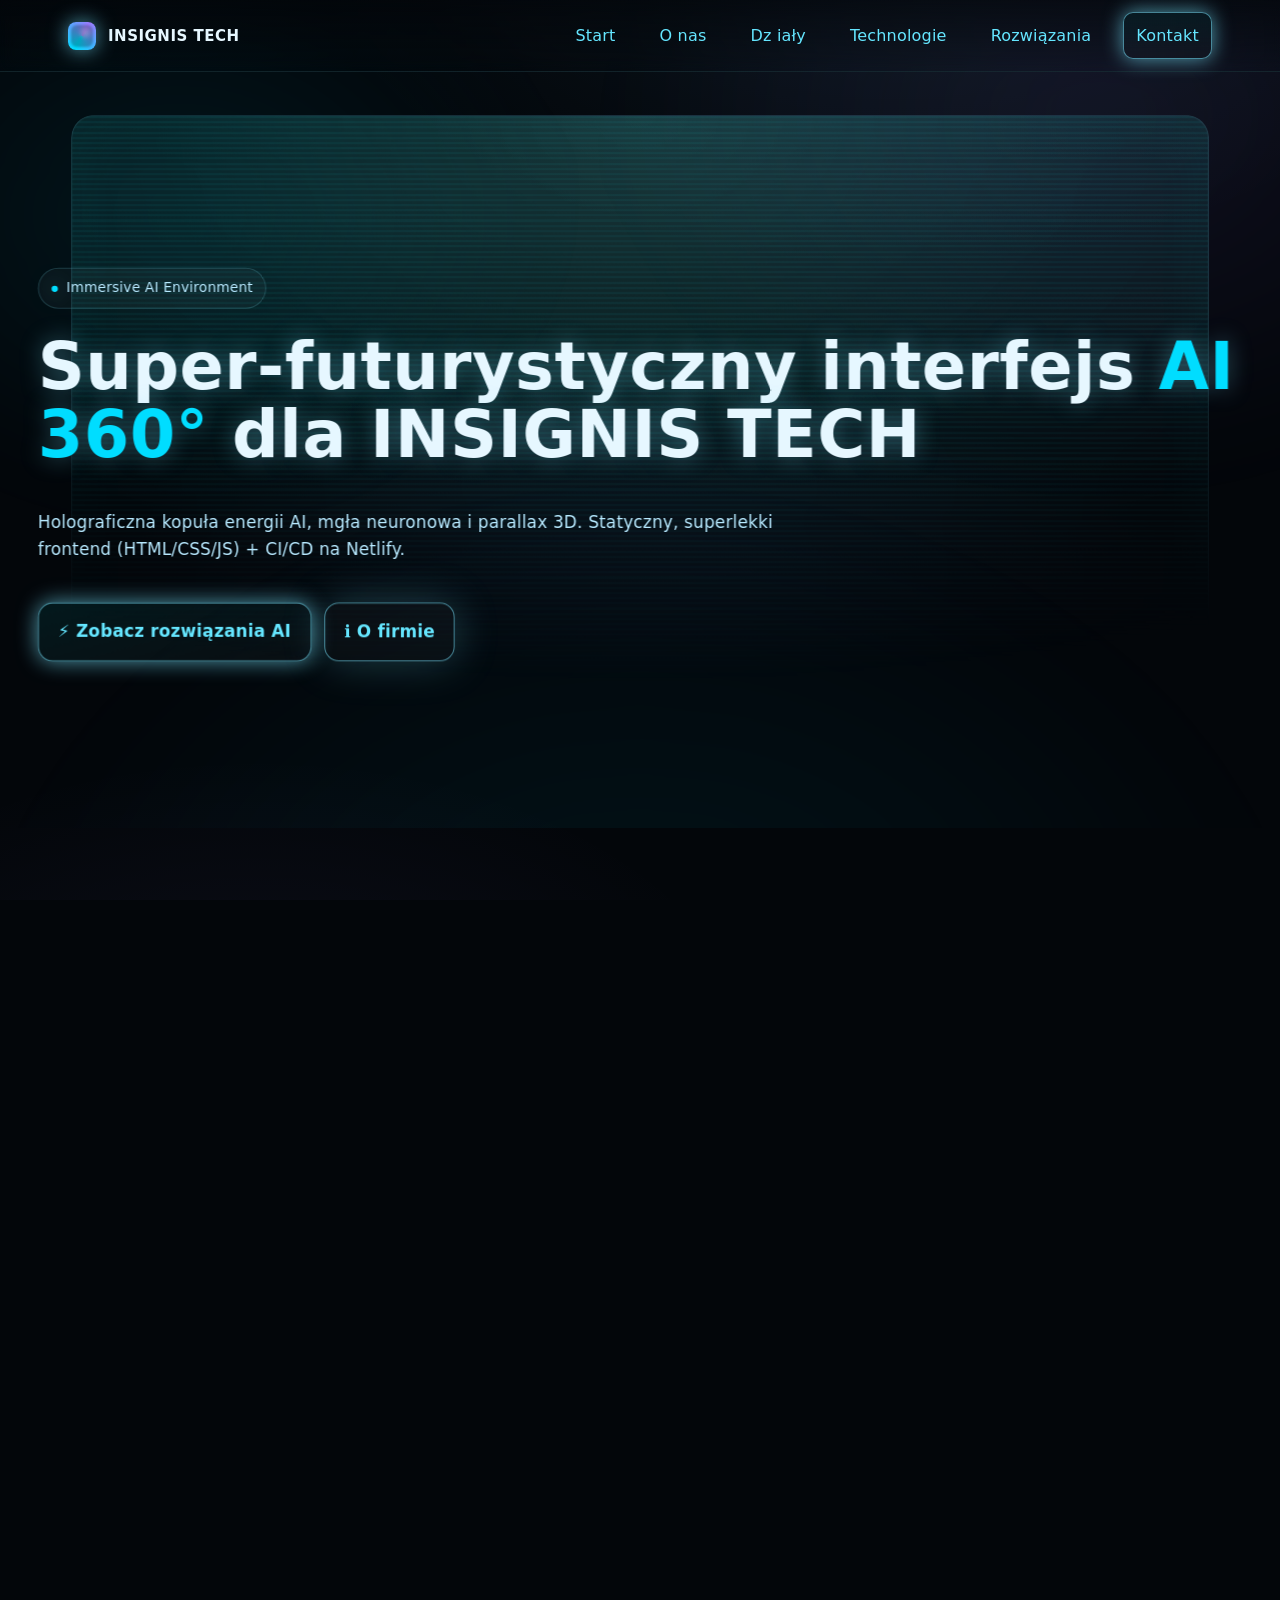
==== index.html @ 1931ecc9 "Add futuristic base layout" ====
<!DOCTYPE html>
<html lang="pl">
<head>
  <meta charset="UTF-8" />
  <meta name="viewport" content="width=device-width, initial-scale=1" />
  <meta name="theme-color" content="#0df" />
  <title>INSIGNIS TECH — Futuristic AI Experience</title>

  <!-- =======================
       FUTURISTIC BASE STYLES
       ======================= -->
  <style>
    :root{
      --bg:#03060a;
      --ink:#e6f7ff;
      --ink-dim:#b7e9ff;
      --aqua:#65e6ff;
      --cyan:#0df;
      --violet:#9a7cff;
      --glass: rgba(255,255,255,0.08);
      --glass-strong: rgba(255,255,255,0.14);
      --border: rgba(120,230,255,0.55);
      --glow: 0 0 20px rgba(120,230,255,0.65);
      --glow-soft: 0 0 40px rgba(120,230,255,0.25);
      --maxw: 1200px;
      --pad: clamp(16px, 2.2vw, 28px);
      --radius: 16px;
      --blur: 24px;
      --z-holo: 10;
      --z-fog: 8;
      --z-ui: 20;
    }

    * { box-sizing:border-box; }
    html, body {
      margin:0; padding:0; height:100%;
      background: radial-gradient(1000px 600px at 70% -10%, rgba(100,200,255,0.09), transparent 60%),
                  radial-gradient(800px 500px at 20% 120%, rgba(160,140,255,0.07), transparent 65%),
                  var(--bg);
      color: var(--ink);
      font: 500 16px/1.6 "Inter", system-ui, Segoe UI, Roboto, Helvetica, Arial, sans-serif;
      letter-spacing: .2px;
      overflow-x:hidden;
    }

    a { color: var(--aqua); text-decoration: none; }
    a:hover { text-decoration: underline; }

    /* ----------------- TOP NAV ----------------- */
    .nav {
      position: fixed; inset: 0 0 auto 0; height: 72px;
      display:flex; align-items:center; justify-content:center;
      z-index: var(--z-ui);
      backdrop-filter: blur(8px);
      background: linear-gradient(to bottom, rgba(3,6,10,0.65), rgba(3,6,10,0.2) 70%, transparent);
      border-bottom: 1px solid rgba(120,230,255,0.12);
    }
    .nav-inner {
      width: 100%; max-width: var(--maxw);
      display:flex; align-items:center; justify-content:space-between;
      padding: 0 var(--pad);
    }
    .brand {
      display:flex; align-items:center; gap:12px;
      font-weight: 700; letter-spacing: .5px;
      text-transform: uppercase;
    }
    .brand-logo {
      width: 28px; height: 28px; border-radius: 8px;
      background: conic-gradient(from 210deg, #0df, #9a7cff, #0df);
      box-shadow: var(--glow);
      position: relative;
      isolation:isolate;
    }
    .brand-logo::after{
      content:""; position: absolute; inset:3px; border-radius:6px;
      background: radial-gradient(60% 60% at 65% 35%, rgba(255,255,255,0.25), transparent 60%),
                  rgba(0,0,0,0.25);
      filter: blur(1px);
    }
    .brand-name {
      font-size: 15px; color: var(--ink);
    }
    .nav-links {
      display:flex; align-items:center; gap: 20px;
    }
    .nav-links a {
      padding: 10px 12px; border-radius: 10px;
      transition: transform .2s ease, box-shadow .2s ease, background .2s ease;
    }
    .nav-links a:hover {
      transform: translateY(-1px);
      box-shadow: var(--glow-soft);
      background: rgba(255,255,255,0.03);
    }
    .cta-small {
      padding:10px 14px;
      border:1px solid var(--border);
      border-radius: 12px;
      box-shadow: var(--glow);
      background: linear-gradient(180deg, rgba(13,255,255,0.06), rgba(255,255,255,0.02));
    }

    /* ------------- MOBILE MENU ------------- */
    .hamburger { display:none; width:34px; height:26px; position:relative; cursor:pointer; }
    .hamburger span,
    .hamburger::before,
    .hamburger::after {
      content:""; display:block; height:2px; width:100%;
      background: var(--cyan);
      box-shadow: 0 0 8px #0df;
      position:absolute; left:0; transition: transform .3s ease, top .3s ease, opacity .3s ease;
    }
    .hamburger span { top:12px; }
    .hamburger::before { top:4px; }
    .hamburger::after { top:20px; }
    .hamburger.active span { opacity:0; }
    .hamburger.active::before { top:12px; transform: rotate(45deg); }
    .hamburger.active::after { top:12px; transform: rotate(-45deg); }

    .drawer {
      position: fixed; top:72px; right:0; bottom:0; width:min(82vw, 360px);
      backdrop-filter: blur(10px);
      background: linear-gradient(180deg, rgba(8,14,20,0.85), rgba(6,10,16,0.75));
      border-left:1px solid rgba(120,230,255,0.18);
      transform: translateX(110%);
      transition: transform .35s ease;
      z-index: var(--z-ui);
      padding: 24px;
      display:flex; flex-direction:column; gap:14px;
    }
    .drawer.open { transform: translateX(0); }
    .drawer a { padding: 12px 10px; border-radius: 10px; background: rgba(255,255,255,0.03); }

    /* ----------------- HERO ----------------- */
    .hero {
      position: relative; min-height: 92vh;
      padding-top: 96px;
      overflow:hidden;
      display:flex; align-items:center; justify-content:center;
      perspective: 1200px; /* parallax stage */
    }
    /* fog */
    .fog {
      position:absolute; inset:-10% -10% -10% -10%;
      z-index: var(--z-fog);
      pointer-events:none;
      background:
        radial-gradient(550px 420px at 20% 30%, rgba(0,221,255,0.08), transparent 70%),
        radial-gradient(700px 520px at 80% 20%, rgba(154,124,255,0.09), transparent 70%),
        radial-gradient(900px 700px at 50% 110%, rgba(0,221,255,0.07), transparent 75%);
      filter: blur(40px);
      animation: fogdrift 26s ease-in-out infinite alternate;
    }
    @keyframes fogdrift {
      0%   { transform: translate3d(-2%, -2%, 0) scale(1); opacity:.85; }
      100% { transform: translate3d(2%, 3%, 0)  scale(1.02); opacity:.95; }
    }

    /* hologram 360 */
    .holo-wrap{
      position:absolute; inset:0;
      display:grid; place-items:center;
      transform-style: preserve-3d;
      z-index: var(--z-holo);
      pointer-events:none;
    }
    .holo-dome{
      width: min(1100px, 90vw); aspect-ratio: 1.9/1; border-radius: 22px;
      background:
        radial-gradient(110% 140% at 50% 0%, rgba(13,255,255,0.10), transparent 65%),
        radial-gradient(90% 100% at 50% 100%, rgba(154,124,255,0.10), transparent 60%),
        linear-gradient(180deg, rgba(255,255,255,0.03), rgba(255,255,255,0.005));
      border: 1px solid rgba(120,230,255,0.22);
      box-shadow: inset 0 0 60px rgba(13,255,255,0.06), 0 10px 80px rgba(13,255,255,0.06);
      filter: drop-shadow(0 0 16px rgba(13,255,255,0.18));
      transform: translateZ(40px) rotateX(0deg) rotateY(0deg);
      transition: transform .12s linear;
      overflow:hidden; position: relative;
      mask-image: radial-gradient(120% 95% at 50% 0%, black 54%, transparent 100%);
    }
    .holo-scan{
      position:absolute; inset:0;
      background:
        repeating-linear-gradient(to bottom, rgba(13,255,255,0.06) 0 2px, transparent 2px 5px),
        radial-gradient(60% 80% at 50% 0%, rgba(255,255,255,0.06), transparent 70%);
      mix-blend-mode: screen;
      animation: scan 3.8s linear infinite;
    }
    @keyframes scan {
      from { transform: translateY(-100%); }
      to   { transform: translateY(100%); }
    }

    /* content */
    .hero-inner {
      width:100%; max-width: var(--maxw);
      position: relative; z-index: var(--z-ui);
      display:grid; gap: 22px; padding: 0 var(--pad);
      transform: translateZ(60px);
    }
    .eyebrow {
      display:inline-flex; gap:8px; align-items:center;
      font-size: 13px; color: var(--ink-dim);
      background: rgba(255,255,255,0.03);
      padding: 8px 12px; border-radius: 999px;
      border:1px solid rgba(120,230,255,0.18);
      width: fit-content;
    }
    .eyebrow .dot { width:6px; height:6px; border-radius:999px; background: var(--cyan); box-shadow: var(--glow); }
    h1.title {
      margin:0;
      font-size: clamp(28px, 5.6vw, 62px);
      line-height: 1.05;
      letter-spacing: .5px;
      text-shadow: 0 0 22px rgba(120,230,255,0.35);
    }
    .subtitle{
      color: var(--ink-dim);
      max-width: 760px;
    }
    .cta-row{ display:flex; gap:12px; flex-wrap:wrap; }
    .btn {
      display:inline-flex; align-items:center; gap:10px;
      padding:14px 18px; border-radius: 14px; font-weight:600;
      border:1px solid var(--border);
      background: linear-gradient(165deg, rgba(13,255,255,0.08), rgba(255,255,255,0.03));
      box-shadow: var(--glow);
      transition: transform .2s ease, box-shadow .2s ease;
      will-change: transform;
    }
    .btn:hover { transform: translateY(-2px); box-shadow: 0 0 30px rgba(120,230,255,0.45); }
    .btn.secondary { background: rgba(255,255,255,0.03); box-shadow: var(--glow-soft); }

    /* ----------------- SECTIONS ----------------- */
    section { position: relative; padding: 80px var(--pad); }
    .container { max-width: var(--maxw); margin: 0 auto; }
    .section-title {
      font-size: clamp(22px, 3.2vw, 34px); margin:0 0 18px 0;
      text-shadow: 0 0 16px rgba(120,230,255,0.25);
    }
    .section-lead { color: var(--ink-dim); margin:0 0 28px 0; }

    /* cards glass */
    .grid {
      display:grid; gap: 18px;
      grid-template-columns: repeat(12, 1fr);
    }
    .card {
      grid-column: span 12;
      background: var(--glass);
      backdrop-filter: blur(var(--blur));
      border: 1px solid rgba(120,230,255,0.18);
      border-radius: var(--radius);
      padding: 18px;
      box-shadow: inset 0 0 40px rgba(255,255,255,0.03), 0 20px 80px rgba(13,255,255,0.06);
      transition: transform .2s ease, box-shadow .2s ease, border-color .2s ease;
    }
    .card:hover{
      transform: translateY(-2px);
      border-color: rgba(120,230,255,0.38);
      box-shadow: 0 10px 60px rgba(13,255,255,0.18);
    }

    /* departments icons */
    .icons-grid{
      display:grid; gap:16px;
      grid-template-columns: repeat(auto-fit, minmax(160px, 1fr));
    }
    .icon-card{
      background: var(--glass); backdrop-filter: blur(20px);
      border:1px solid rgba(120,230,255,0.18);
      border-radius: 14px; padding: 16px;
      display:grid; gap:10px; place-items:center; text-align:center;
      transition: transform .2s ease, box-shadow .2s ease;
    }
    .icon-card:hover{ transform: translateY(-3px); box-shadow: var(--glow-soft); }
    .neon-icon{
      width: 54px; height: 54px; border-radius: 14px;
      background: conic-gradient(from 210deg, var(--cyan), var(--violet), var(--cyan));
      box-shadow: var(--glow);
      position: relative; isolation:isolate;
    }
    .neon-icon::after{
      content:""; position:absolute; inset:5px; border-radius:10px;
      background: radial-gradient(60% 60% at 65% 35%, rgba(255,255,255,0.25), transparent 60%),
                  rgba(0,0,0,0.22);
      filter: blur(0.5px);
    }

    /* solutions grid */
    .solutions{
      display:grid; gap:16px;
      grid-template-columns: repeat(auto-fit, minmax(240px, 1fr));
    }

    /* contact */
    .contact-form{
      display:grid; gap:14px;
      grid-template-columns: 1fr 1fr;
    }
    .contact-form .full { grid-column: 1 / -1; }
    .input, textarea{
      width:100%; padding:12px 14px;
      border-radius: 12px; color: var(--ink);
      background: rgba(255,255,255,0.04);
      border:1px solid rgba(120,230,255,0.22);
      outline: none; box-shadow: inset 0 0 12px rgba(13,255,255,0.06);
      transition: border-color .2s ease, box-shadow .2s ease;
    }
    .input:focus, textarea:focus { border-color: var(--border); box-shadow: 0 0 16px rgba(120,230,255,0.25); }
    textarea{ min-height:120px; resize:vertical; }

    /* footer */
    footer{
      padding: 48px var(--pad);
      border-top:1px solid rgba(120,230,255,0.14);
      color: var(--ink-dim);
      background: linear-gradient(180deg, rgba(255,255,255,0.02), rgba(255,255,255,0.01));
    }
    .foot-inner{ max-width: var(--maxw); margin:0 auto; display:flex; justify-content:space-between; gap:16px; flex-wrap:wrap; }

    /* responsive */
    @media (max-width: 980px){
      .nav-links { display:none; }
      .hamburger { display:block; }
      .contact-form { grid-template-columns: 1fr; }
    }
    @media (min-width: 720px){
      .card.x4 { grid-column: span 6; }
      .card.x3 { grid-column: span 4; }
    }
  </style>
</head>

<body>
  <!-- ================= NAV ================= -->
  <nav class="nav" aria-label="Główna nawigacja">
    <div class="nav-inner">
      <div class="brand">
        <div class="brand-logo" aria-hidden="true"></div>
        <div class="brand-name">INSIGNIS TECH</div>
      </div>
      <div class="nav-links" role="menubar">
        <a role="menuitem" href="#hero">Start</a>
        <a role="menuitem" href="#about">O nas</a>
        <a role="menuitem" href="#departments">Dz iały</a>
        <a role="menuitem" href="#tech">Technologie</a>
        <a role="menuitem" href="#solutions">Rozwiązania</a>
        <a role="menuitem" href="#contact" class="cta-small">Kontakt</a>
      </div>
      <div class="hamburger" id="hamburger" aria-label="Menu mobilne" aria-controls="drawer" aria-expanded="false">
        <span></span>
      </div>
    </div>
    <aside class="drawer" id="drawer" aria-hidden="true">
      <a href="#hero">Start</a>
      <a href="#about">O nas</a>
      <a href="#departments">Działy</a>
      <a href="#tech">Technologie</a>
      <a href="#solutions">Rozwiązania</a>
      <a href="#contact">Kontakt</a>
    </aside>
  </nav>

  <!-- ================= HERO ================= -->
  <header id="hero" class="hero">
    <div class="fog" aria-hidden="true"></div>

    <div class="holo-wrap" aria-hidden="true">
      <div class="holo-dome" id="holoDome">
        <div class="holo-scan"></div>
      </div>
    </div>

    <div class="hero-inner">
      <div class="eyebrow"><span class="dot"></span> Immersive AI Environment</div>
      <h1 class="title">Super‑futurystyczny interfejs <span style="color:var(--cyan)">AI 360°</span> dla INSIGNIS TECH</h1>
      <p class="subtitle">
        Holograficzna kopuła energii AI, mgła neuronowa i parallax 3D.  
        Statyczny, superlekki frontend (HTML/CSS/JS) + CI/CD na Netlify.
      </p>
      <div class="cta-row">
        <a class="btn" href="#solutions" aria-label="Zobacz rozwiązania AI">⚡ Zobacz rozwiązania AI</a>
        <a class="btn secondary" href="#about" aria-label="Poznaj INSIGNIS TECH">ℹ️ O firmie</a>
      </div>
    </div>
  </header>

  <!-- ================= ABOUT ================= -->
  <section id="about">
    <div class="container">
      <h2 class="section-title">O INSIGNIS TECH</h2>
      <p class="section-lead">
        Budujemy **architektury Zero Trust**, **agentów AI**, integracje **Med/Insurance/Tech**, oraz
        hiper‑nowoczesne doświadczenia użytkownika. Nasz stack jest <em>lean</em> i audytowalny — idealny do CI/CD i hostingu statycznego.
      </p>
      <div class="grid">
        <article class="card x3">
          <h3>AI & Agents</h3>
          <p>Projektujemy i wdrażamy agentowe systemy AI do zadań operacyjnych, analitycznych i kreatywnych — zgodnie z RODO/NEN7510.</p>
        </article>
        <article class="card x3">
          <h3>Zero Trust</h3>
          <p>Identyfikacja poprzez Microsoft Entra, PIM, MFA i Device Compliance. Integracje SAML/OIDC, DLP i pełna obserwowalność.</p>
        </article>
        <article class="card x3">
          <h3>Med Integrations</h3>
          <p>MedLink, e‑Vestra, interoperacyjność kliniczna. Stabilne i skalowalne integracje dla środowisk medycznych.</p>
        </article>
        <article class="card x3">
          <h3>Premium UX</h3>
          <p>Glassmorphism + Neon UI + holograficzne akcenty. Performance‑first: bez frameworków, zero zależności.</p>
        </article>
      </div>
    </div>
  </section>

    <!-- ============== DEPARTMENTS ============== -->
  <section id="departments">
    <div class="container">
      <h2 class="section-title">Działy</h2>
      <p class="section-lead">Ikony neonowe z efektem glow — responsywna siatka.</p>
      <div class="icons-grid">
        <div class="icon-card">
          <div class="neon-icon" aria-hidden="true"></div>
          <strong>AI / R&D</strong>
          <small>Agenci AI, modele, orkiestracja</small>
        </div>
        <div class="icon-card">
          <div class="neon-icon" aria-hidden="true"></div>
          <strong>Medical</strong>
          <small>MedLink, EMR/HIS, integracje</small>
        </div>
        <div class="icon-card">
          <div class="neon-icon" aria-hidden="true"></div>
          <strong>Insurance</strong>
          <small>LisCO, SSO Google/Entra</small>
        </div>
        <div class="icon-card">
          <div class="neon-icon" aria-hidden="true"></div>
          <strong>Security</strong>
          <small>Zero Trust, PIM, DLP</small>
        </div>
        <div class="icon-card">
          <div class="neon-icon" aria-hidden="true"></div>
          <strong>Data</strong>
          <small>Lakehouse, ETL, governance</small>
        </div>
        <div class="icon-card">
          <div class="neon-icon" aria-hidden="true"></div>
          <strong>Ops</strong>
          <small>CI/CD, Netlify, observability</small>
        </div>
      </div>
    </div>
  </section>

  <!-- ============== TECHNOLOGIE ============== -->
  <section id="tech">
    <div class="container">
      <h2 class="section-title">Technologie</h2>
      <p class="section-lead">Tkanina neuronowa w tle, highlighty i animowane akcenty.</p>
      <div class="grid">
        <article class="card x4">
          <h3>Agent Fabric</h3>
          <p>Warstwa kompozycji zadań, routing, pamięć operacyjna, narzędzia domenowe i kontrola ryzyka (guardrails).</p>
        </article>
        <article class="card x4">
          <h3>Trust & Identity</h3>
          <p>Microsoft Entra (MFA, PIM, CA), Device Compliance (Intune), SSO do Google Workspace (SAML/OIDC).</p>
        </article>
        <article class="card x4">
          <h3>Frontend Futuristic</h3>
          <p>Glassmorphism + Neon + Hologram 360° + AI Fog. Zero frameworków → pełna kontrola nad wydajnością.</p>
        </article>
      </div>
    </div>
  </section>

  <!-- ============== SOLUTIONS ============== -->
  <section id="solutions">
    <div class="container">
      <h2 class="section-title">Rozwiązania</h2>
      <p class="section-lead">Karty glass z efektem lift-on-hover.</p>
      <div class="solutions">
        <article class="card">
          <h3>AI Agents</h3>
          <p>Automatyzacja procesów, wsparcie analityczne, koordynacja operacji.</p>
        </article>
        <article class="card">
          <h3>MedLink</h3>
          <p>Warstwa B2B (MED), integracje kliniczne, zgodność z normami branżowymi.</p>
        </article>
        <article class="card">
          <h3>LisCO</h3>
          <p>CRM Insurance — integracje SSO, polityki DLP, zgodność RODO.</p>
        </article>
        <article class="card">
          <h3>Clinical Systems</h3>
          <p>e‑Vestra, interoperacyjność, bezpieczeństwo, rejestrowalność zdarzeń.</p>
        </article>
      </div>
    </div>
  </section>

  <!-- ============== CONTACT ============== -->
  <section id="contact">
    <div class="container">
      <h2 class="section-title">Kontakt</h2>
      <p class="section-lead">Skontaktuj się z nami — minimalny, neonowy formularz.</p>
      <form class="contact-form" onsubmit="event.preventDefault(); alert('Dziękujemy! Skontaktujemy się.');">
        <input class="input" type="text" name="name" placeholder="Imię i nazwisko" required />
        <input class="input" type="email" name="email" placeholder="E‑mail" required />
        <textarea class="full" name="msg" placeholder="Wiadomość" required></textarea>
        <button class="btn full" type="submit">Wyślij</button>
      </form>
    </div>
  </section>

  <footer>
    <div class="foot-inner">
      <div>© <span id="year"></span> INSIGNIS TECH — Futuristic AI Experience</div>
      <div><a href="#hero">Do góry ↑</a></div>
    </div>
  </footer>

  <!-- =======================
       INTERACTION SCRIPTS
       ======================= -->
  <script>
    // Year in footer
    document.getElementById('year').textContent = new Date().getFullYear();

    // Mobile drawer
    const hamburger = document.getElementById('hamburger');
    const drawer = document.getElementById('drawer');
    const toggleDrawer = () => {
      const open = drawer.classList.toggle('open');
      hamburger.classList.toggle('active', open);
      hamburger.setAttribute('aria-expanded', open ? 'true' : 'false');
      drawer.setAttribute('aria-hidden', open ? 'false' : 'true');
    };
    hamburger.addEventListener('click', toggleDrawer);
    drawer.querySelectorAll('a').forEach(a => a.addEventListener('click', () => {
      if (drawer.classList.contains('open')) toggleDrawer();
    }));

    // Hologram 360°: mouse move + device orientation
    const dome = document.getElementById('holoDome');
    let rx = 0, ry = 0, targetRx = 0, targetRy = 0;

    const clamp = (v, min, max) => Math.max(min, Math.min(max, v));

    window.addEventListener('mousemove', (e) => {
      const cx = window.innerWidth/2;
      const cy = window.innerHeight/2;
      const dx = (e.clientX - cx) / cx;  // -1..1
      const dy = (e.clientY - cy) / cy;  // -1..1
      targetRy = clamp(dx * 10, -12, 12);
      targetRx = clamp(-dy * 8, -10, 10);
    });

    // motion sensors (mobile)
    window.addEventListener('deviceorientation', (e) => {
      const { beta, gamma } = e; // x,y tilt
      if (beta === null || gamma === null) return;
      // normalize roughly to -10..10
      targetRx = clamp((beta - 45) / 4, -10, 10);
      targetRy = clamp(gamma / 5, -12, 12);
    });

    // animation loop (cheap & smooth)
    const loop = () => {
      rx += (targetRx - rx) * 0.08;
      ry += (targetRy - ry) * 0.08;
      dome.style.transform = `translateZ(40px) rotateX(${rx.toFixed(2)}deg) rotateY(${ry.toFixed(2)}deg)`;
      requestAnimationFrame(loop);
    };
    loop();

    // Subtle fog parallax via scroll
    const fog = document.querySelector('.fog');
    let lastY = window.scrollY;
    window.addEventListener('scroll', () => {
      const dy = window.scrollY - lastY;
      lastY = window.scrollY;
      const m = (window.scrollY / window.innerHeight) * 3; // multiplier
      fog.style.transform = `translate3d(${m}%, ${m * 0.8}%, 0)`;
      fog.style.opacity = String(0.85 + Math.min(0.15, window.scrollY / (window.innerHeight*2)));
    }, { passive: true });

    // Smooth anchor scroll (for nicer UX)
    document.querySelectorAll('a[href^="#"]').forEach(a => {
      a.addEventListener('click', (e) => {
        const id = a.getAttribute('href').slice(1);
        const el = document.getElementById(id);
        if (!el) return;
        e.preventDefault();
        window.scrollTo({ top: el.offsetTop - 64, behavior: 'smooth' });
      });
    });
  </script>
</body>
</html>
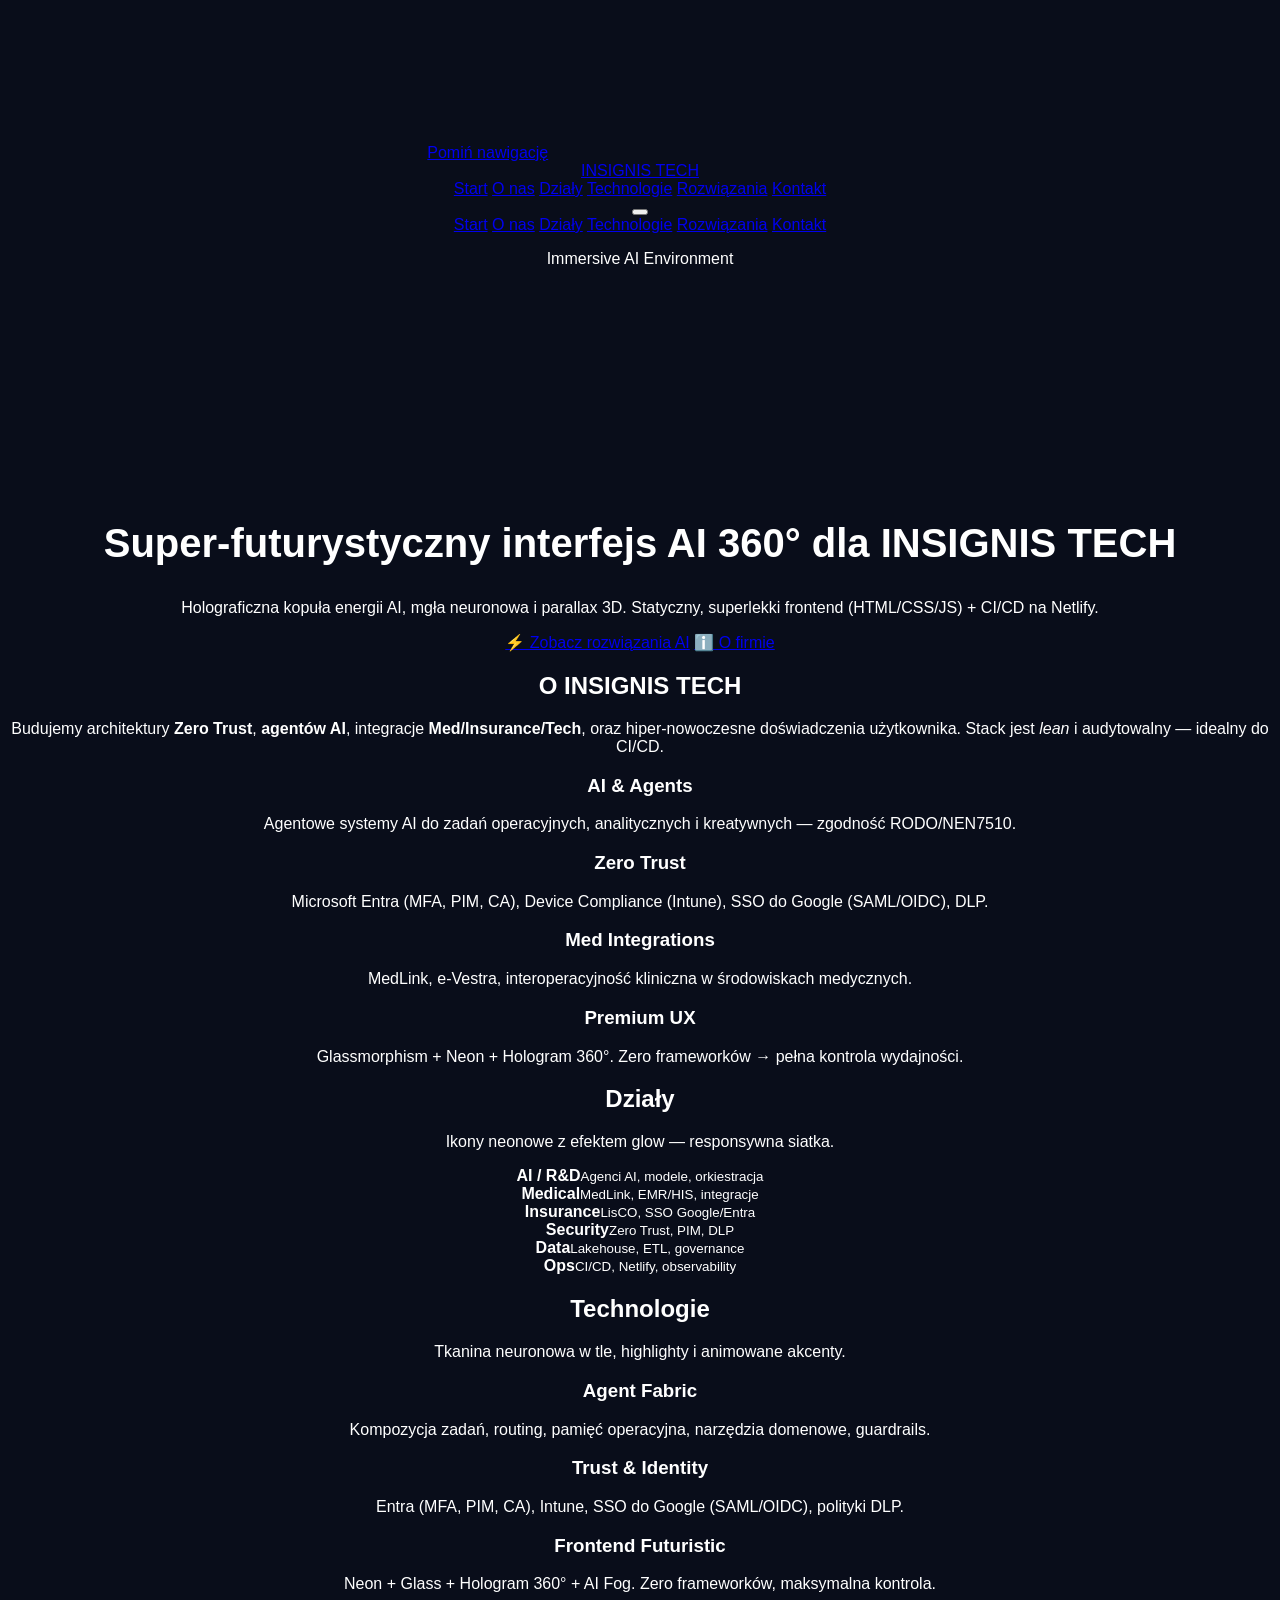
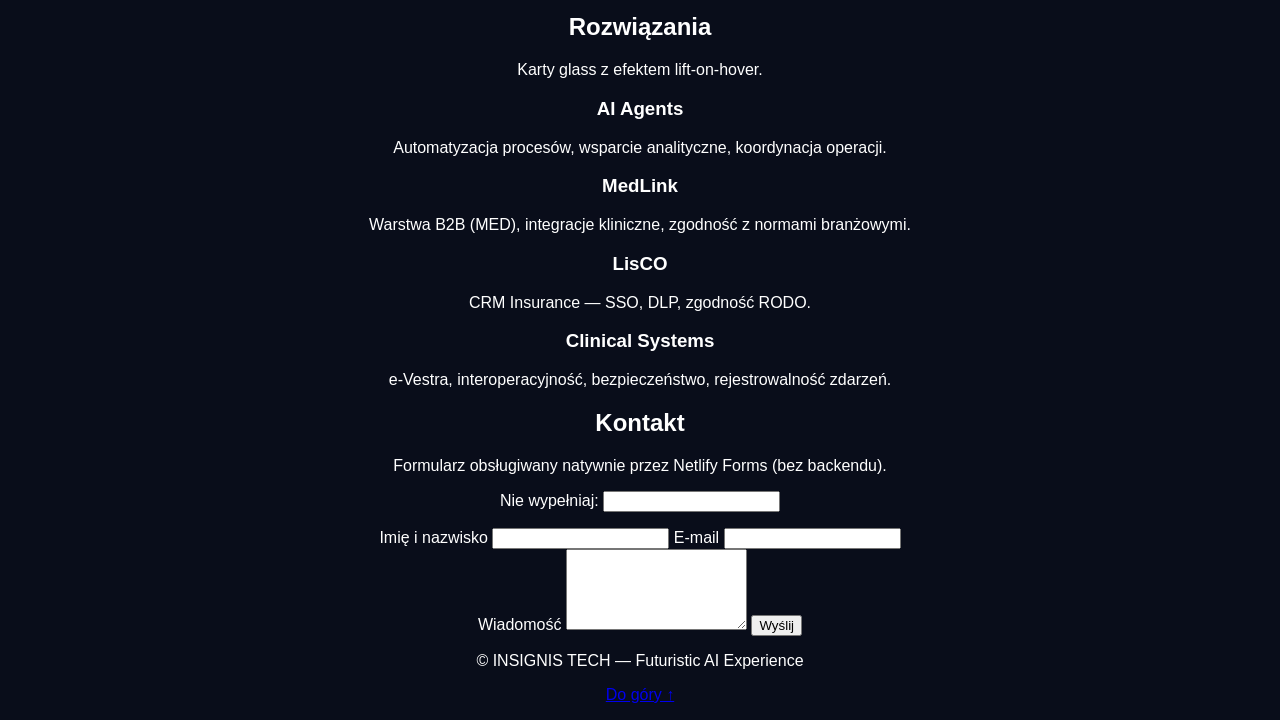
==== commit 8125bc8f: "Add futuristic base layout" ====
--- a/index.html
+++ b/index.html
@@ -1,372 +1,85 @@
 <!DOCTYPE html>
 <html lang="pl">
 <head>
-  <meta charset="UTF-8" />
+  <meta charset="utf-8" />
   <meta name="viewport" content="width=device-width, initial-scale=1" />
+  <title>INSIGNIS TECH — Futuristic AI Experience</title>
+
+  <!-- SEO -->
+  <meta name="description" content="INSIGNIS TECH — immersyjna strona AI 360°, hologramy, neon/glass UI, ultra‑lekki frontend HTML/CSS/JS. Zero Trust, Agenci AI, MedLink, LisCO." />
+  <link rel="canonical" href="https://www.insignis.tech/" />
+
+  <!-- Open Graph / Twitter -->
+  <meta property="og:type" content="website" />
+  <meta property="og:title" content="INSIGNIS TECH — Futuristic AI Experience" />
+  <meta property="og:description" content="Immersive AI 360°, hologramy, neon/glass UI, ultra‑lekki frontend." />
+  <meta property="og:url" content="https://www.insignis.tech/" />
+  <meta property="og:image" content="https://www.insignis.tech/assets/hero/og-cover.jpg" />
+  <meta name="twitter:card" content="summary_large_image" />
+
+  <!-- Theming -->
   <meta name="theme-color" content="#0df" />
-  <title>INSIGNIS TECH — Futuristic AI Experience</title>
-
-  <!-- =======================
-       FUTURISTIC BASE STYLES
-       ======================= -->
-  <style>
-    :root{
-      --bg:#03060a;
-      --ink:#e6f7ff;
-      --ink-dim:#b7e9ff;
-      --aqua:#65e6ff;
-      --cyan:#0df;
-      --violet:#9a7cff;
-      --glass: rgba(255,255,255,0.08);
-      --glass-strong: rgba(255,255,255,0.14);
-      --border: rgba(120,230,255,0.55);
-      --glow: 0 0 20px rgba(120,230,255,0.65);
-      --glow-soft: 0 0 40px rgba(120,230,255,0.25);
-      --maxw: 1200px;
-      --pad: clamp(16px, 2.2vw, 28px);
-      --radius: 16px;
-      --blur: 24px;
-      --z-holo: 10;
-      --z-fog: 8;
-      --z-ui: 20;
-    }
-
-    * { box-sizing:border-box; }
-    html, body {
-      margin:0; padding:0; height:100%;
-      background: radial-gradient(1000px 600px at 70% -10%, rgba(100,200,255,0.09), transparent 60%),
-                  radial-gradient(800px 500px at 20% 120%, rgba(160,140,255,0.07), transparent 65%),
-                  var(--bg);
-      color: var(--ink);
-      font: 500 16px/1.6 "Inter", system-ui, Segoe UI, Roboto, Helvetica, Arial, sans-serif;
-      letter-spacing: .2px;
-      overflow-x:hidden;
-    }
-
-    a { color: var(--aqua); text-decoration: none; }
-    a:hover { text-decoration: underline; }
-
-    /* ----------------- TOP NAV ----------------- */
-    .nav {
-      position: fixed; inset: 0 0 auto 0; height: 72px;
-      display:flex; align-items:center; justify-content:center;
-      z-index: var(--z-ui);
-      backdrop-filter: blur(8px);
-      background: linear-gradient(to bottom, rgba(3,6,10,0.65), rgba(3,6,10,0.2) 70%, transparent);
-      border-bottom: 1px solid rgba(120,230,255,0.12);
-    }
-    .nav-inner {
-      width: 100%; max-width: var(--maxw);
-      display:flex; align-items:center; justify-content:space-between;
-      padding: 0 var(--pad);
-    }
-    .brand {
-      display:flex; align-items:center; gap:12px;
-      font-weight: 700; letter-spacing: .5px;
-      text-transform: uppercase;
-    }
-    .brand-logo {
-      width: 28px; height: 28px; border-radius: 8px;
-      background: conic-gradient(from 210deg, #0df, #9a7cff, #0df);
-      box-shadow: var(--glow);
-      position: relative;
-      isolation:isolate;
-    }
-    .brand-logo::after{
-      content:""; position: absolute; inset:3px; border-radius:6px;
-      background: radial-gradient(60% 60% at 65% 35%, rgba(255,255,255,0.25), transparent 60%),
-                  rgba(0,0,0,0.25);
-      filter: blur(1px);
-    }
-    .brand-name {
-      font-size: 15px; color: var(--ink);
-    }
-    .nav-links {
-      display:flex; align-items:center; gap: 20px;
-    }
-    .nav-links a {
-      padding: 10px 12px; border-radius: 10px;
-      transition: transform .2s ease, box-shadow .2s ease, background .2s ease;
-    }
-    .nav-links a:hover {
-      transform: translateY(-1px);
-      box-shadow: var(--glow-soft);
-      background: rgba(255,255,255,0.03);
-    }
-    .cta-small {
-      padding:10px 14px;
-      border:1px solid var(--border);
-      border-radius: 12px;
-      box-shadow: var(--glow);
-      background: linear-gradient(180deg, rgba(13,255,255,0.06), rgba(255,255,255,0.02));
-    }
-
-    /* ------------- MOBILE MENU ------------- */
-    .hamburger { display:none; width:34px; height:26px; position:relative; cursor:pointer; }
-    .hamburger span,
-    .hamburger::before,
-    .hamburger::after {
-      content:""; display:block; height:2px; width:100%;
-      background: var(--cyan);
-      box-shadow: 0 0 8px #0df;
-      position:absolute; left:0; transition: transform .3s ease, top .3s ease, opacity .3s ease;
-    }
-    .hamburger span { top:12px; }
-    .hamburger::before { top:4px; }
-    .hamburger::after { top:20px; }
-    .hamburger.active span { opacity:0; }
-    .hamburger.active::before { top:12px; transform: rotate(45deg); }
-    .hamburger.active::after { top:12px; transform: rotate(-45deg); }
-
-    .drawer {
-      position: fixed; top:72px; right:0; bottom:0; width:min(82vw, 360px);
-      backdrop-filter: blur(10px);
-      background: linear-gradient(180deg, rgba(8,14,20,0.85), rgba(6,10,16,0.75));
-      border-left:1px solid rgba(120,230,255,0.18);
-      transform: translateX(110%);
-      transition: transform .35s ease;
-      z-index: var(--z-ui);
-      padding: 24px;
-      display:flex; flex-direction:column; gap:14px;
-    }
-    .drawer.open { transform: translateX(0); }
-    .drawer a { padding: 12px 10px; border-radius: 10px; background: rgba(255,255,255,0.03); }
-
-    /* ----------------- HERO ----------------- */
-    .hero {
-      position: relative; min-height: 92vh;
-      padding-top: 96px;
-      overflow:hidden;
-      display:flex; align-items:center; justify-content:center;
-      perspective: 1200px; /* parallax stage */
-    }
-    /* fog */
-    .fog {
-      position:absolute; inset:-10% -10% -10% -10%;
-      z-index: var(--z-fog);
-      pointer-events:none;
-      background:
-        radial-gradient(550px 420px at 20% 30%, rgba(0,221,255,0.08), transparent 70%),
-        radial-gradient(700px 520px at 80% 20%, rgba(154,124,255,0.09), transparent 70%),
-        radial-gradient(900px 700px at 50% 110%, rgba(0,221,255,0.07), transparent 75%);
-      filter: blur(40px);
-      animation: fogdrift 26s ease-in-out infinite alternate;
-    }
-    @keyframes fogdrift {
-      0%   { transform: translate3d(-2%, -2%, 0) scale(1); opacity:.85; }
-      100% { transform: translate3d(2%, 3%, 0)  scale(1.02); opacity:.95; }
-    }
-
-    /* hologram 360 */
-    .holo-wrap{
-      position:absolute; inset:0;
-      display:grid; place-items:center;
-      transform-style: preserve-3d;
-      z-index: var(--z-holo);
-      pointer-events:none;
-    }
-    .holo-dome{
-      width: min(1100px, 90vw); aspect-ratio: 1.9/1; border-radius: 22px;
-      background:
-        radial-gradient(110% 140% at 50% 0%, rgba(13,255,255,0.10), transparent 65%),
-        radial-gradient(90% 100% at 50% 100%, rgba(154,124,255,0.10), transparent 60%),
-        linear-gradient(180deg, rgba(255,255,255,0.03), rgba(255,255,255,0.005));
-      border: 1px solid rgba(120,230,255,0.22);
-      box-shadow: inset 0 0 60px rgba(13,255,255,0.06), 0 10px 80px rgba(13,255,255,0.06);
-      filter: drop-shadow(0 0 16px rgba(13,255,255,0.18));
-      transform: translateZ(40px) rotateX(0deg) rotateY(0deg);
-      transition: transform .12s linear;
-      overflow:hidden; position: relative;
-      mask-image: radial-gradient(120% 95% at 50% 0%, black 54%, transparent 100%);
-    }
-    .holo-scan{
-      position:absolute; inset:0;
-      background:
-        repeating-linear-gradient(to bottom, rgba(13,255,255,0.06) 0 2px, transparent 2px 5px),
-        radial-gradient(60% 80% at 50% 0%, rgba(255,255,255,0.06), transparent 70%);
-      mix-blend-mode: screen;
-      animation: scan 3.8s linear infinite;
-    }
-    @keyframes scan {
-      from { transform: translateY(-100%); }
-      to   { transform: translateY(100%); }
-    }
-
-    /* content */
-    .hero-inner {
-      width:100%; max-width: var(--maxw);
-      position: relative; z-index: var(--z-ui);
-      display:grid; gap: 22px; padding: 0 var(--pad);
-      transform: translateZ(60px);
-    }
-    .eyebrow {
-      display:inline-flex; gap:8px; align-items:center;
-      font-size: 13px; color: var(--ink-dim);
-      background: rgba(255,255,255,0.03);
-      padding: 8px 12px; border-radius: 999px;
-      border:1px solid rgba(120,230,255,0.18);
-      width: fit-content;
-    }
-    .eyebrow .dot { width:6px; height:6px; border-radius:999px; background: var(--cyan); box-shadow: var(--glow); }
-    h1.title {
-      margin:0;
-      font-size: clamp(28px, 5.6vw, 62px);
-      line-height: 1.05;
-      letter-spacing: .5px;
-      text-shadow: 0 0 22px rgba(120,230,255,0.35);
-    }
-    .subtitle{
-      color: var(--ink-dim);
-      max-width: 760px;
-    }
-    .cta-row{ display:flex; gap:12px; flex-wrap:wrap; }
-    .btn {
-      display:inline-flex; align-items:center; gap:10px;
-      padding:14px 18px; border-radius: 14px; font-weight:600;
-      border:1px solid var(--border);
-      background: linear-gradient(165deg, rgba(13,255,255,0.08), rgba(255,255,255,0.03));
-      box-shadow: var(--glow);
-      transition: transform .2s ease, box-shadow .2s ease;
-      will-change: transform;
-    }
-    .btn:hover { transform: translateY(-2px); box-shadow: 0 0 30px rgba(120,230,255,0.45); }
-    .btn.secondary { background: rgba(255,255,255,0.03); box-shadow: var(--glow-soft); }
-
-    /* ----------------- SECTIONS ----------------- */
-    section { position: relative; padding: 80px var(--pad); }
-    .container { max-width: var(--maxw); margin: 0 auto; }
-    .section-title {
-      font-size: clamp(22px, 3.2vw, 34px); margin:0 0 18px 0;
-      text-shadow: 0 0 16px rgba(120,230,255,0.25);
-    }
-    .section-lead { color: var(--ink-dim); margin:0 0 28px 0; }
-
-    /* cards glass */
-    .grid {
-      display:grid; gap: 18px;
-      grid-template-columns: repeat(12, 1fr);
-    }
-    .card {
-      grid-column: span 12;
-      background: var(--glass);
-      backdrop-filter: blur(var(--blur));
-      border: 1px solid rgba(120,230,255,0.18);
-      border-radius: var(--radius);
-      padding: 18px;
-      box-shadow: inset 0 0 40px rgba(255,255,255,0.03), 0 20px 80px rgba(13,255,255,0.06);
-      transition: transform .2s ease, box-shadow .2s ease, border-color .2s ease;
-    }
-    .card:hover{
-      transform: translateY(-2px);
-      border-color: rgba(120,230,255,0.38);
-      box-shadow: 0 10px 60px rgba(13,255,255,0.18);
-    }
-
-    /* departments icons */
-    .icons-grid{
-      display:grid; gap:16px;
-      grid-template-columns: repeat(auto-fit, minmax(160px, 1fr));
-    }
-    .icon-card{
-      background: var(--glass); backdrop-filter: blur(20px);
-      border:1px solid rgba(120,230,255,0.18);
-      border-radius: 14px; padding: 16px;
-      display:grid; gap:10px; place-items:center; text-align:center;
-      transition: transform .2s ease, box-shadow .2s ease;
-    }
-    .icon-card:hover{ transform: translateY(-3px); box-shadow: var(--glow-soft); }
-    .neon-icon{
-      width: 54px; height: 54px; border-radius: 14px;
-      background: conic-gradient(from 210deg, var(--cyan), var(--violet), var(--cyan));
-      box-shadow: var(--glow);
-      position: relative; isolation:isolate;
-    }
-    .neon-icon::after{
-      content:""; position:absolute; inset:5px; border-radius:10px;
-      background: radial-gradient(60% 60% at 65% 35%, rgba(255,255,255,0.25), transparent 60%),
-                  rgba(0,0,0,0.22);
-      filter: blur(0.5px);
-    }
-
-    /* solutions grid */
-    .solutions{
-      display:grid; gap:16px;
-      grid-template-columns: repeat(auto-fit, minmax(240px, 1fr));
-    }
-
-    /* contact */
-    .contact-form{
-      display:grid; gap:14px;
-      grid-template-columns: 1fr 1fr;
-    }
-    .contact-form .full { grid-column: 1 / -1; }
-    .input, textarea{
-      width:100%; padding:12px 14px;
-      border-radius: 12px; color: var(--ink);
-      background: rgba(255,255,255,0.04);
-      border:1px solid rgba(120,230,255,0.22);
-      outline: none; box-shadow: inset 0 0 12px rgba(13,255,255,0.06);
-      transition: border-color .2s ease, box-shadow .2s ease;
-    }
-    .input:focus, textarea:focus { border-color: var(--border); box-shadow: 0 0 16px rgba(120,230,255,0.25); }
-    textarea{ min-height:120px; resize:vertical; }
-
-    /* footer */
-    footer{
-      padding: 48px var(--pad);
-      border-top:1px solid rgba(120,230,255,0.14);
-      color: var(--ink-dim);
-      background: linear-gradient(180deg, rgba(255,255,255,0.02), rgba(255,255,255,0.01));
-    }
-    .foot-inner{ max-width: var(--maxw); margin:0 auto; display:flex; justify-content:space-between; gap:16px; flex-wrap:wrap; }
-
-    /* responsive */
-    @media (max-width: 980px){
-      .nav-links { display:none; }
-      .hamburger { display:block; }
-      .contact-form { grid-template-columns: 1fr; }
-    }
-    @media (min-width: 720px){
-      .card.x4 { grid-column: span 6; }
-      .card.x3 { grid-column: span 4; }
-    }
-  </style>
+
+  <!-- Styles -->
+  <link rel="stylesheet" href="style.css" />
+
+  <!-- JSON-LD strukturalne dane (Organization) -->
+  <script type="application/ld+json">
+  {
+    "@context":"https://schema.org",
+    "@type":"Organization",
+    "name":"INSIGNIS TECH",
+    "url":"https://www.insignis.tech/",
+    "logo":"https://www.insignis.tech/assets/icons/logo-512.png",
+    "sameAs": [
+      "https://www.linkedin.com/company/insignis-tech"
+    ]
+  }
+  </script>
 </head>
-
-<body>
-  <!-- ================= NAV ================= -->
-  <nav class="nav" aria-label="Główna nawigacja">
+<body data-particles="auto">
+  <a class="skip-link" href="#main">Pomiń nawigację</a>
+
+  <!-- GLOBAL PARTICLES (ULTRA) -->
+  <canvas id="particles" class="particles" aria-hidden="true"></canvas>
+
+  <!-- ============== NAV ============== -->
+  <header class="nav" role="banner">
     <div class="nav-inner">
-      <div class="brand">
-        <div class="brand-logo" aria-hidden="true"></div>
-        <div class="brand-name">INSIGNIS TECH</div>
-      </div>
-      <div class="nav-links" role="menubar">
-        <a role="menuitem" href="#hero">Start</a>
-        <a role="menuitem" href="#about">O nas</a>
-        <a role="menuitem" href="#departments">Dz iały</a>
-        <a role="menuitem" href="#tech">Technologie</a>
-        <a role="menuitem" href="#solutions">Rozwiązania</a>
-        <a role="menuitem" href="#contact" class="cta-small">Kontakt</a>
-      </div>
-      <div class="hamburger" id="hamburger" aria-label="Menu mobilne" aria-controls="drawer" aria-expanded="false">
+      <a class="brand" href="#hero">
+        <span class="brand-logo" aria-hidden="true"></span>
+        <span class="brand-name">INSIGNIS TECH</span>
+      </a>
+
+      <nav class="nav-links" aria-label="Główna nawigacja">
+        <a href="#hero">Start</a>
+        <a href="#about">O nas</a>
+        <a href="#departments">Działy</a>
+        <a href="#tech">Technologie</a>
+        <a href="#solutions">Rozwiązania</a>
+        <a class="cta-small" href="#contact">Kontakt</a>
+      </nav>
+
+      <button class="hamburger" id="hamburger" aria-label="Otwórz menu" aria-controls="drawer" aria-expanded="false">
         <span></span>
-      </div>
-    </div>
+      </button>
+    </div>
+
     <aside class="drawer" id="drawer" aria-hidden="true">
-      <a href="#hero">Start</a>
-      <a href="#about">O nas</a>
-      <a href="#departments">Działy</a>
-      <a href="#tech">Technologie</a>
-      <a href="#solutions">Rozwiązania</a>
-      <a href="#contact">Kontakt</a>
+      <nav class="drawer-nav" aria-label="Menu mobilne">
+        <a href="#hero">Start</a>
+        <a href="#about">O nas</a>
+        <a href="#departments">Działy</a>
+        <a href="#tech">Technologie</a>
+        <a href="#solutions">Rozwiązania</a>
+        <a href="#contact">Kontakt</a>
+      </nav>
     </aside>
-  </nav>
-
-  <!-- ================= HERO ================= -->
-  <header id="hero" class="hero">
+  </header>
+
+  <!-- ============== HERO ============== -->
+  <section id="hero" class="hero" aria-labelledby="hero-title">
     <div class="fog" aria-hidden="true"></div>
-
     <div class="holo-wrap" aria-hidden="true">
       <div class="holo-dome" id="holoDome">
         <div class="holo-scan"></div>
@@ -374,232 +87,179 @@
     </div>
 
     <div class="hero-inner">
-      <div class="eyebrow"><span class="dot"></span> Immersive AI Environment</div>
-      <h1 class="title">Super‑futurystyczny interfejs <span style="color:var(--cyan)">AI 360°</span> dla INSIGNIS TECH</h1>
+      <p class="eyebrow"><span class="dot" aria-hidden="true"></span> Immersive AI Environment</p>
+      <h1 id="hero-title" class="title">Super‑futurystyczny interfejs <span class="accent">AI 360°</span> dla INSIGNIS TECH</h1>
       <p class="subtitle">
-        Holograficzna kopuła energii AI, mgła neuronowa i parallax 3D.  
-        Statyczny, superlekki frontend (HTML/CSS/JS) + CI/CD na Netlify.
+        Holograficzna kopuła energii AI, mgła neuronowa i parallax 3D. Statyczny, superlekki frontend (HTML/CSS/JS) + CI/CD na Netlify.
       </p>
       <div class="cta-row">
-        <a class="btn" href="#solutions" aria-label="Zobacz rozwiązania AI">⚡ Zobacz rozwiązania AI</a>
-        <a class="btn secondary" href="#about" aria-label="Poznaj INSIGNIS TECH">ℹ️ O firmie</a>
-      </div>
-    </div>
-  </header>
-
-  <!-- ================= ABOUT ================= -->
-  <section id="about">
-    <div class="container">
-      <h2 class="section-title">O INSIGNIS TECH</h2>
-      <p class="section-lead">
-        Budujemy **architektury Zero Trust**, **agentów AI**, integracje **Med/Insurance/Tech**, oraz
-        hiper‑nowoczesne doświadczenia użytkownika. Nasz stack jest <em>lean</em> i audytowalny — idealny do CI/CD i hostingu statycznego.
-      </p>
-      <div class="grid">
-        <article class="card x3">
-          <h3>AI & Agents</h3>
-          <p>Projektujemy i wdrażamy agentowe systemy AI do zadań operacyjnych, analitycznych i kreatywnych — zgodnie z RODO/NEN7510.</p>
-        </article>
-        <article class="card x3">
-          <h3>Zero Trust</h3>
-          <p>Identyfikacja poprzez Microsoft Entra, PIM, MFA i Device Compliance. Integracje SAML/OIDC, DLP i pełna obserwowalność.</p>
-        </article>
-        <article class="card x3">
-          <h3>Med Integrations</h3>
-          <p>MedLink, e‑Vestra, interoperacyjność kliniczna. Stabilne i skalowalne integracje dla środowisk medycznych.</p>
-        </article>
-        <article class="card x3">
-          <h3>Premium UX</h3>
-          <p>Glassmorphism + Neon UI + holograficzne akcenty. Performance‑first: bez frameworków, zero zależności.</p>
-        </article>
+        <a class="btn" href="#solutions">⚡ Zobacz rozwiązania AI</a>
+        <a class="btn secondary" href="#about">ℹ️ O firmie</a>
       </div>
     </div>
   </section>
 
+  <main id="main">
+    <!-- ============== ABOUT ============== -->
+    <section id="about" class="section">
+      <div class="container">
+        <h2 class="section-title">O INSIGNIS TECH</h2>
+        <p class="section-lead">
+          Budujemy architektury <strong>Zero Trust</strong>, <strong>agentów AI</strong>, integracje <strong>Med/Insurance/Tech</strong>, oraz
+          hiper‑nowoczesne doświadczenia użytkownika. Stack jest <em>lean</em> i audytowalny — idealny do CI/CD.
+        </p>
+        <div class="grid">
+          <article class="card x3">
+            <h3>AI & Agents</h3>
+            <p>Agentowe systemy AI do zadań operacyjnych, analitycznych i kreatywnych — zgodność RODO/NEN7510.</p>
+          </article>
+          <article class="card x3">
+            <h3>Zero Trust</h3>
+            <p>Microsoft Entra (MFA, PIM, CA), Device Compliance (Intune), SSO do Google (SAML/OIDC), DLP.</p>
+          </article>
+          <article class="card x3">
+            <h3>Med Integrations</h3>
+            <p>MedLink, e‑Vestra, interoperacyjność kliniczna w środowiskach medycznych.</p>
+          </article>
+          <article class="card x3">
+            <h3>Premium UX</h3>
+            <p>Glassmorphism + Neon + Hologram 360°. Zero frameworków → pełna kontrola wydajności.</p>
+          </article>
+        </div>
+      </div>
+    </section>
+
     <!-- ============== DEPARTMENTS ============== -->
-  <section id="departments">
-    <div class="container">
-      <h2 class="section-title">Działy</h2>
-      <p class="section-lead">Ikony neonowe z efektem glow — responsywna siatka.</p>
-      <div class="icons-grid">
-        <div class="icon-card">
-          <div class="neon-icon" aria-hidden="true"></div>
-          <strong>AI / R&D</strong>
-          <small>Agenci AI, modele, orkiestracja</small>
-        </div>
-        <div class="icon-card">
-          <div class="neon-icon" aria-hidden="true"></div>
-          <strong>Medical</strong>
-          <small>MedLink, EMR/HIS, integracje</small>
-        </div>
-        <div class="icon-card">
-          <div class="neon-icon" aria-hidden="true"></div>
-          <strong>Insurance</strong>
-          <small>LisCO, SSO Google/Entra</small>
-        </div>
-        <div class="icon-card">
-          <div class="neon-icon" aria-hidden="true"></div>
-          <strong>Security</strong>
-          <small>Zero Trust, PIM, DLP</small>
-        </div>
-        <div class="icon-card">
-          <div class="neon-icon" aria-hidden="true"></div>
-          <strong>Data</strong>
-          <small>Lakehouse, ETL, governance</small>
-        </div>
-        <div class="icon-card">
-          <div class="neon-icon" aria-hidden="true"></div>
-          <strong>Ops</strong>
-          <small>CI/CD, Netlify, observability</small>
-        </div>
-      </div>
-    </div>
-  </section>
-
-  <!-- ============== TECHNOLOGIE ============== -->
-  <section id="tech">
-    <div class="container">
-      <h2 class="section-title">Technologie</h2>
-      <p class="section-lead">Tkanina neuronowa w tle, highlighty i animowane akcenty.</p>
-      <div class="grid">
-        <article class="card x4">
-          <h3>Agent Fabric</h3>
-          <p>Warstwa kompozycji zadań, routing, pamięć operacyjna, narzędzia domenowe i kontrola ryzyka (guardrails).</p>
-        </article>
-        <article class="card x4">
-          <h3>Trust & Identity</h3>
-          <p>Microsoft Entra (MFA, PIM, CA), Device Compliance (Intune), SSO do Google Workspace (SAML/OIDC).</p>
-        </article>
-        <article class="card x4">
-          <h3>Frontend Futuristic</h3>
-          <p>Glassmorphism + Neon + Hologram 360° + AI Fog. Zero frameworków → pełna kontrola nad wydajnością.</p>
-        </article>
-      </div>
-    </div>
-  </section>
-
-  <!-- ============== SOLUTIONS ============== -->
-  <section id="solutions">
-    <div class="container">
-      <h2 class="section-title">Rozwiązania</h2>
-      <p class="section-lead">Karty glass z efektem lift-on-hover.</p>
-      <div class="solutions">
-        <article class="card">
-          <h3>AI Agents</h3>
-          <p>Automatyzacja procesów, wsparcie analityczne, koordynacja operacji.</p>
-        </article>
-        <article class="card">
-          <h3>MedLink</h3>
-          <p>Warstwa B2B (MED), integracje kliniczne, zgodność z normami branżowymi.</p>
-        </article>
-        <article class="card">
-          <h3>LisCO</h3>
-          <p>CRM Insurance — integracje SSO, polityki DLP, zgodność RODO.</p>
-        </article>
-        <article class="card">
-          <h3>Clinical Systems</h3>
-          <p>e‑Vestra, interoperacyjność, bezpieczeństwo, rejestrowalność zdarzeń.</p>
-        </article>
-      </div>
-    </div>
-  </section>
-
-  <!-- ============== CONTACT ============== -->
-  <section id="contact">
-    <div class="container">
-      <h2 class="section-title">Kontakt</h2>
-      <p class="section-lead">Skontaktuj się z nami — minimalny, neonowy formularz.</p>
-      <form class="contact-form" onsubmit="event.preventDefault(); alert('Dziękujemy! Skontaktujemy się.');">
-        <input class="input" type="text" name="name" placeholder="Imię i nazwisko" required />
-        <input class="input" type="email" name="email" placeholder="E‑mail" required />
-        <textarea class="full" name="msg" placeholder="Wiadomość" required></textarea>
-        <button class="btn full" type="submit">Wyślij</button>
-      </form>
-    </div>
-  </section>
-
-  <footer>
+    <section id="departments" class="section">
+      <div class="container">
+        <h2 class="section-title">Działy</h2>
+        <p class="section-lead">Ikony neonowe z efektem glow — responsywna siatka.</p>
+        <div class="icons-grid">
+          <article class="icon-card">
+            <div class="neon-icon" role="img" aria-label="AI / R&D"></div>
+            <strong>AI / R&D</strong><small>Agenci AI, modele, orkiestracja</small>
+          </article>
+          <article class="icon-card">
+            <div class="neon-icon" role="img" aria-label="Medical"></div>
+            <strong>Medical</strong><small>MedLink, EMR/HIS, integracje</small>
+          </article>
+          <article class="icon-card">
+            <div class="neon-icon" role="img" aria-label="Insurance"></div>
+            <strong>Insurance</strong><small>LisCO, SSO Google/Entra</small>
+          </article>
+          <article class="icon-card">
+            <div class="neon-icon" role="img" aria-label="Security"></div>
+            <strong>Security</strong><small>Zero Trust, PIM, DLP</small>
+          </article>
+          <article class="icon-card">
+            <div class="neon-icon" role="img" aria-label="Data"></div>
+            <strong>Data</strong><small>Lakehouse, ETL, governance</small>
+          </article>
+          <article class="icon-card">
+            <div class="neon-icon" role="img" aria-label="Ops"></div>
+            <strong>Ops</strong><small>CI/CD, Netlify, observability</small>
+          </article>
+        </div>
+      </div>
+    </section>
+
+    <!-- ============== TECHNOLOGIE ============== -->
+    <section id="tech" class="section">
+      <div class="container">
+        <h2 class="section-title">Technologie</h2>
+        <p class="section-lead">Tkanina neuronowa w tle, highlighty i animowane akcenty.</p>
+        <div class="grid">
+          <article class="card x4">
+            <h3>Agent Fabric</h3>
+            <p>Kompozycja zadań, routing, pamięć operacyjna, narzędzia domenowe, guardrails.</p>
+          </article>
+          <article class="card x4">
+            <h3>Trust & Identity</h3>
+            <p>Entra (MFA, PIM, CA), Intune, SSO do Google (SAML/OIDC), polityki DLP.</p>
+          </article>
+          <article class="card x4">
+            <h3>Frontend Futuristic</h3>
+            <p>Neon + Glass + Hologram 360° + AI Fog. Zero frameworków, maksymalna kontrola.</p>
+          </article>
+        </div>
+      </div>
+    </section>
+
+    <!-- ============== SOLUTIONS ============== -->
+    <section id="solutions" class="section">
+      <div class="container">
+        <h2 class="section-title">Rozwiązania</h2>
+        <p class="section-lead">Karty glass z efektem lift‑on‑hover.</p>
+        <div class="solutions">
+          <article class="card">
+            <h3>AI Agents</h3>
+            <p>Automatyzacja procesów, wsparcie analityczne, koordynacja operacji.</p>
+          </article>
+          <article class="card">
+            <h3>MedLink</h3>
+            <p>Warstwa B2B (MED), integracje kliniczne, zgodność z normami branżowymi.</p>
+          </article>
+          <article class="card">
+            <h3>LisCO</h3>
+            <p>CRM Insurance — SSO, DLP, zgodność RODO.</p>
+          </article>
+          <article class="card">
+            <h3>Clinical Systems</h3>
+            <p>e‑Vestra, interoperacyjność, bezpieczeństwo, rejestrowalność zdarzeń.</p>
+          </article>
+        </div>
+      </div>
+    </section>
+
+    <!-- ============== CONTACT (Netlify Forms) ============== -->
+    <section id="contact" class="section">
+      <div class="container">
+        <h2 class="section-title">Kontakt</h2>
+        <p class="section-lead">Formularz obsługiwany natywnie przez Netlify Forms (bez backendu).</p>
+
+        <form class="contact-form"
+              name="contact"
+              method="POST"
+              data-netlify="true"
+              netlify-honeypot="bot-field">
+          <input type="hidden" name="form-name" value="contact" />
+          <p class="hidden">
+            <label>Nie wypełniaj: <input name="bot-field" /></label>
+          </p>
+
+          <div class="row">
+            <label class="field">
+              <span>Imię i nazwisko</span>
+              <input class="input" type="text" name="name" required autocomplete="name" />
+            </label>
+            <label class="field">
+              <span>E‑mail</span>
+              <input class="input" type="email" name="email" required autocomplete="email" />
+            </label>
+          </div>
+
+          <label class="field full">
+            <span>Wiadomość</span>
+            <textarea name="message" class="input" required rows="5"></textarea>
+          </label>
+
+          <!-- reCAPTCHA (opcjonalnie włącz w Netlify) -->
+          <!-- <div data-netlify-recaptcha="true"></div> -->
+
+          <button class="btn full" type="submit">Wyślij</button>
+        </form>
+      </div>
+    </section>
+  </main>
+
+  <!-- ============== FOOTER ============== -->
+  <footer class="footer" role="contentinfo">
     <div class="foot-inner">
-      <div>© <span id="year"></span> INSIGNIS TECH — Futuristic AI Experience</div>
-      <div><a href="#hero">Do góry ↑</a></div>
+      <p>© <span id="year"></span> INSIGNIS TECH — Futuristic AI Experience</p>
+      <p><a href="#hero">Do góry ↑</a></p>
     </div>
   </footer>
 
-  <!-- =======================
-       INTERACTION SCRIPTS
-       ======================= -->
-  <script>
-    // Year in footer
-    document.getElementById('year').textContent = new Date().getFullYear();
-
-    // Mobile drawer
-    const hamburger = document.getElementById('hamburger');
-    const drawer = document.getElementById('drawer');
-    const toggleDrawer = () => {
-      const open = drawer.classList.toggle('open');
-      hamburger.classList.toggle('active', open);
-      hamburger.setAttribute('aria-expanded', open ? 'true' : 'false');
-      drawer.setAttribute('aria-hidden', open ? 'false' : 'true');
-    };
-    hamburger.addEventListener('click', toggleDrawer);
-    drawer.querySelectorAll('a').forEach(a => a.addEventListener('click', () => {
-      if (drawer.classList.contains('open')) toggleDrawer();
-    }));
-
-    // Hologram 360°: mouse move + device orientation
-    const dome = document.getElementById('holoDome');
-    let rx = 0, ry = 0, targetRx = 0, targetRy = 0;
-
-    const clamp = (v, min, max) => Math.max(min, Math.min(max, v));
-
-    window.addEventListener('mousemove', (e) => {
-      const cx = window.innerWidth/2;
-      const cy = window.innerHeight/2;
-      const dx = (e.clientX - cx) / cx;  // -1..1
-      const dy = (e.clientY - cy) / cy;  // -1..1
-      targetRy = clamp(dx * 10, -12, 12);
-      targetRx = clamp(-dy * 8, -10, 10);
-    });
-
-    // motion sensors (mobile)
-    window.addEventListener('deviceorientation', (e) => {
-      const { beta, gamma } = e; // x,y tilt
-      if (beta === null || gamma === null) return;
-      // normalize roughly to -10..10
-      targetRx = clamp((beta - 45) / 4, -10, 10);
-      targetRy = clamp(gamma / 5, -12, 12);
-    });
-
-    // animation loop (cheap & smooth)
-    const loop = () => {
-      rx += (targetRx - rx) * 0.08;
-      ry += (targetRy - ry) * 0.08;
-      dome.style.transform = `translateZ(40px) rotateX(${rx.toFixed(2)}deg) rotateY(${ry.toFixed(2)}deg)`;
-      requestAnimationFrame(loop);
-    };
-    loop();
-
-    // Subtle fog parallax via scroll
-    const fog = document.querySelector('.fog');
-    let lastY = window.scrollY;
-    window.addEventListener('scroll', () => {
-      const dy = window.scrollY - lastY;
-      lastY = window.scrollY;
-      const m = (window.scrollY / window.innerHeight) * 3; // multiplier
-      fog.style.transform = `translate3d(${m}%, ${m * 0.8}%, 0)`;
-      fog.style.opacity = String(0.85 + Math.min(0.15, window.scrollY / (window.innerHeight*2)));
-    }, { passive: true });
-
-    // Smooth anchor scroll (for nicer UX)
-    document.querySelectorAll('a[href^="#"]').forEach(a => {
-      a.addEventListener('click', (e) => {
-        const id = a.getAttribute('href').slice(1);
-        const el = document.getElementById(id);
-        if (!el) return;
-        e.preventDefault();
-        window.scrollTo({ top: el.offsetTop - 64, behavior: 'smooth' });
-      });
-    });
-  </script>
+  <script src="script.js" defer></script>
 </body>
 </html>
--- a/style.css
+++ b/style.css
@@ -0,0 +1,2 @@
+body { background:#090d1a; color:white; font-family:Arial; text-align:center; }
+h1 { margin-top:20%; font-size:40px; }
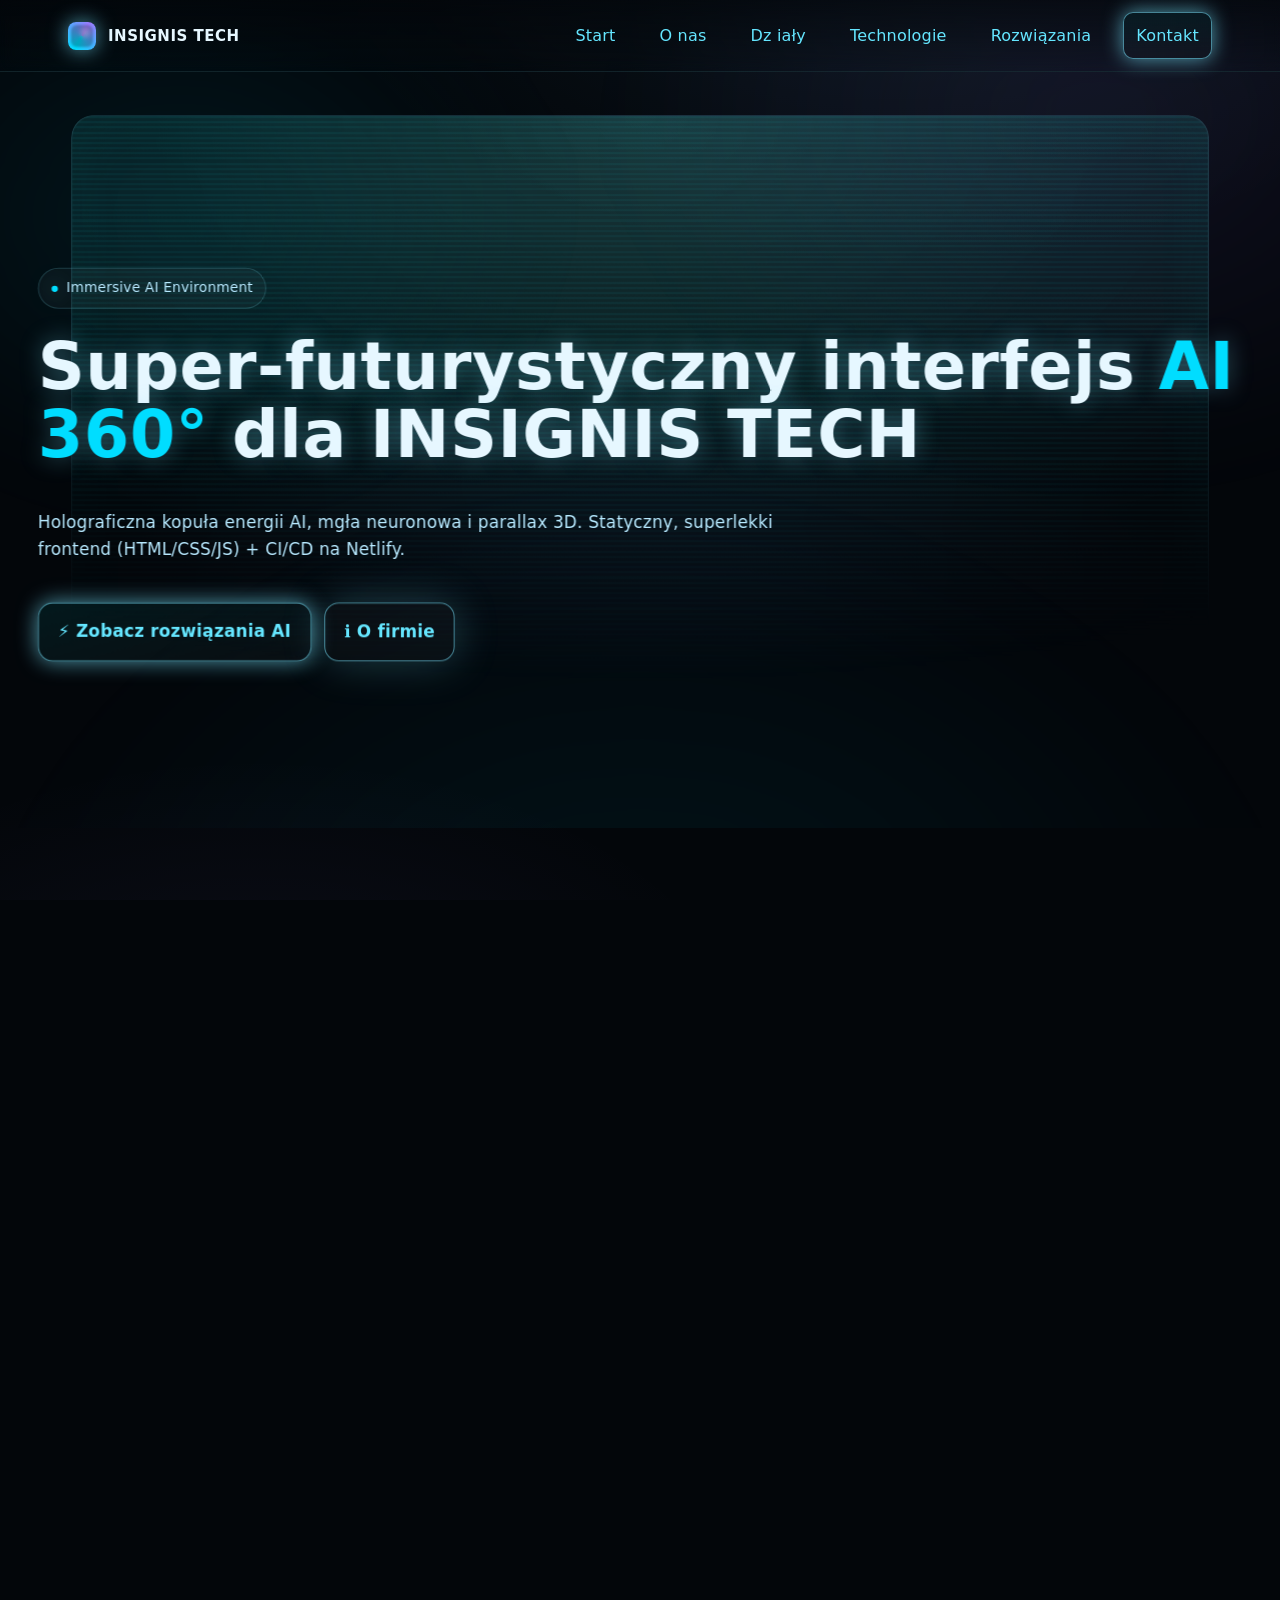
==== commit cfaff7b4: "Add futuristic base layout" ====
--- a/index.html
+++ b/index.html
@@ -1,85 +1,372 @@
 <!DOCTYPE html>
 <html lang="pl">
 <head>
-  <meta charset="utf-8" />
+  <meta charset="UTF-8" />
   <meta name="viewport" content="width=device-width, initial-scale=1" />
+  <meta name="theme-color" content="#0df" />
   <title>INSIGNIS TECH — Futuristic AI Experience</title>
 
-  <!-- SEO -->
-  <meta name="description" content="INSIGNIS TECH — immersyjna strona AI 360°, hologramy, neon/glass UI, ultra‑lekki frontend HTML/CSS/JS. Zero Trust, Agenci AI, MedLink, LisCO." />
-  <link rel="canonical" href="https://www.insignis.tech/" />
-
-  <!-- Open Graph / Twitter -->
-  <meta property="og:type" content="website" />
-  <meta property="og:title" content="INSIGNIS TECH — Futuristic AI Experience" />
-  <meta property="og:description" content="Immersive AI 360°, hologramy, neon/glass UI, ultra‑lekki frontend." />
-  <meta property="og:url" content="https://www.insignis.tech/" />
-  <meta property="og:image" content="https://www.insignis.tech/assets/hero/og-cover.jpg" />
-  <meta name="twitter:card" content="summary_large_image" />
-
-  <!-- Theming -->
-  <meta name="theme-color" content="#0df" />
-
-  <!-- Styles -->
-  <link rel="stylesheet" href="style.css" />
-
-  <!-- JSON-LD strukturalne dane (Organization) -->
-  <script type="application/ld+json">
-  {
-    "@context":"https://schema.org",
-    "@type":"Organization",
-    "name":"INSIGNIS TECH",
-    "url":"https://www.insignis.tech/",
-    "logo":"https://www.insignis.tech/assets/icons/logo-512.png",
-    "sameAs": [
-      "https://www.linkedin.com/company/insignis-tech"
-    ]
-  }
-  </script>
+  <!-- =======================
+       FUTURISTIC BASE STYLES
+       ======================= -->
+  <style>
+    :root{
+      --bg:#03060a;
+      --ink:#e6f7ff;
+      --ink-dim:#b7e9ff;
+      --aqua:#65e6ff;
+      --cyan:#0df;
+      --violet:#9a7cff;
+      --glass: rgba(255,255,255,0.08);
+      --glass-strong: rgba(255,255,255,0.14);
+      --border: rgba(120,230,255,0.55);
+      --glow: 0 0 20px rgba(120,230,255,0.65);
+      --glow-soft: 0 0 40px rgba(120,230,255,0.25);
+      --maxw: 1200px;
+      --pad: clamp(16px, 2.2vw, 28px);
+      --radius: 16px;
+      --blur: 24px;
+      --z-holo: 10;
+      --z-fog: 8;
+      --z-ui: 20;
+    }
+
+    * { box-sizing:border-box; }
+    html, body {
+      margin:0; padding:0; height:100%;
+      background: radial-gradient(1000px 600px at 70% -10%, rgba(100,200,255,0.09), transparent 60%),
+                  radial-gradient(800px 500px at 20% 120%, rgba(160,140,255,0.07), transparent 65%),
+                  var(--bg);
+      color: var(--ink);
+      font: 500 16px/1.6 "Inter", system-ui, Segoe UI, Roboto, Helvetica, Arial, sans-serif;
+      letter-spacing: .2px;
+      overflow-x:hidden;
+    }
+
+    a { color: var(--aqua); text-decoration: none; }
+    a:hover { text-decoration: underline; }
+
+    /* ----------------- TOP NAV ----------------- */
+    .nav {
+      position: fixed; inset: 0 0 auto 0; height: 72px;
+      display:flex; align-items:center; justify-content:center;
+      z-index: var(--z-ui);
+      backdrop-filter: blur(8px);
+      background: linear-gradient(to bottom, rgba(3,6,10,0.65), rgba(3,6,10,0.2) 70%, transparent);
+      border-bottom: 1px solid rgba(120,230,255,0.12);
+    }
+    .nav-inner {
+      width: 100%; max-width: var(--maxw);
+      display:flex; align-items:center; justify-content:space-between;
+      padding: 0 var(--pad);
+    }
+    .brand {
+      display:flex; align-items:center; gap:12px;
+      font-weight: 700; letter-spacing: .5px;
+      text-transform: uppercase;
+    }
+    .brand-logo {
+      width: 28px; height: 28px; border-radius: 8px;
+      background: conic-gradient(from 210deg, #0df, #9a7cff, #0df);
+      box-shadow: var(--glow);
+      position: relative;
+      isolation:isolate;
+    }
+    .brand-logo::after{
+      content:""; position: absolute; inset:3px; border-radius:6px;
+      background: radial-gradient(60% 60% at 65% 35%, rgba(255,255,255,0.25), transparent 60%),
+                  rgba(0,0,0,0.25);
+      filter: blur(1px);
+    }
+    .brand-name {
+      font-size: 15px; color: var(--ink);
+    }
+    .nav-links {
+      display:flex; align-items:center; gap: 20px;
+    }
+    .nav-links a {
+      padding: 10px 12px; border-radius: 10px;
+      transition: transform .2s ease, box-shadow .2s ease, background .2s ease;
+    }
+    .nav-links a:hover {
+      transform: translateY(-1px);
+      box-shadow: var(--glow-soft);
+      background: rgba(255,255,255,0.03);
+    }
+    .cta-small {
+      padding:10px 14px;
+      border:1px solid var(--border);
+      border-radius: 12px;
+      box-shadow: var(--glow);
+      background: linear-gradient(180deg, rgba(13,255,255,0.06), rgba(255,255,255,0.02));
+    }
+
+    /* ------------- MOBILE MENU ------------- */
+    .hamburger { display:none; width:34px; height:26px; position:relative; cursor:pointer; }
+    .hamburger span,
+    .hamburger::before,
+    .hamburger::after {
+      content:""; display:block; height:2px; width:100%;
+      background: var(--cyan);
+      box-shadow: 0 0 8px #0df;
+      position:absolute; left:0; transition: transform .3s ease, top .3s ease, opacity .3s ease;
+    }
+    .hamburger span { top:12px; }
+    .hamburger::before { top:4px; }
+    .hamburger::after { top:20px; }
+    .hamburger.active span { opacity:0; }
+    .hamburger.active::before { top:12px; transform: rotate(45deg); }
+    .hamburger.active::after { top:12px; transform: rotate(-45deg); }
+
+    .drawer {
+      position: fixed; top:72px; right:0; bottom:0; width:min(82vw, 360px);
+      backdrop-filter: blur(10px);
+      background: linear-gradient(180deg, rgba(8,14,20,0.85), rgba(6,10,16,0.75));
+      border-left:1px solid rgba(120,230,255,0.18);
+      transform: translateX(110%);
+      transition: transform .35s ease;
+      z-index: var(--z-ui);
+      padding: 24px;
+      display:flex; flex-direction:column; gap:14px;
+    }
+    .drawer.open { transform: translateX(0); }
+    .drawer a { padding: 12px 10px; border-radius: 10px; background: rgba(255,255,255,0.03); }
+
+    /* ----------------- HERO ----------------- */
+    .hero {
+      position: relative; min-height: 92vh;
+      padding-top: 96px;
+      overflow:hidden;
+      display:flex; align-items:center; justify-content:center;
+      perspective: 1200px; /* parallax stage */
+    }
+    /* fog */
+    .fog {
+      position:absolute; inset:-10% -10% -10% -10%;
+      z-index: var(--z-fog);
+      pointer-events:none;
+      background:
+        radial-gradient(550px 420px at 20% 30%, rgba(0,221,255,0.08), transparent 70%),
+        radial-gradient(700px 520px at 80% 20%, rgba(154,124,255,0.09), transparent 70%),
+        radial-gradient(900px 700px at 50% 110%, rgba(0,221,255,0.07), transparent 75%);
+      filter: blur(40px);
+      animation: fogdrift 26s ease-in-out infinite alternate;
+    }
+    @keyframes fogdrift {
+      0%   { transform: translate3d(-2%, -2%, 0) scale(1); opacity:.85; }
+      100% { transform: translate3d(2%, 3%, 0)  scale(1.02); opacity:.95; }
+    }
+
+    /* hologram 360 */
+    .holo-wrap{
+      position:absolute; inset:0;
+      display:grid; place-items:center;
+      transform-style: preserve-3d;
+      z-index: var(--z-holo);
+      pointer-events:none;
+    }
+    .holo-dome{
+      width: min(1100px, 90vw); aspect-ratio: 1.9/1; border-radius: 22px;
+      background:
+        radial-gradient(110% 140% at 50% 0%, rgba(13,255,255,0.10), transparent 65%),
+        radial-gradient(90% 100% at 50% 100%, rgba(154,124,255,0.10), transparent 60%),
+        linear-gradient(180deg, rgba(255,255,255,0.03), rgba(255,255,255,0.005));
+      border: 1px solid rgba(120,230,255,0.22);
+      box-shadow: inset 0 0 60px rgba(13,255,255,0.06), 0 10px 80px rgba(13,255,255,0.06);
+      filter: drop-shadow(0 0 16px rgba(13,255,255,0.18));
+      transform: translateZ(40px) rotateX(0deg) rotateY(0deg);
+      transition: transform .12s linear;
+      overflow:hidden; position: relative;
+      mask-image: radial-gradient(120% 95% at 50% 0%, black 54%, transparent 100%);
+    }
+    .holo-scan{
+      position:absolute; inset:0;
+      background:
+        repeating-linear-gradient(to bottom, rgba(13,255,255,0.06) 0 2px, transparent 2px 5px),
+        radial-gradient(60% 80% at 50% 0%, rgba(255,255,255,0.06), transparent 70%);
+      mix-blend-mode: screen;
+      animation: scan 3.8s linear infinite;
+    }
+    @keyframes scan {
+      from { transform: translateY(-100%); }
+      to   { transform: translateY(100%); }
+    }
+
+    /* content */
+    .hero-inner {
+      width:100%; max-width: var(--maxw);
+      position: relative; z-index: var(--z-ui);
+      display:grid; gap: 22px; padding: 0 var(--pad);
+      transform: translateZ(60px);
+    }
+    .eyebrow {
+      display:inline-flex; gap:8px; align-items:center;
+      font-size: 13px; color: var(--ink-dim);
+      background: rgba(255,255,255,0.03);
+      padding: 8px 12px; border-radius: 999px;
+      border:1px solid rgba(120,230,255,0.18);
+      width: fit-content;
+    }
+    .eyebrow .dot { width:6px; height:6px; border-radius:999px; background: var(--cyan); box-shadow: var(--glow); }
+    h1.title {
+      margin:0;
+      font-size: clamp(28px, 5.6vw, 62px);
+      line-height: 1.05;
+      letter-spacing: .5px;
+      text-shadow: 0 0 22px rgba(120,230,255,0.35);
+    }
+    .subtitle{
+      color: var(--ink-dim);
+      max-width: 760px;
+    }
+    .cta-row{ display:flex; gap:12px; flex-wrap:wrap; }
+    .btn {
+      display:inline-flex; align-items:center; gap:10px;
+      padding:14px 18px; border-radius: 14px; font-weight:600;
+      border:1px solid var(--border);
+      background: linear-gradient(165deg, rgba(13,255,255,0.08), rgba(255,255,255,0.03));
+      box-shadow: var(--glow);
+      transition: transform .2s ease, box-shadow .2s ease;
+      will-change: transform;
+    }
+    .btn:hover { transform: translateY(-2px); box-shadow: 0 0 30px rgba(120,230,255,0.45); }
+    .btn.secondary { background: rgba(255,255,255,0.03); box-shadow: var(--glow-soft); }
+
+    /* ----------------- SECTIONS ----------------- */
+    section { position: relative; padding: 80px var(--pad); }
+    .container { max-width: var(--maxw); margin: 0 auto; }
+    .section-title {
+      font-size: clamp(22px, 3.2vw, 34px); margin:0 0 18px 0;
+      text-shadow: 0 0 16px rgba(120,230,255,0.25);
+    }
+    .section-lead { color: var(--ink-dim); margin:0 0 28px 0; }
+
+    /* cards glass */
+    .grid {
+      display:grid; gap: 18px;
+      grid-template-columns: repeat(12, 1fr);
+    }
+    .card {
+      grid-column: span 12;
+      background: var(--glass);
+      backdrop-filter: blur(var(--blur));
+      border: 1px solid rgba(120,230,255,0.18);
+      border-radius: var(--radius);
+      padding: 18px;
+      box-shadow: inset 0 0 40px rgba(255,255,255,0.03), 0 20px 80px rgba(13,255,255,0.06);
+      transition: transform .2s ease, box-shadow .2s ease, border-color .2s ease;
+    }
+    .card:hover{
+      transform: translateY(-2px);
+      border-color: rgba(120,230,255,0.38);
+      box-shadow: 0 10px 60px rgba(13,255,255,0.18);
+    }
+
+    /* departments icons */
+    .icons-grid{
+      display:grid; gap:16px;
+      grid-template-columns: repeat(auto-fit, minmax(160px, 1fr));
+    }
+    .icon-card{
+      background: var(--glass); backdrop-filter: blur(20px);
+      border:1px solid rgba(120,230,255,0.18);
+      border-radius: 14px; padding: 16px;
+      display:grid; gap:10px; place-items:center; text-align:center;
+      transition: transform .2s ease, box-shadow .2s ease;
+    }
+    .icon-card:hover{ transform: translateY(-3px); box-shadow: var(--glow-soft); }
+    .neon-icon{
+      width: 54px; height: 54px; border-radius: 14px;
+      background: conic-gradient(from 210deg, var(--cyan), var(--violet), var(--cyan));
+      box-shadow: var(--glow);
+      position: relative; isolation:isolate;
+    }
+    .neon-icon::after{
+      content:""; position:absolute; inset:5px; border-radius:10px;
+      background: radial-gradient(60% 60% at 65% 35%, rgba(255,255,255,0.25), transparent 60%),
+                  rgba(0,0,0,0.22);
+      filter: blur(0.5px);
+    }
+
+    /* solutions grid */
+    .solutions{
+      display:grid; gap:16px;
+      grid-template-columns: repeat(auto-fit, minmax(240px, 1fr));
+    }
+
+    /* contact */
+    .contact-form{
+      display:grid; gap:14px;
+      grid-template-columns: 1fr 1fr;
+    }
+    .contact-form .full { grid-column: 1 / -1; }
+    .input, textarea{
+      width:100%; padding:12px 14px;
+      border-radius: 12px; color: var(--ink);
+      background: rgba(255,255,255,0.04);
+      border:1px solid rgba(120,230,255,0.22);
+      outline: none; box-shadow: inset 0 0 12px rgba(13,255,255,0.06);
+      transition: border-color .2s ease, box-shadow .2s ease;
+    }
+    .input:focus, textarea:focus { border-color: var(--border); box-shadow: 0 0 16px rgba(120,230,255,0.25); }
+    textarea{ min-height:120px; resize:vertical; }
+
+    /* footer */
+    footer{
+      padding: 48px var(--pad);
+      border-top:1px solid rgba(120,230,255,0.14);
+      color: var(--ink-dim);
+      background: linear-gradient(180deg, rgba(255,255,255,0.02), rgba(255,255,255,0.01));
+    }
+    .foot-inner{ max-width: var(--maxw); margin:0 auto; display:flex; justify-content:space-between; gap:16px; flex-wrap:wrap; }
+
+    /* responsive */
+    @media (max-width: 980px){
+      .nav-links { display:none; }
+      .hamburger { display:block; }
+      .contact-form { grid-template-columns: 1fr; }
+    }
+    @media (min-width: 720px){
+      .card.x4 { grid-column: span 6; }
+      .card.x3 { grid-column: span 4; }
+    }
+  </style>
 </head>
-<body data-particles="auto">
-  <a class="skip-link" href="#main">Pomiń nawigację</a>
-
-  <!-- GLOBAL PARTICLES (ULTRA) -->
-  <canvas id="particles" class="particles" aria-hidden="true"></canvas>
-
-  <!-- ============== NAV ============== -->
-  <header class="nav" role="banner">
+
+<body>
+  <!-- ================= NAV ================= -->
+  <nav class="nav" aria-label="Główna nawigacja">
     <div class="nav-inner">
-      <a class="brand" href="#hero">
-        <span class="brand-logo" aria-hidden="true"></span>
-        <span class="brand-name">INSIGNIS TECH</span>
-      </a>
-
-      <nav class="nav-links" aria-label="Główna nawigacja">
-        <a href="#hero">Start</a>
-        <a href="#about">O nas</a>
-        <a href="#departments">Działy</a>
-        <a href="#tech">Technologie</a>
-        <a href="#solutions">Rozwiązania</a>
-        <a class="cta-small" href="#contact">Kontakt</a>
-      </nav>
-
-      <button class="hamburger" id="hamburger" aria-label="Otwórz menu" aria-controls="drawer" aria-expanded="false">
+      <div class="brand">
+        <div class="brand-logo" aria-hidden="true"></div>
+        <div class="brand-name">INSIGNIS TECH</div>
+      </div>
+      <div class="nav-links" role="menubar">
+        <a role="menuitem" href="#hero">Start</a>
+        <a role="menuitem" href="#about">O nas</a>
+        <a role="menuitem" href="#departments">Dz iały</a>
+        <a role="menuitem" href="#tech">Technologie</a>
+        <a role="menuitem" href="#solutions">Rozwiązania</a>
+        <a role="menuitem" href="#contact" class="cta-small">Kontakt</a>
+      </div>
+      <div class="hamburger" id="hamburger" aria-label="Menu mobilne" aria-controls="drawer" aria-expanded="false">
         <span></span>
-      </button>
-    </div>
-
+      </div>
+    </div>
     <aside class="drawer" id="drawer" aria-hidden="true">
-      <nav class="drawer-nav" aria-label="Menu mobilne">
-        <a href="#hero">Start</a>
-        <a href="#about">O nas</a>
-        <a href="#departments">Działy</a>
-        <a href="#tech">Technologie</a>
-        <a href="#solutions">Rozwiązania</a>
-        <a href="#contact">Kontakt</a>
-      </nav>
+      <a href="#hero">Start</a>
+      <a href="#about">O nas</a>
+      <a href="#departments">Działy</a>
+      <a href="#tech">Technologie</a>
+      <a href="#solutions">Rozwiązania</a>
+      <a href="#contact">Kontakt</a>
     </aside>
-  </header>
-
-  <!-- ============== HERO ============== -->
-  <section id="hero" class="hero" aria-labelledby="hero-title">
+  </nav>
+
+  <!-- ================= HERO ================= -->
+  <header id="hero" class="hero">
     <div class="fog" aria-hidden="true"></div>
+
     <div class="holo-wrap" aria-hidden="true">
       <div class="holo-dome" id="holoDome">
         <div class="holo-scan"></div>
@@ -87,179 +374,232 @@
     </div>
 
     <div class="hero-inner">
-      <p class="eyebrow"><span class="dot" aria-hidden="true"></span> Immersive AI Environment</p>
-      <h1 id="hero-title" class="title">Super‑futurystyczny interfejs <span class="accent">AI 360°</span> dla INSIGNIS TECH</h1>
+      <div class="eyebrow"><span class="dot"></span> Immersive AI Environment</div>
+      <h1 class="title">Super‑futurystyczny interfejs <span style="color:var(--cyan)">AI 360°</span> dla INSIGNIS TECH</h1>
       <p class="subtitle">
-        Holograficzna kopuła energii AI, mgła neuronowa i parallax 3D. Statyczny, superlekki frontend (HTML/CSS/JS) + CI/CD na Netlify.
+        Holograficzna kopuła energii AI, mgła neuronowa i parallax 3D.  
+        Statyczny, superlekki frontend (HTML/CSS/JS) + CI/CD na Netlify.
       </p>
       <div class="cta-row">
-        <a class="btn" href="#solutions">⚡ Zobacz rozwiązania AI</a>
-        <a class="btn secondary" href="#about">ℹ️ O firmie</a>
+        <a class="btn" href="#solutions" aria-label="Zobacz rozwiązania AI">⚡ Zobacz rozwiązania AI</a>
+        <a class="btn secondary" href="#about" aria-label="Poznaj INSIGNIS TECH">ℹ️ O firmie</a>
+      </div>
+    </div>
+  </header>
+
+  <!-- ================= ABOUT ================= -->
+  <section id="about">
+    <div class="container">
+      <h2 class="section-title">O INSIGNIS TECH</h2>
+      <p class="section-lead">
+        Budujemy **architektury Zero Trust**, **agentów AI**, integracje **Med/Insurance/Tech**, oraz
+        hiper‑nowoczesne doświadczenia użytkownika. Nasz stack jest <em>lean</em> i audytowalny — idealny do CI/CD i hostingu statycznego.
+      </p>
+      <div class="grid">
+        <article class="card x3">
+          <h3>AI & Agents</h3>
+          <p>Projektujemy i wdrażamy agentowe systemy AI do zadań operacyjnych, analitycznych i kreatywnych — zgodnie z RODO/NEN7510.</p>
+        </article>
+        <article class="card x3">
+          <h3>Zero Trust</h3>
+          <p>Identyfikacja poprzez Microsoft Entra, PIM, MFA i Device Compliance. Integracje SAML/OIDC, DLP i pełna obserwowalność.</p>
+        </article>
+        <article class="card x3">
+          <h3>Med Integrations</h3>
+          <p>MedLink, e‑Vestra, interoperacyjność kliniczna. Stabilne i skalowalne integracje dla środowisk medycznych.</p>
+        </article>
+        <article class="card x3">
+          <h3>Premium UX</h3>
+          <p>Glassmorphism + Neon UI + holograficzne akcenty. Performance‑first: bez frameworków, zero zależności.</p>
+        </article>
       </div>
     </div>
   </section>
 
-  <main id="main">
-    <!-- ============== ABOUT ============== -->
-    <section id="about" class="section">
-      <div class="container">
-        <h2 class="section-title">O INSIGNIS TECH</h2>
-        <p class="section-lead">
-          Budujemy architektury <strong>Zero Trust</strong>, <strong>agentów AI</strong>, integracje <strong>Med/Insurance/Tech</strong>, oraz
-          hiper‑nowoczesne doświadczenia użytkownika. Stack jest <em>lean</em> i audytowalny — idealny do CI/CD.
-        </p>
-        <div class="grid">
-          <article class="card x3">
-            <h3>AI & Agents</h3>
-            <p>Agentowe systemy AI do zadań operacyjnych, analitycznych i kreatywnych — zgodność RODO/NEN7510.</p>
-          </article>
-          <article class="card x3">
-            <h3>Zero Trust</h3>
-            <p>Microsoft Entra (MFA, PIM, CA), Device Compliance (Intune), SSO do Google (SAML/OIDC), DLP.</p>
-          </article>
-          <article class="card x3">
-            <h3>Med Integrations</h3>
-            <p>MedLink, e‑Vestra, interoperacyjność kliniczna w środowiskach medycznych.</p>
-          </article>
-          <article class="card x3">
-            <h3>Premium UX</h3>
-            <p>Glassmorphism + Neon + Hologram 360°. Zero frameworków → pełna kontrola wydajności.</p>
-          </article>
+    <!-- ============== DEPARTMENTS ============== -->
+  <section id="departments">
+    <div class="container">
+      <h2 class="section-title">Działy</h2>
+      <p class="section-lead">Ikony neonowe z efektem glow — responsywna siatka.</p>
+      <div class="icons-grid">
+        <div class="icon-card">
+          <div class="neon-icon" aria-hidden="true"></div>
+          <strong>AI / R&D</strong>
+          <small>Agenci AI, modele, orkiestracja</small>
         </div>
-      </div>
-    </section>
-
-    <!-- ============== DEPARTMENTS ============== -->
-    <section id="departments" class="section">
-      <div class="container">
-        <h2 class="section-title">Działy</h2>
-        <p class="section-lead">Ikony neonowe z efektem glow — responsywna siatka.</p>
-        <div class="icons-grid">
-          <article class="icon-card">
-            <div class="neon-icon" role="img" aria-label="AI / R&D"></div>
-            <strong>AI / R&D</strong><small>Agenci AI, modele, orkiestracja</small>
-          </article>
-          <article class="icon-card">
-            <div class="neon-icon" role="img" aria-label="Medical"></div>
-            <strong>Medical</strong><small>MedLink, EMR/HIS, integracje</small>
-          </article>
-          <article class="icon-card">
-            <div class="neon-icon" role="img" aria-label="Insurance"></div>
-            <strong>Insurance</strong><small>LisCO, SSO Google/Entra</small>
-          </article>
-          <article class="icon-card">
-            <div class="neon-icon" role="img" aria-label="Security"></div>
-            <strong>Security</strong><small>Zero Trust, PIM, DLP</small>
-          </article>
-          <article class="icon-card">
-            <div class="neon-icon" role="img" aria-label="Data"></div>
-            <strong>Data</strong><small>Lakehouse, ETL, governance</small>
-          </article>
-          <article class="icon-card">
-            <div class="neon-icon" role="img" aria-label="Ops"></div>
-            <strong>Ops</strong><small>CI/CD, Netlify, observability</small>
-          </article>
+        <div class="icon-card">
+          <div class="neon-icon" aria-hidden="true"></div>
+          <strong>Medical</strong>
+          <small>MedLink, EMR/HIS, integracje</small>
         </div>
-      </div>
-    </section>
-
-    <!-- ============== TECHNOLOGIE ============== -->
-    <section id="tech" class="section">
-      <div class="container">
-        <h2 class="section-title">Technologie</h2>
-        <p class="section-lead">Tkanina neuronowa w tle, highlighty i animowane akcenty.</p>
-        <div class="grid">
-          <article class="card x4">
-            <h3>Agent Fabric</h3>
-            <p>Kompozycja zadań, routing, pamięć operacyjna, narzędzia domenowe, guardrails.</p>
-          </article>
-          <article class="card x4">
-            <h3>Trust & Identity</h3>
-            <p>Entra (MFA, PIM, CA), Intune, SSO do Google (SAML/OIDC), polityki DLP.</p>
-          </article>
-          <article class="card x4">
-            <h3>Frontend Futuristic</h3>
-            <p>Neon + Glass + Hologram 360° + AI Fog. Zero frameworków, maksymalna kontrola.</p>
-          </article>
+        <div class="icon-card">
+          <div class="neon-icon" aria-hidden="true"></div>
+          <strong>Insurance</strong>
+          <small>LisCO, SSO Google/Entra</small>
         </div>
-      </div>
-    </section>
-
-    <!-- ============== SOLUTIONS ============== -->
-    <section id="solutions" class="section">
-      <div class="container">
-        <h2 class="section-title">Rozwiązania</h2>
-        <p class="section-lead">Karty glass z efektem lift‑on‑hover.</p>
-        <div class="solutions">
-          <article class="card">
-            <h3>AI Agents</h3>
-            <p>Automatyzacja procesów, wsparcie analityczne, koordynacja operacji.</p>
-          </article>
-          <article class="card">
-            <h3>MedLink</h3>
-            <p>Warstwa B2B (MED), integracje kliniczne, zgodność z normami branżowymi.</p>
-          </article>
-          <article class="card">
-            <h3>LisCO</h3>
-            <p>CRM Insurance — SSO, DLP, zgodność RODO.</p>
-          </article>
-          <article class="card">
-            <h3>Clinical Systems</h3>
-            <p>e‑Vestra, interoperacyjność, bezpieczeństwo, rejestrowalność zdarzeń.</p>
-          </article>
+        <div class="icon-card">
+          <div class="neon-icon" aria-hidden="true"></div>
+          <strong>Security</strong>
+          <small>Zero Trust, PIM, DLP</small>
         </div>
-      </div>
-    </section>
-
-    <!-- ============== CONTACT (Netlify Forms) ============== -->
-    <section id="contact" class="section">
-      <div class="container">
-        <h2 class="section-title">Kontakt</h2>
-        <p class="section-lead">Formularz obsługiwany natywnie przez Netlify Forms (bez backendu).</p>
-
-        <form class="contact-form"
-              name="contact"
-              method="POST"
-              data-netlify="true"
-              netlify-honeypot="bot-field">
-          <input type="hidden" name="form-name" value="contact" />
-          <p class="hidden">
-            <label>Nie wypełniaj: <input name="bot-field" /></label>
-          </p>
-
-          <div class="row">
-            <label class="field">
-              <span>Imię i nazwisko</span>
-              <input class="input" type="text" name="name" required autocomplete="name" />
-            </label>
-            <label class="field">
-              <span>E‑mail</span>
-              <input class="input" type="email" name="email" required autocomplete="email" />
-            </label>
-          </div>
-
-          <label class="field full">
-            <span>Wiadomość</span>
-            <textarea name="message" class="input" required rows="5"></textarea>
-          </label>
-
-          <!-- reCAPTCHA (opcjonalnie włącz w Netlify) -->
-          <!-- <div data-netlify-recaptcha="true"></div> -->
-
-          <button class="btn full" type="submit">Wyślij</button>
-        </form>
-      </div>
-    </section>
-  </main>
-
-  <!-- ============== FOOTER ============== -->
-  <footer class="footer" role="contentinfo">
+        <div class="icon-card">
+          <div class="neon-icon" aria-hidden="true"></div>
+          <strong>Data</strong>
+          <small>Lakehouse, ETL, governance</small>
+        </div>
+        <div class="icon-card">
+          <div class="neon-icon" aria-hidden="true"></div>
+          <strong>Ops</strong>
+          <small>CI/CD, Netlify, observability</small>
+        </div>
+      </div>
+    </div>
+  </section>
+
+  <!-- ============== TECHNOLOGIE ============== -->
+  <section id="tech">
+    <div class="container">
+      <h2 class="section-title">Technologie</h2>
+      <p class="section-lead">Tkanina neuronowa w tle, highlighty i animowane akcenty.</p>
+      <div class="grid">
+        <article class="card x4">
+          <h3>Agent Fabric</h3>
+          <p>Warstwa kompozycji zadań, routing, pamięć operacyjna, narzędzia domenowe i kontrola ryzyka (guardrails).</p>
+        </article>
+        <article class="card x4">
+          <h3>Trust & Identity</h3>
+          <p>Microsoft Entra (MFA, PIM, CA), Device Compliance (Intune), SSO do Google Workspace (SAML/OIDC).</p>
+        </article>
+        <article class="card x4">
+          <h3>Frontend Futuristic</h3>
+          <p>Glassmorphism + Neon + Hologram 360° + AI Fog. Zero frameworków → pełna kontrola nad wydajnością.</p>
+        </article>
+      </div>
+    </div>
+  </section>
+
+  <!-- ============== SOLUTIONS ============== -->
+  <section id="solutions">
+    <div class="container">
+      <h2 class="section-title">Rozwiązania</h2>
+      <p class="section-lead">Karty glass z efektem lift-on-hover.</p>
+      <div class="solutions">
+        <article class="card">
+          <h3>AI Agents</h3>
+          <p>Automatyzacja procesów, wsparcie analityczne, koordynacja operacji.</p>
+        </article>
+        <article class="card">
+          <h3>MedLink</h3>
+          <p>Warstwa B2B (MED), integracje kliniczne, zgodność z normami branżowymi.</p>
+        </article>
+        <article class="card">
+          <h3>LisCO</h3>
+          <p>CRM Insurance — integracje SSO, polityki DLP, zgodność RODO.</p>
+        </article>
+        <article class="card">
+          <h3>Clinical Systems</h3>
+          <p>e‑Vestra, interoperacyjność, bezpieczeństwo, rejestrowalność zdarzeń.</p>
+        </article>
+      </div>
+    </div>
+  </section>
+
+  <!-- ============== CONTACT ============== -->
+  <section id="contact">
+    <div class="container">
+      <h2 class="section-title">Kontakt</h2>
+      <p class="section-lead">Skontaktuj się z nami — minimalny, neonowy formularz.</p>
+      <form class="contact-form" onsubmit="event.preventDefault(); alert('Dziękujemy! Skontaktujemy się.');">
+        <input class="input" type="text" name="name" placeholder="Imię i nazwisko" required />
+        <input class="input" type="email" name="email" placeholder="E‑mail" required />
+        <textarea class="full" name="msg" placeholder="Wiadomość" required></textarea>
+        <button class="btn full" type="submit">Wyślij</button>
+      </form>
+    </div>
+  </section>
+
+  <footer>
     <div class="foot-inner">
-      <p>© <span id="year"></span> INSIGNIS TECH — Futuristic AI Experience</p>
-      <p><a href="#hero">Do góry ↑</a></p>
+      <div>© <span id="year"></span> INSIGNIS TECH — Futuristic AI Experience</div>
+      <div><a href="#hero">Do góry ↑</a></div>
     </div>
   </footer>
 
-  <script src="script.js" defer></script>
+  <!-- =======================
+       INTERACTION SCRIPTS
+       ======================= -->
+  <script>
+    // Year in footer
+    document.getElementById('year').textContent = new Date().getFullYear();
+
+    // Mobile drawer
+    const hamburger = document.getElementById('hamburger');
+    const drawer = document.getElementById('drawer');
+    const toggleDrawer = () => {
+      const open = drawer.classList.toggle('open');
+      hamburger.classList.toggle('active', open);
+      hamburger.setAttribute('aria-expanded', open ? 'true' : 'false');
+      drawer.setAttribute('aria-hidden', open ? 'false' : 'true');
+    };
+    hamburger.addEventListener('click', toggleDrawer);
+    drawer.querySelectorAll('a').forEach(a => a.addEventListener('click', () => {
+      if (drawer.classList.contains('open')) toggleDrawer();
+    }));
+
+    // Hologram 360°: mouse move + device orientation
+    const dome = document.getElementById('holoDome');
+    let rx = 0, ry = 0, targetRx = 0, targetRy = 0;
+
+    const clamp = (v, min, max) => Math.max(min, Math.min(max, v));
+
+    window.addEventListener('mousemove', (e) => {
+      const cx = window.innerWidth/2;
+      const cy = window.innerHeight/2;
+      const dx = (e.clientX - cx) / cx;  // -1..1
+      const dy = (e.clientY - cy) / cy;  // -1..1
+      targetRy = clamp(dx * 10, -12, 12);
+      targetRx = clamp(-dy * 8, -10, 10);
+    });
+
+    // motion sensors (mobile)
+    window.addEventListener('deviceorientation', (e) => {
+      const { beta, gamma } = e; // x,y tilt
+      if (beta === null || gamma === null) return;
+      // normalize roughly to -10..10
+      targetRx = clamp((beta - 45) / 4, -10, 10);
+      targetRy = clamp(gamma / 5, -12, 12);
+    });
+
+    // animation loop (cheap & smooth)
+    const loop = () => {
+      rx += (targetRx - rx) * 0.08;
+      ry += (targetRy - ry) * 0.08;
+      dome.style.transform = `translateZ(40px) rotateX(${rx.toFixed(2)}deg) rotateY(${ry.toFixed(2)}deg)`;
+      requestAnimationFrame(loop);
+    };
+    loop();
+
+    // Subtle fog parallax via scroll
+    const fog = document.querySelector('.fog');
+    let lastY = window.scrollY;
+    window.addEventListener('scroll', () => {
+      const dy = window.scrollY - lastY;
+      lastY = window.scrollY;
+      const m = (window.scrollY / window.innerHeight) * 3; // multiplier
+      fog.style.transform = `translate3d(${m}%, ${m * 0.8}%, 0)`;
+      fog.style.opacity = String(0.85 + Math.min(0.15, window.scrollY / (window.innerHeight*2)));
+    }, { passive: true });
+
+    // Smooth anchor scroll (for nicer UX)
+    document.querySelectorAll('a[href^="#"]').forEach(a => {
+      a.addEventListener('click', (e) => {
+        const id = a.getAttribute('href').slice(1);
+        const el = document.getElementById(id);
+        if (!el) return;
+        e.preventDefault();
+        window.scrollTo({ top: el.offsetTop - 64, behavior: 'smooth' });
+      });
+    });
+  </script>
 </body>
 </html>
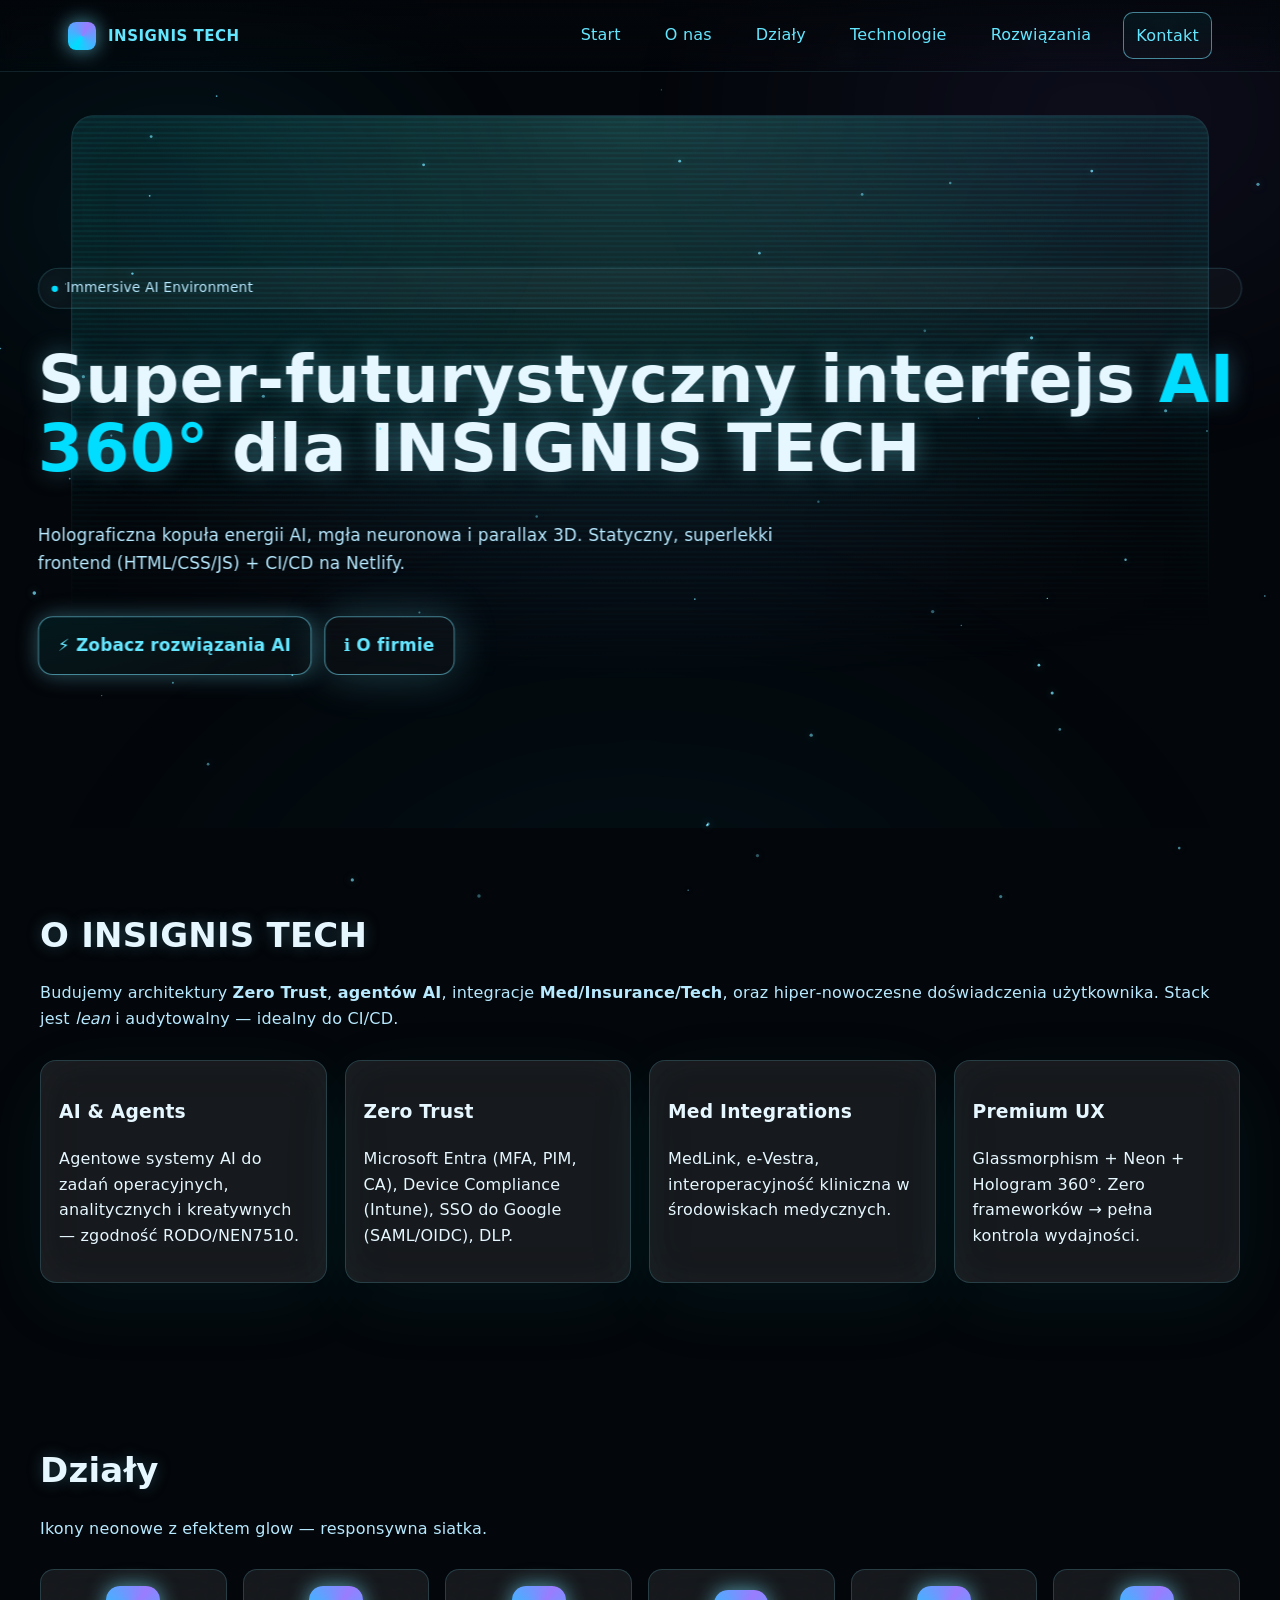
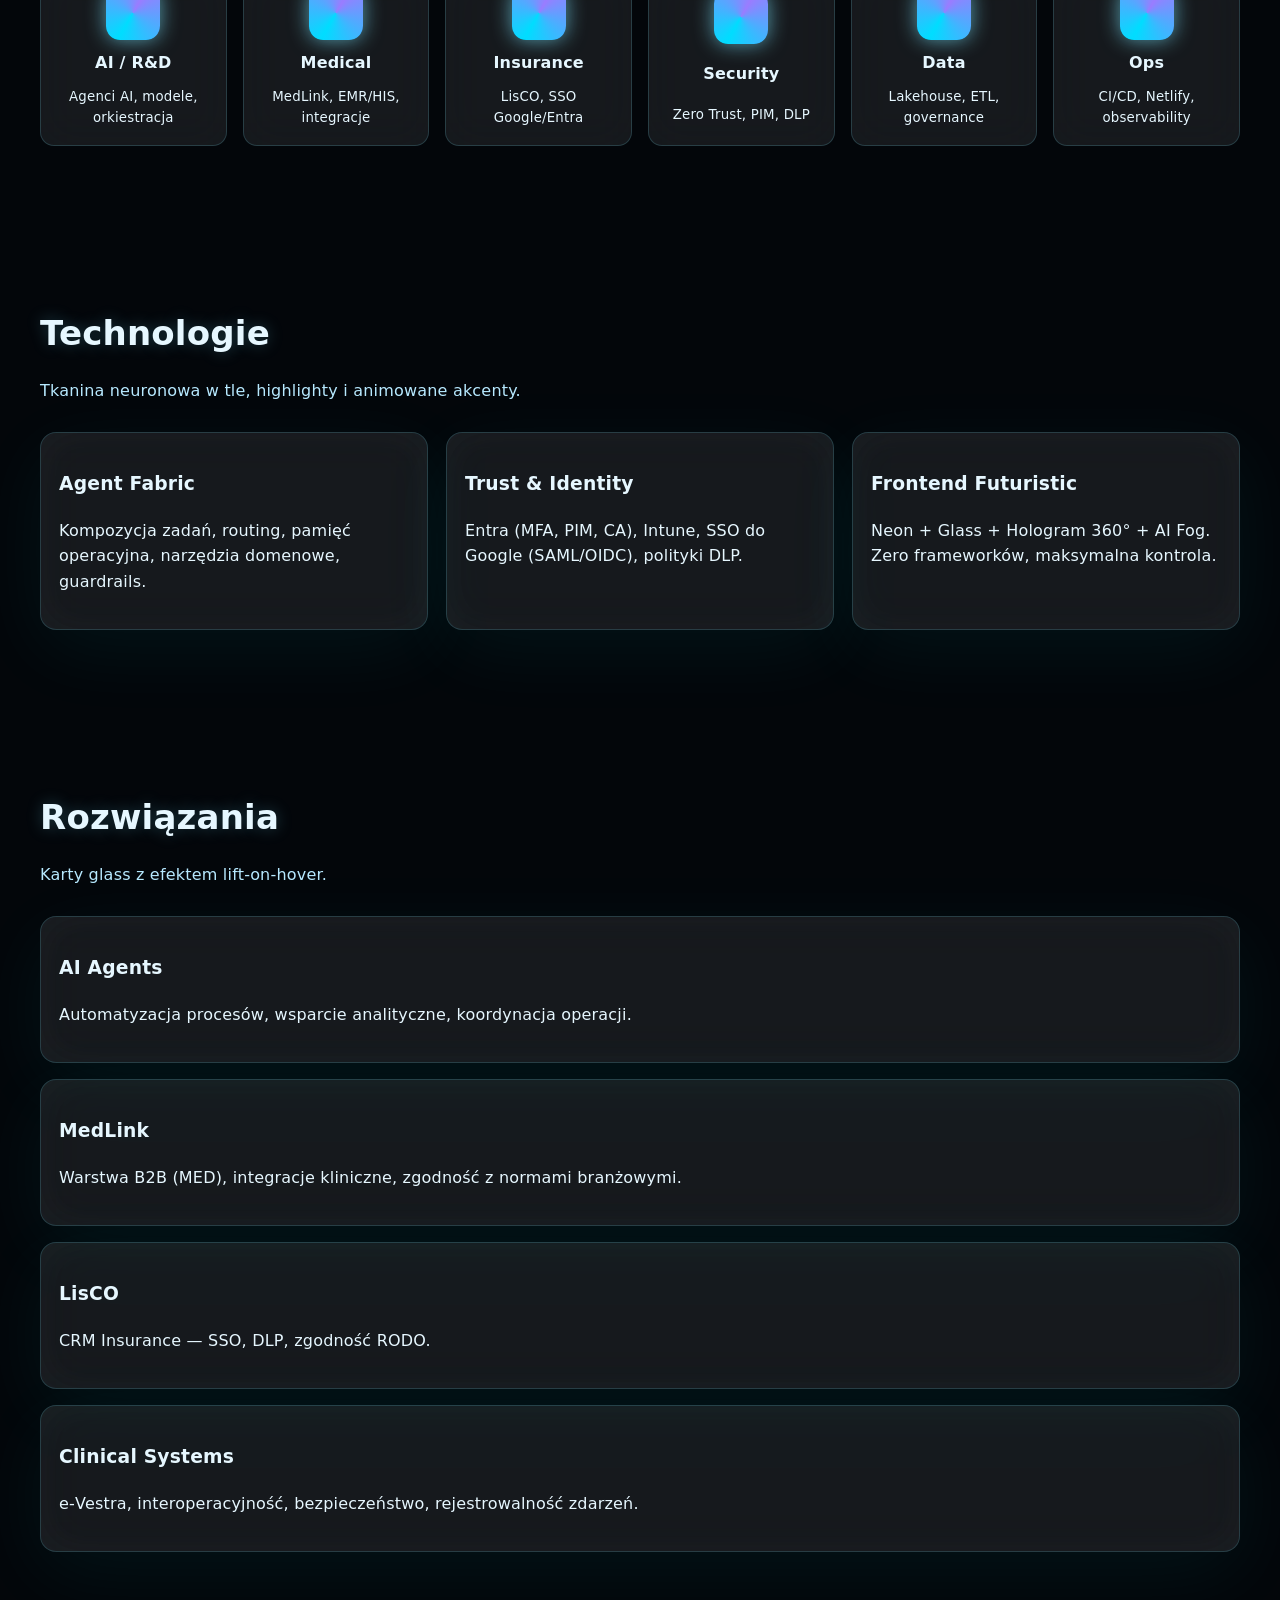
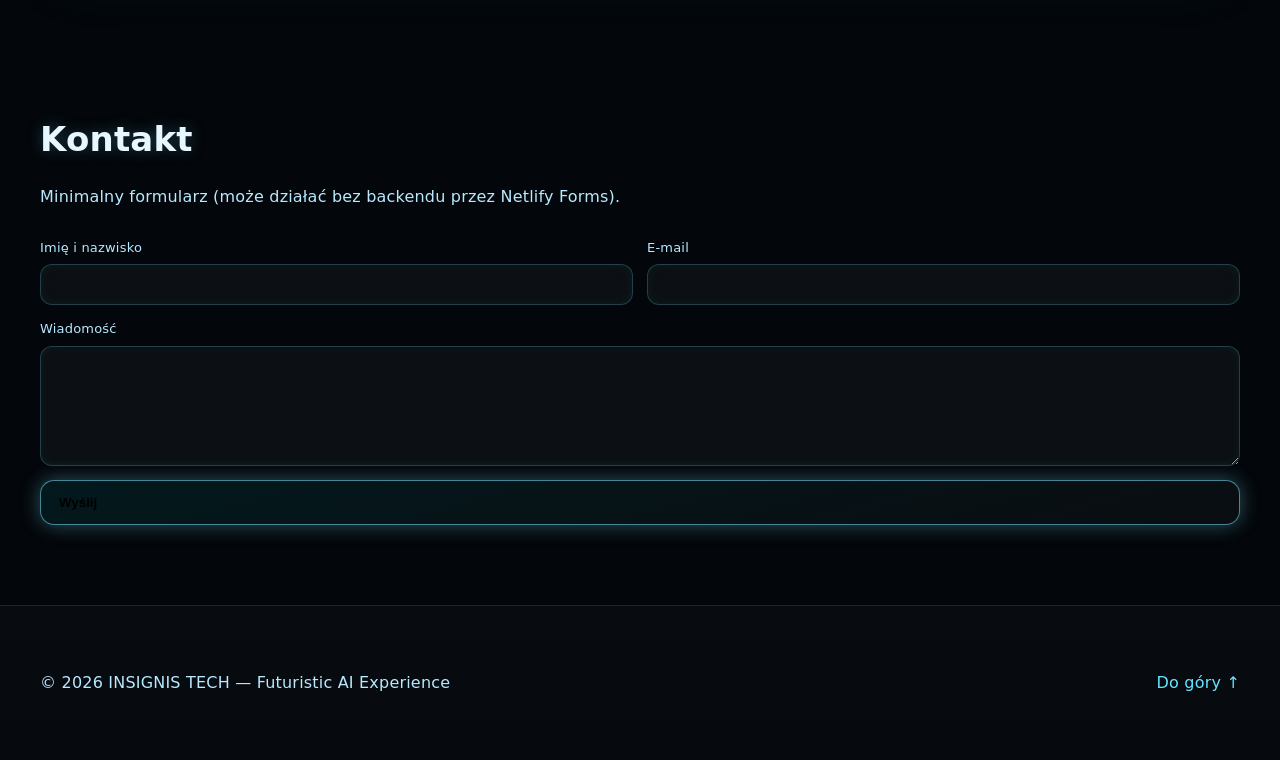
==== commit 647c57a9: "Add futuristic base layout" ====
--- a/index.html
+++ b/index.html
@@ -1,372 +1,258 @@
 <!DOCTYPE html>
 <html lang="pl">
 <head>
-  <meta charset="UTF-8" />
+  <meta charset="utf-8" />
   <meta name="viewport" content="width=device-width, initial-scale=1" />
+  <title>INSIGNIS TECH — Futuristic AI Experience</title>
+  <meta name="description" content="INSIGNIS TECH — immersyjna strona AI 360°, hologramy, neon/glass UI, ultra‑lekki frontend HTML/CSS/JS. Zero Trust, Agenci AI, MedLink, LisCO." />
   <meta name="theme-color" content="#0df" />
-  <title>INSIGNIS TECH — Futuristic AI Experience</title>
-
-  <!-- =======================
-       FUTURISTIC BASE STYLES
-       ======================= -->
+
   <style>
-    :root{
-      --bg:#03060a;
-      --ink:#e6f7ff;
-      --ink-dim:#b7e9ff;
-      --aqua:#65e6ff;
-      --cyan:#0df;
-      --violet:#9a7cff;
-      --glass: rgba(255,255,255,0.08);
-      --glass-strong: rgba(255,255,255,0.14);
-      --border: rgba(120,230,255,0.55);
-      --glow: 0 0 20px rgba(120,230,255,0.65);
-      --glow-soft: 0 0 40px rgba(120,230,255,0.25);
-      --maxw: 1200px;
-      --pad: clamp(16px, 2.2vw, 28px);
-      --radius: 16px;
-      --blur: 24px;
-      --z-holo: 10;
-      --z-fog: 8;
-      --z-ui: 20;
-    }
-
-    * { box-sizing:border-box; }
-    html, body {
-      margin:0; padding:0; height:100%;
-      background: radial-gradient(1000px 600px at 70% -10%, rgba(100,200,255,0.09), transparent 60%),
-                  radial-gradient(800px 500px at 20% 120%, rgba(160,140,255,0.07), transparent 65%),
-                  var(--bg);
-      color: var(--ink);
-      font: 500 16px/1.6 "Inter", system-ui, Segoe UI, Roboto, Helvetica, Arial, sans-serif;
-      letter-spacing: .2px;
+    :root {
+      --bg:#03060a; --ink:#e6f7ff; --ink-dim:#b7e9ff;
+      --aqua:#65e6ff; --cyan:#0df; --violet:#9a7cff;
+      --glass:rgba(255,255,255,0.08);
+      --border:rgba(120,230,255,0.55);
+      --maxw:1200px; --pad:clamp(16px,2.2vw,28px);
+      --radius:16px; --blur:24px;
+      --z-particles:7; --z-fog:8; --z-holo:10; --z-ui:20;
+    }
+
+    *{box-sizing:border-box}
+    html,body{
+      margin:0; padding:0;
+      background:
+        radial-gradient(1000px 600px at 70% -10%, rgba(100,200,255,0.09), transparent 60%),
+        radial-gradient(800px 500px at 20% 120%, rgba(160,140,255,0.07), transparent 65%),
+        var(--bg);
+      color:var(--ink);
+      font:500 16px/1.6 "Inter", system-ui, Segoe UI, Roboto, Helvetica, Arial, sans-serif;
+      letter-spacing:.2px;
       overflow-x:hidden;
-    }
-
-    a { color: var(--aqua); text-decoration: none; }
-    a:hover { text-decoration: underline; }
-
-    /* ----------------- TOP NAV ----------------- */
-    .nav {
-      position: fixed; inset: 0 0 auto 0; height: 72px;
-      display:flex; align-items:center; justify-content:center;
-      z-index: var(--z-ui);
+      scroll-behavior:smooth;
+    }
+    a{color:var(--aqua); text-decoration:none}
+    a:hover{text-decoration:underline}
+
+    .skip-link{
+      position:absolute; left:-9999px; top:auto; width:1px; height:1px; overflow:hidden;
+    }
+    .skip-link:focus{
+      left:16px; top:16px; width:auto; height:auto; padding:8px 12px; z-index:9999;
+      background:#000; color:#fff; border:1px solid var(--aqua); border-radius:8px;
+    }
+
+    /* ULTRA particles canvas */
+    .particles{
+      position:fixed; inset:0; z-index:var(--z-particles);
+      pointer-events:none; display:block;
+    }
+
+    /* NAV */
+    .nav{position:fixed; inset:0 0 auto 0; height:72px; z-index:var(--z-ui);
       backdrop-filter: blur(8px);
-      background: linear-gradient(to bottom, rgba(3,6,10,0.65), rgba(3,6,10,0.2) 70%, transparent);
-      border-bottom: 1px solid rgba(120,230,255,0.12);
-    }
-    .nav-inner {
-      width: 100%; max-width: var(--maxw);
-      display:flex; align-items:center; justify-content:space-between;
-      padding: 0 var(--pad);
-    }
-    .brand {
-      display:flex; align-items:center; gap:12px;
-      font-weight: 700; letter-spacing: .5px;
-      text-transform: uppercase;
-    }
-    .brand-logo {
-      width: 28px; height: 28px; border-radius: 8px;
-      background: conic-gradient(from 210deg, #0df, #9a7cff, #0df);
-      box-shadow: var(--glow);
-      position: relative;
-      isolation:isolate;
-    }
-    .brand-logo::after{
-      content:""; position: absolute; inset:3px; border-radius:6px;
-      background: radial-gradient(60% 60% at 65% 35%, rgba(255,255,255,0.25), transparent 60%),
-                  rgba(0,0,0,0.25);
-      filter: blur(1px);
-    }
-    .brand-name {
-      font-size: 15px; color: var(--ink);
-    }
-    .nav-links {
-      display:flex; align-items:center; gap: 20px;
-    }
-    .nav-links a {
-      padding: 10px 12px; border-radius: 10px;
-      transition: transform .2s ease, box-shadow .2s ease, background .2s ease;
-    }
-    .nav-links a:hover {
-      transform: translateY(-1px);
-      box-shadow: var(--glow-soft);
-      background: rgba(255,255,255,0.03);
-    }
-    .cta-small {
-      padding:10px 14px;
-      border:1px solid var(--border);
-      border-radius: 12px;
-      box-shadow: var(--glow);
-      background: linear-gradient(180deg, rgba(13,255,255,0.06), rgba(255,255,255,0.02));
-    }
-
-    /* ------------- MOBILE MENU ------------- */
-    .hamburger { display:none; width:34px; height:26px; position:relative; cursor:pointer; }
-    .hamburger span,
-    .hamburger::before,
-    .hamburger::after {
-      content:""; display:block; height:2px; width:100%;
-      background: var(--cyan);
-      box-shadow: 0 0 8px #0df;
-      position:absolute; left:0; transition: transform .3s ease, top .3s ease, opacity .3s ease;
-    }
-    .hamburger span { top:12px; }
-    .hamburger::before { top:4px; }
-    .hamburger::after { top:20px; }
-    .hamburger.active span { opacity:0; }
-    .hamburger.active::before { top:12px; transform: rotate(45deg); }
-    .hamburger.active::after { top:12px; transform: rotate(-45deg); }
-
-    .drawer {
-      position: fixed; top:72px; right:0; bottom:0; width:min(82vw, 360px);
+      background:linear-gradient(to bottom, rgba(3,6,10,0.65), rgba(3,6,10,0.2) 70%, transparent);
+      border-bottom:1px solid rgba(120,230,255,0.12);
+    }
+    .nav-inner{max-width:var(--maxw); margin:0 auto; padding:0 var(--pad);
+      height:100%; display:flex; align-items:center; justify-content:space-between}
+    .brand{display:flex; gap:12px; align-items:center; text-transform:uppercase; letter-spacing:.5px; font-weight:700}
+    .brand-logo{width:28px; height:28px; border-radius:8px;
+      background:conic-gradient(from 210deg, var(--cyan), var(--violet), var(--cyan));
+      box-shadow:0 0 20px rgba(120,230,255,0.65)
+    }
+    .brand-name{font-size:15px}
+    .nav-links{display:flex; gap:20px}
+    .nav-links a{padding:10px 12px; border-radius:10px; transition:transform .2s ease, box-shadow .2s ease, background .2s ease}
+    .nav-links a:hover{transform:translateY(-1px); box-shadow:0 0 40px rgba(120,230,255,0.25); background:rgba(255,255,255,0.03)}
+    .cta-small{padding:10px 14px; border:1px solid var(--border); border-radius:12px; background:linear-gradient(180deg, rgba(13,255,255,0.06), rgba(255,255,255,0.02))}
+
+    .hamburger{display:none; width:34px; height:26px; position:relative; cursor:pointer; background:none; border:none}
+    .hamburger span, .hamburger::before, .hamburger::after{
+      content:""; display:block; height:2px; width:100%; background:var(--cyan); box-shadow:0 0 8px #0df;
+      position:absolute; left:0; transition:transform .3s ease, top .3s ease, opacity .3s ease
+    }
+    .hamburger span{top:12px}
+    .hamburger::before{top:4px}
+    .hamburger::after{top:20px}
+    .hamburger.active span{opacity:0}
+    .hamburger.active::before{top:12px; transform:rotate(45deg)}
+    .hamburger.active::after{top:12px; transform:rotate(-45deg)}
+
+    .drawer{
+      position:fixed; top:72px; right:0; bottom:0; width:min(82vw,360px);
       backdrop-filter: blur(10px);
-      background: linear-gradient(180deg, rgba(8,14,20,0.85), rgba(6,10,16,0.75));
+      background:linear-gradient(180deg, rgba(8,14,20,0.85), rgba(6,10,16,0.75));
       border-left:1px solid rgba(120,230,255,0.18);
-      transform: translateX(110%);
-      transition: transform .35s ease;
-      z-index: var(--z-ui);
-      padding: 24px;
-      display:flex; flex-direction:column; gap:14px;
-    }
-    .drawer.open { transform: translateX(0); }
-    .drawer a { padding: 12px 10px; border-radius: 10px; background: rgba(255,255,255,0.03); }
-
-    /* ----------------- HERO ----------------- */
-    .hero {
-      position: relative; min-height: 92vh;
-      padding-top: 96px;
-      overflow:hidden;
-      display:flex; align-items:center; justify-content:center;
-      perspective: 1200px; /* parallax stage */
-    }
-    /* fog */
-    .fog {
-      position:absolute; inset:-10% -10% -10% -10%;
-      z-index: var(--z-fog);
-      pointer-events:none;
+      transform:translateX(110%); transition:transform .35s ease; z-index:var(--z-ui);
+      padding:24px; display:flex
+    }
+    .drawer.open{transform:translateX(0)}
+    .drawer-nav{display:flex; flex-direction:column; gap:14px; width:100%}
+    .drawer-nav a{padding:12px 10px; border-radius:10px; background:rgba(255,255,255,0.03)}
+
+    /* HERO */
+    .hero{position:relative; min-height:92vh; padding-top:96px; overflow:hidden; display:flex; align-items:center; justify-content:center; perspective:1200px}
+    .fog{position:absolute; inset:-10%; pointer-events:none; z-index:var(--z-fog);
       background:
         radial-gradient(550px 420px at 20% 30%, rgba(0,221,255,0.08), transparent 70%),
         radial-gradient(700px 520px at 80% 20%, rgba(154,124,255,0.09), transparent 70%),
         radial-gradient(900px 700px at 50% 110%, rgba(0,221,255,0.07), transparent 75%);
-      filter: blur(40px);
-      animation: fogdrift 26s ease-in-out infinite alternate;
-    }
-    @keyframes fogdrift {
-      0%   { transform: translate3d(-2%, -2%, 0) scale(1); opacity:.85; }
-      100% { transform: translate3d(2%, 3%, 0)  scale(1.02); opacity:.95; }
-    }
-
-    /* hologram 360 */
-    .holo-wrap{
-      position:absolute; inset:0;
-      display:grid; place-items:center;
-      transform-style: preserve-3d;
-      z-index: var(--z-holo);
-      pointer-events:none;
-    }
+      filter: blur(40px); animation:fogdrift 26s ease-in-out infinite alternate
+    }
+    @keyframes fogdrift{
+      0%{transform:translate3d(-2%,-2%,0) scale(1); opacity:.85}
+      100%{transform:translate3d(2%,3%,0) scale(1.02); opacity:.95}
+    }
+    .holo-wrap{position:absolute; inset:0; display:grid; place-items:center; transform-style:preserve-3d; z-index:var(--z-holo); pointer-events:none}
     .holo-dome{
-      width: min(1100px, 90vw); aspect-ratio: 1.9/1; border-radius: 22px;
+      width:min(1100px,90vw); aspect-ratio:1.9/1; border-radius:22px;
       background:
         radial-gradient(110% 140% at 50% 0%, rgba(13,255,255,0.10), transparent 65%),
         radial-gradient(90% 100% at 50% 100%, rgba(154,124,255,0.10), transparent 60%),
         linear-gradient(180deg, rgba(255,255,255,0.03), rgba(255,255,255,0.005));
-      border: 1px solid rgba(120,230,255,0.22);
-      box-shadow: inset 0 0 60px rgba(13,255,255,0.06), 0 10px 80px rgba(13,255,255,0.06);
+      border:1px solid rgba(120,230,255,0.22);
+      box-shadow:inset 0 0 60px rgba(13,255,255,0.06), 0 10px 80px rgba(13,255,255,0.06);
       filter: drop-shadow(0 0 16px rgba(13,255,255,0.18));
-      transform: translateZ(40px) rotateX(0deg) rotateY(0deg);
-      transition: transform .12s linear;
-      overflow:hidden; position: relative;
+      transform:translateZ(40px) rotateX(0) rotateY(0); transition:transform .12s linear;
+      overflow:hidden; position:relative;
       mask-image: radial-gradient(120% 95% at 50% 0%, black 54%, transparent 100%);
     }
-    .holo-scan{
-      position:absolute; inset:0;
+    .holo-scan{position:absolute; inset:0;
       background:
         repeating-linear-gradient(to bottom, rgba(13,255,255,0.06) 0 2px, transparent 2px 5px),
         radial-gradient(60% 80% at 50% 0%, rgba(255,255,255,0.06), transparent 70%);
-      mix-blend-mode: screen;
-      animation: scan 3.8s linear infinite;
-    }
-    @keyframes scan {
-      from { transform: translateY(-100%); }
-      to   { transform: translateY(100%); }
-    }
-
-    /* content */
-    .hero-inner {
-      width:100%; max-width: var(--maxw);
-      position: relative; z-index: var(--z-ui);
-      display:grid; gap: 22px; padding: 0 var(--pad);
-      transform: translateZ(60px);
-    }
-    .eyebrow {
-      display:inline-flex; gap:8px; align-items:center;
-      font-size: 13px; color: var(--ink-dim);
-      background: rgba(255,255,255,0.03);
-      padding: 8px 12px; border-radius: 999px;
-      border:1px solid rgba(120,230,255,0.18);
-      width: fit-content;
-    }
-    .eyebrow .dot { width:6px; height:6px; border-radius:999px; background: var(--cyan); box-shadow: var(--glow); }
-    h1.title {
-      margin:0;
-      font-size: clamp(28px, 5.6vw, 62px);
-      line-height: 1.05;
-      letter-spacing: .5px;
-      text-shadow: 0 0 22px rgba(120,230,255,0.35);
-    }
-    .subtitle{
-      color: var(--ink-dim);
-      max-width: 760px;
-    }
-    .cta-row{ display:flex; gap:12px; flex-wrap:wrap; }
-    .btn {
-      display:inline-flex; align-items:center; gap:10px;
-      padding:14px 18px; border-radius: 14px; font-weight:600;
-      border:1px solid var(--border);
-      background: linear-gradient(165deg, rgba(13,255,255,0.08), rgba(255,255,255,0.03));
-      box-shadow: var(--glow);
-      transition: transform .2s ease, box-shadow .2s ease;
-      will-change: transform;
-    }
-    .btn:hover { transform: translateY(-2px); box-shadow: 0 0 30px rgba(120,230,255,0.45); }
-    .btn.secondary { background: rgba(255,255,255,0.03); box-shadow: var(--glow-soft); }
-
-    /* ----------------- SECTIONS ----------------- */
-    section { position: relative; padding: 80px var(--pad); }
-    .container { max-width: var(--maxw); margin: 0 auto; }
-    .section-title {
-      font-size: clamp(22px, 3.2vw, 34px); margin:0 0 18px 0;
-      text-shadow: 0 0 16px rgba(120,230,255,0.25);
-    }
-    .section-lead { color: var(--ink-dim); margin:0 0 28px 0; }
-
-    /* cards glass */
-    .grid {
-      display:grid; gap: 18px;
-      grid-template-columns: repeat(12, 1fr);
-    }
-    .card {
+      mix-blend-mode:screen; animation:scan 3.8s linear infinite
+    }
+    @keyframes scan{from{transform:translateY(-100%)} to{transform:translateY(100%)}}
+
+    .hero-inner{max-width:var(--maxw); position:relative; z-index:var(--z-ui); display:grid; gap:22px; padding:0 var(--pad); transform:translateZ(60px)}
+    .eyebrow{display:inline-flex; gap:8px; align-items:center; font-size:13px; color:var(--ink-dim);
+      background:rgba(255,255,255,0.03); padding:8px 12px; border-radius:999px; border:1px solid rgba(120,230,255,0.18)}
+    .eyebrow .dot{width:6px; height:6px; border-radius:999px; background:var(--cyan); box-shadow:0 0 20px rgba(120,230,255,0.65)}
+    .title{margin:0; font-size:clamp(28px,5.6vw,62px); line-height:1.05; letter-spacing:.5px; text-shadow:0 0 22px rgba(120,230,255,0.35)}
+    .title .accent{color:var(--cyan)}
+    .subtitle{color:var(--ink-dim); max-width:760px}
+    .cta-row{display:flex; gap:12px; flex-wrap:wrap}
+    .btn{display:inline-flex; align-items:center; gap:10px; padding:14px 18px; border-radius:14px; font-weight:600;
+      border:1px solid var(--border); background:linear-gradient(165deg, rgba(13,255,255,0.08), rgba(255,255,255,0.03));
+      box-shadow:0 0 20px rgba(120,230,255,0.35); transition:transform .2s ease, box-shadow .2s ease}
+    .btn:hover{transform:translateY(-2px); box-shadow:0 0 30px rgba(120,230,255,0.45)}
+    .btn.secondary{background:rgba(255,255,255,0.03); box-shadow:0 0 40px rgba(120,230,255,0.25)}
+
+    /* SECTIONS */
+    .section{position:relative; padding:80px var(--pad)}
+    .container{max-width:var(--maxw); margin:0 auto}
+    .section-title{font-size:clamp(22px,3.2vw,34px); margin:0 0 18px; text-shadow:0 0 16px rgba(120,230,255,0.25)}
+    .section-lead{color:var(--ink-dim); margin:0 0 28px}
+
+    /* cards & grids */
+    .grid{display:grid; gap:18px; grid-template-columns:repeat(12,1fr)}
+    .card{
       grid-column: span 12;
-      background: var(--glass);
-      backdrop-filter: blur(var(--blur));
-      border: 1px solid rgba(120,230,255,0.18);
-      border-radius: var(--radius);
-      padding: 18px;
+      background:var(--glass); backdrop-filter: blur(var(--blur));
+      border:1px solid rgba(120,230,255,0.18); border-radius:var(--radius); padding:18px;
       box-shadow: inset 0 0 40px rgba(255,255,255,0.03), 0 20px 80px rgba(13,255,255,0.06);
       transition: transform .2s ease, box-shadow .2s ease, border-color .2s ease;
     }
-    .card:hover{
-      transform: translateY(-2px);
-      border-color: rgba(120,230,255,0.38);
-      box-shadow: 0 10px 60px rgba(13,255,255,0.18);
-    }
-
-    /* departments icons */
-    .icons-grid{
-      display:grid; gap:16px;
-      grid-template-columns: repeat(auto-fit, minmax(160px, 1fr));
-    }
+    .card:hover{transform:translateY(-2px); border-color:rgba(120,230,255,0.38); box-shadow:0 10px 60px rgba(13,255,255,0.18)}
+
+    .icons-grid{display:grid; gap:16px; grid-template-columns: repeat(auto-fit, minmax(160px, 1fr))}
     .icon-card{
-      background: var(--glass); backdrop-filter: blur(20px);
-      border:1px solid rgba(120,230,255,0.18);
-      border-radius: 14px; padding: 16px;
-      display:grid; gap:10px; place-items:center; text-align:center;
+      background:var(--glass); backdrop-filter: blur(20px); border:1px solid rgba(120,230,255,0.18);
+      border-radius:14px; padding:16px; display:grid; gap:10px; place-items:center; text-align:center;
       transition: transform .2s ease, box-shadow .2s ease;
     }
-    .icon-card:hover{ transform: translateY(-3px); box-shadow: var(--glow-soft); }
-    .neon-icon{
-      width: 54px; height: 54px; border-radius: 14px;
-      background: conic-gradient(from 210deg, var(--cyan), var(--violet), var(--cyan));
-      box-shadow: var(--glow);
-      position: relative; isolation:isolate;
-    }
-    .neon-icon::after{
-      content:""; position:absolute; inset:5px; border-radius:10px;
-      background: radial-gradient(60% 60% at 65% 35%, rgba(255,255,255,0.25), transparent 60%),
-                  rgba(0,0,0,0.22);
-      filter: blur(0.5px);
-    }
-
-    /* solutions grid */
-    .solutions{
-      display:grid; gap:16px;
-      grid-template-columns: repeat(auto-fit, minmax(240px, 1fr));
-    }
-
-    /* contact */
-    .contact-form{
-      display:grid; gap:14px;
-      grid-template-columns: 1fr 1fr;
-    }
-    .contact-form .full { grid-column: 1 / -1; }
+    .icon-card:hover{transform:translateY(-3px); box-shadow:0 0 40px rgba(120,230,255,0.25)}
+    .neon-icon{width:54px; height:54px; border-radius:14px; background:conic-gradient(from 210deg, var(--cyan), var(--violet), var(--cyan)); box-shadow:0 0 20px rgba(120,230,255,0.65)}
+
+    .solutions{display:grid; gap:16px; grid-template-columns: repeat(auto-fit, minmax(240px, 1fr))}
+
+    /* contact form */
+    .contact-form{display:grid; gap:14px}
+    .row{display:grid; grid-template-columns: 1fr 1fr; gap:14px}
+    .field{display:grid; gap:6px}
+    .field span{font-size:13px; color:var(--ink-dim)}
     .input, textarea{
-      width:100%; padding:12px 14px;
-      border-radius: 12px; color: var(--ink);
-      background: rgba(255,255,255,0.04);
-      border:1px solid rgba(120,230,255,0.22);
-      outline: none; box-shadow: inset 0 0 12px rgba(13,255,255,0.06);
+      width:100%; padding:12px 14px; border-radius:12px; color:var(--ink);
+      background:rgba(255,255,255,0.04); border:1px solid rgba(120,230,255,0.22);
+      outline:none; box-shadow: inset 0 0 12px rgba(13,255,255,0.06);
       transition: border-color .2s ease, box-shadow .2s ease;
     }
-    .input:focus, textarea:focus { border-color: var(--border); box-shadow: 0 0 16px rgba(120,230,255,0.25); }
-    textarea{ min-height:120px; resize:vertical; }
-
-    /* footer */
-    footer{
-      padding: 48px var(--pad);
-      border-top:1px solid rgba(120,230,255,0.14);
-      color: var(--ink-dim);
-      background: linear-gradient(180deg, rgba(255,255,255,0.02), rgba(255,255,255,0.01));
-    }
-    .foot-inner{ max-width: var(--maxw); margin:0 auto; display:flex; justify-content:space-between; gap:16px; flex-wrap:wrap; }
-
-    /* responsive */
+    .input:focus, textarea:focus{border-color:var(--border); box-shadow:0 0 16px rgba(120,230,255,0.25)}
+    textarea{min-height:120px; resize:vertical}
+    .field.full{grid-column:1 / -1}
+    .hidden{position:absolute; left:-9999px}
+
+    /* FOOTER */
+    .footer{padding:48px var(--pad); border-top:1px solid rgba(120,230,255,0.14); color:var(--ink-dim); background:linear-gradient(180deg, rgba(255,255,255,0.02), rgba(255,255,255,0.01))}
+    .foot-inner{max-width:var(--maxw); margin:0 auto; display:flex; justify-content:space-between; gap:16px; flex-wrap:wrap}
+
+    /* Responsive */
     @media (max-width: 980px){
-      .nav-links { display:none; }
-      .hamburger { display:block; }
-      .contact-form { grid-template-columns: 1fr; }
+      .nav-links{display:none}
+      .hamburger{display:block}
+      .row{grid-template-columns:1fr}
     }
     @media (min-width: 720px){
-      .card.x4 { grid-column: span 6; }
-      .card.x3 { grid-column: span 4; }
+      .card.x4{grid-column: span 4}
+      .card.x3{grid-column: span 3}
+    }
+
+    /* Prefer reduced motion */
+    @media (prefers-reduced-motion: reduce){
+      *, *::before, *::after {
+        animation-duration: 0.001ms !important;
+        animation-iteration-count: 1 !important;
+        transition-duration: 0.001ms !important;
+        scroll-behavior: auto !important;
+      }
     }
   </style>
 </head>
-
-<body>
-  <!-- ================= NAV ================= -->
-  <nav class="nav" aria-label="Główna nawigacja">
+<body data-particles="auto">
+  <a class="skip-link" href="#main">Pomiń nawigację</a>
+
+  <!-- GLOBAL PARTICLES (ULTRA) -->
+  <canvas id="particles" class="particles" aria-hidden="true"></canvas>
+
+  <!-- NAV -->
+  <header class="nav" role="banner">
     <div class="nav-inner">
-      <div class="brand">
-        <div class="brand-logo" aria-hidden="true"></div>
-        <div class="brand-name">INSIGNIS TECH</div>
-      </div>
-      <div class="nav-links" role="menubar">
-        <a role="menuitem" href="#hero">Start</a>
-        <a role="menuitem" href="#about">O nas</a>
-        <a role="menuitem" href="#departments">Dz iały</a>
-        <a role="menuitem" href="#tech">Technologie</a>
-        <a role="menuitem" href="#solutions">Rozwiązania</a>
-        <a role="menuitem" href="#contact" class="cta-small">Kontakt</a>
-      </div>
-      <div class="hamburger" id="hamburger" aria-label="Menu mobilne" aria-controls="drawer" aria-expanded="false">
+      <a href="#hero" class="brand" aria-label="Strona główna">
+        <span class="brand-logo" aria-hidden="true"></span>
+        <span class="brand-name">INSIGNIS TECH</span>
+      </a>
+
+      <nav class="nav-links" aria-label="Główna nawigacja">
+        <a href="#hero">Start</a>
+        <a href="#about">O nas</a>
+        <a href="#departments">Działy</a>
+        <a href="#tech">Technologie</a>
+        <a href="#solutions">Rozwiązania</a>
+        <a class="cta-small" href="#contact">Kontakt</a>
+      </nav>
+
+      <button class="hamburger" id="hamburger" aria-label="Otwórz menu" aria-controls="drawer" aria-expanded="false">
         <span></span>
-      </div>
+      </button>
     </div>
+
     <aside class="drawer" id="drawer" aria-hidden="true">
-      <a href="#hero">Start</a>
-      <a href="#about">O nas</a>
-      <a href="#departments">Działy</a>
-      <a href="#tech">Technologie</a>
-      <a href="#solutions">Rozwiązania</a>
-      <a href="#contact">Kontakt</a>
+      <nav class="drawer-nav" aria-label="Menu mobilne">
+        <a href="#hero">Start</a>
+        <a href="#about">O nas</a>
+        <a href="#departments">Działy</a>
+        <a href="#tech">Technologie</a>
+        <a href="#solutions">Rozwiązania</a>
+        <a href="#contact">Kontakt</a>
+      </nav>
     </aside>
-  </nav>
-
-  <!-- ================= HERO ================= -->
-  <header id="hero" class="hero">
+  </header>
+
+  <!-- HERO -->
+  <section id="hero" class="hero" aria-labelledby="hero-title">
     <div class="fog" aria-hidden="true"></div>
-
     <div class="holo-wrap" aria-hidden="true">
       <div class="holo-dome" id="holoDome">
         <div class="holo-scan"></div>
@@ -374,232 +260,367 @@
     </div>
 
     <div class="hero-inner">
-      <div class="eyebrow"><span class="dot"></span> Immersive AI Environment</div>
-      <h1 class="title">Super‑futurystyczny interfejs <span style="color:var(--cyan)">AI 360°</span> dla INSIGNIS TECH</h1>
+      <p class="eyebrow"><span class="dot" aria-hidden="true"></span> Immersive AI Environment</p>
+      <h1 id="hero-title" class="title">Super‑futurystyczny interfejs <span class="accent">AI 360°</span> dla INSIGNIS TECH</h1>
       <p class="subtitle">
-        Holograficzna kopuła energii AI, mgła neuronowa i parallax 3D.  
-        Statyczny, superlekki frontend (HTML/CSS/JS) + CI/CD na Netlify.
+        Holograficzna kopuła energii AI, mgła neuronowa i parallax 3D. Statyczny, superlekki frontend (HTML/CSS/JS) + CI/CD na Netlify.
       </p>
       <div class="cta-row">
-        <a class="btn" href="#solutions" aria-label="Zobacz rozwiązania AI">⚡ Zobacz rozwiązania AI</a>
-        <a class="btn secondary" href="#about" aria-label="Poznaj INSIGNIS TECH">ℹ️ O firmie</a>
-      </div>
-    </div>
-  </header>
-
-  <!-- ================= ABOUT ================= -->
-  <section id="about">
-    <div class="container">
-      <h2 class="section-title">O INSIGNIS TECH</h2>
-      <p class="section-lead">
-        Budujemy **architektury Zero Trust**, **agentów AI**, integracje **Med/Insurance/Tech**, oraz
-        hiper‑nowoczesne doświadczenia użytkownika. Nasz stack jest <em>lean</em> i audytowalny — idealny do CI/CD i hostingu statycznego.
-      </p>
-      <div class="grid">
-        <article class="card x3">
-          <h3>AI & Agents</h3>
-          <p>Projektujemy i wdrażamy agentowe systemy AI do zadań operacyjnych, analitycznych i kreatywnych — zgodnie z RODO/NEN7510.</p>
-        </article>
-        <article class="card x3">
-          <h3>Zero Trust</h3>
-          <p>Identyfikacja poprzez Microsoft Entra, PIM, MFA i Device Compliance. Integracje SAML/OIDC, DLP i pełna obserwowalność.</p>
-        </article>
-        <article class="card x3">
-          <h3>Med Integrations</h3>
-          <p>MedLink, e‑Vestra, interoperacyjność kliniczna. Stabilne i skalowalne integracje dla środowisk medycznych.</p>
-        </article>
-        <article class="card x3">
-          <h3>Premium UX</h3>
-          <p>Glassmorphism + Neon UI + holograficzne akcenty. Performance‑first: bez frameworków, zero zależności.</p>
-        </article>
+        <a href="#solutions" class="btn">⚡ Zobacz rozwiązania AI</a>
+        <a href="#about" class="btn secondary">ℹ️ O firmie</a>
       </div>
     </div>
   </section>
 
-    <!-- ============== DEPARTMENTS ============== -->
-  <section id="departments">
-    <div class="container">
-      <h2 class="section-title">Działy</h2>
-      <p class="section-lead">Ikony neonowe z efektem glow — responsywna siatka.</p>
-      <div class="icons-grid">
-        <div class="icon-card">
-          <div class="neon-icon" aria-hidden="true"></div>
-          <strong>AI / R&D</strong>
-          <small>Agenci AI, modele, orkiestracja</small>
-        </div>
-        <div class="icon-card">
-          <div class="neon-icon" aria-hidden="true"></div>
-          <strong>Medical</strong>
-          <small>MedLink, EMR/HIS, integracje</small>
-        </div>
-        <div class="icon-card">
-          <div class="neon-icon" aria-hidden="true"></div>
-          <strong>Insurance</strong>
-          <small>LisCO, SSO Google/Entra</small>
-        </div>
-        <div class="icon-card">
-          <div class="neon-icon" aria-hidden="true"></div>
-          <strong>Security</strong>
-          <small>Zero Trust, PIM, DLP</small>
-        </div>
-        <div class="icon-card">
-          <div class="neon-icon" aria-hidden="true"></div>
-          <strong>Data</strong>
-          <small>Lakehouse, ETL, governance</small>
-        </div>
-        <div class="icon-card">
-          <div class="neon-icon" aria-hidden="true"></div>
-          <strong>Ops</strong>
-          <small>CI/CD, Netlify, observability</small>
+  <main id="main">
+    <!-- ABOUT -->
+    <section id="about" class="section">
+      <div class="container">
+        <h2 class="section-title">O INSIGNIS TECH</h2>
+        <p class="section-lead">
+          Budujemy architektury <strong>Zero Trust</strong>, <strong>agentów AI</strong>, integracje <strong>Med/Insurance/Tech</strong>, oraz
+          hiper‑nowoczesne doświadczenia użytkownika. Stack jest <em>lean</em> i audytowalny — idealny do CI/CD.
+        </p>
+        <div class="grid">
+          <article class="card x3">
+            <h3>AI & Agents</h3>
+            <p>Agentowe systemy AI do zadań operacyjnych, analitycznych i kreatywnych — zgodność RODO/NEN7510.</p>
+          </article>
+          <article class="card x3">
+            <h3>Zero Trust</h3>
+            <p>Microsoft Entra (MFA, PIM, CA), Device Compliance (Intune), SSO do Google (SAML/OIDC), DLP.</p>
+          </article>
+          <article class="card x3">
+            <h3>Med Integrations</h3>
+            <p>MedLink, e‑Vestra, interoperacyjność kliniczna w środowiskach medycznych.</p>
+          </article>
+          <article class="card x3">
+            <h3>Premium UX</h3>
+            <p>Glassmorphism + Neon + Hologram 360°. Zero frameworków → pełna kontrola wydajności.</p>
+          </article>
         </div>
       </div>
-    </div>
-  </section>
-
-  <!-- ============== TECHNOLOGIE ============== -->
-  <section id="tech">
-    <div class="container">
-      <h2 class="section-title">Technologie</h2>
-      <p class="section-lead">Tkanina neuronowa w tle, highlighty i animowane akcenty.</p>
-      <div class="grid">
-        <article class="card x4">
-          <h3>Agent Fabric</h3>
-          <p>Warstwa kompozycji zadań, routing, pamięć operacyjna, narzędzia domenowe i kontrola ryzyka (guardrails).</p>
-        </article>
-        <article class="card x4">
-          <h3>Trust & Identity</h3>
-          <p>Microsoft Entra (MFA, PIM, CA), Device Compliance (Intune), SSO do Google Workspace (SAML/OIDC).</p>
-        </article>
-        <article class="card x4">
-          <h3>Frontend Futuristic</h3>
-          <p>Glassmorphism + Neon + Hologram 360° + AI Fog. Zero frameworków → pełna kontrola nad wydajnością.</p>
-        </article>
+    </section>
+
+    <!-- DEPARTMENTS -->
+    <section id="departments" class="section">
+      <div class="container">
+        <h2 class="section-title">Działy</h2>
+        <p class="section-lead">Ikony neonowe z efektem glow — responsywna siatka.</p>
+        <div class="icons-grid">
+          <article class="icon-card">
+            <div class="neon-icon" role="img" aria-label="AI / R&D"></div>
+            <strong>AI / R&D</strong><small>Agenci AI, modele, orkiestracja</small>
+          </article>
+          <article class="icon-card">
+            <div class="neon-icon" role="img" aria-label="Medical"></div>
+            <strong>Medical</strong><small>MedLink, EMR/HIS, integracje</small>
+          </article>
+          <article class="icon-card">
+            <div class="neon-icon" role="img" aria-label="Insurance"></div>
+            <strong>Insurance</strong><small>LisCO, SSO Google/Entra</small>
+          </article>
+          <article class="icon-card">
+            <div class="neon-icon" role="img" aria-label="Security"></div>
+            <strong>Security</strong><small>Zero Trust, PIM, DLP</small>
+          </article>
+          <article class="icon-card">
+            <div class="neon-icon" role="img" aria-label="Data"></div>
+            <strong>Data</strong><small>Lakehouse, ETL, governance</small>
+          </article>
+          <article class="icon-card">
+            <div class="neon-icon" role="img" aria-label="Ops"></div>
+            <strong>Ops</strong><small>CI/CD, Netlify, observability</small>
+          </article>
+        </div>
       </div>
-    </div>
-  </section>
-
-  <!-- ============== SOLUTIONS ============== -->
-  <section id="solutions">
-    <div class="container">
-      <h2 class="section-title">Rozwiązania</h2>
-      <p class="section-lead">Karty glass z efektem lift-on-hover.</p>
-      <div class="solutions">
-        <article class="card">
-          <h3>AI Agents</h3>
-          <p>Automatyzacja procesów, wsparcie analityczne, koordynacja operacji.</p>
-        </article>
-        <article class="card">
-          <h3>MedLink</h3>
-          <p>Warstwa B2B (MED), integracje kliniczne, zgodność z normami branżowymi.</p>
-        </article>
-        <article class="card">
-          <h3>LisCO</h3>
-          <p>CRM Insurance — integracje SSO, polityki DLP, zgodność RODO.</p>
-        </article>
-        <article class="card">
-          <h3>Clinical Systems</h3>
-          <p>e‑Vestra, interoperacyjność, bezpieczeństwo, rejestrowalność zdarzeń.</p>
-        </article>
+    </section>
+
+    <!-- TECHNOLOGIE -->
+    <section id="tech" class="section">
+      <div class="container">
+        <h2 class="section-title">Technologie</h2>
+        <p class="section-lead">Tkanina neuronowa w tle, highlighty i animowane akcenty.</p>
+        <div class="grid">
+          <article class="card x4">
+            <h3>Agent Fabric</h3>
+            <p>Kompozycja zadań, routing, pamięć operacyjna, narzędzia domenowe, guardrails.</p>
+          </article>
+          <article class="card x4">
+            <h3>Trust & Identity</h3>
+            <p>Entra (MFA, PIM, CA), Intune, SSO do Google (SAML/OIDC), polityki DLP.</p>
+          </article>
+          <article class="card x4">
+            <h3>Frontend Futuristic</h3>
+            <p>Neon + Glass + Hologram 360° + AI Fog. Zero frameworków, maksymalna kontrola.</p>
+          </article>
+        </div>
       </div>
-    </div>
-  </section>
-
-  <!-- ============== CONTACT ============== -->
-  <section id="contact">
-    <div class="container">
-      <h2 class="section-title">Kontakt</h2>
-      <p class="section-lead">Skontaktuj się z nami — minimalny, neonowy formularz.</p>
-      <form class="contact-form" onsubmit="event.preventDefault(); alert('Dziękujemy! Skontaktujemy się.');">
-        <input class="input" type="text" name="name" placeholder="Imię i nazwisko" required />
-        <input class="input" type="email" name="email" placeholder="E‑mail" required />
-        <textarea class="full" name="msg" placeholder="Wiadomość" required></textarea>
-        <button class="btn full" type="submit">Wyślij</button>
-      </form>
-    </div>
-  </section>
-
-  <footer>
+    </section>
+
+    <!-- SOLUTIONS -->
+    <section id="solutions" class="section">
+      <div class="container">
+        <h2 class="section-title">Rozwiązania</h2>
+        <p class="section-lead">Karty glass z efektem lift‑on‑hover.</p>
+        <div class="solutions">
+          <article class="card">
+            <h3>AI Agents</h3>
+            <p>Automatyzacja procesów, wsparcie analityczne, koordynacja operacji.</p>
+          </article>
+          <article class="card">
+            <h3>MedLink</h3>
+            <p>Warstwa B2B (MED), integracje kliniczne, zgodność z normami branżowymi.</p>
+          </article>
+          <article class="card">
+            <h3>LisCO</h3>
+            <p>CRM Insurance — SSO, DLP, zgodność RODO.</p>
+          </article>
+          <article class="card">
+            <h3>Clinical Systems</h3>
+            <p>e‑Vestra, interoperacyjność, bezpieczeństwo, rejestrowalność zdarzeń.</p>
+          </article>
+        </div>
+      </div>
+    </section>
+
+    <!-- CONTACT (działa także z Netlify Forms) -->
+    <section id="contact" class="section">
+      <div class="container">
+        <h2 class="section-title">Kontakt</h2>
+        <p class="section-lead">Minimalny formularz (może działać bez backendu przez Netlify Forms).</p>
+
+        <form class="contact-form"
+              name="contact"
+              method="POST"
+              data-netlify="true"
+              netlify-honeypot="bot-field">
+          <input type="hidden" name="form-name" value="contact" />
+          <p class="hidden">
+            <label>Nie wypełniaj: <input name="bot-field" /></label>
+          </p>
+
+          <div class="row">
+            <label class="field">
+              <span>Imię i nazwisko</span>
+              <input class="input" type="text" name="name" required autocomplete="name" />
+            </label>
+            <label class="field">
+              <span>E‑mail</span>
+              <input class="input" type="email" name="email" required autocomplete="email" />
+            </label>
+          </div>
+
+          <label class="field full">
+            <span>Wiadomość</span>
+            <textarea name="message" class="input" required rows="5"></textarea>
+          </label>
+
+          <button class="btn full" type="submit">Wyślij</button>
+        </form>
+      </div>
+    </section>
+  </main>
+
+  <!-- FOOTER -->
+  <footer class="footer" role="contentinfo">
     <div class="foot-inner">
-      <div>© <span id="year"></span> INSIGNIS TECH — Futuristic AI Experience</div>
-      <div><a href="#hero">Do góry ↑</a></div>
+      <p>© <span id="year"></span> INSIGNIS TECH — Futuristic AI Experience</p>
+      <p><a href="#hero">Do góry ↑</a></p>
     </div>
   </footer>
 
-  <!-- =======================
-       INTERACTION SCRIPTS
-       ======================= -->
   <script>
-    // Year in footer
-    document.getElementById('year').textContent = new Date().getFullYear();
+    // ===== Utils =====
+    const $ = (sel, ctx=document) => ctx.querySelector(sel);
+    const $$ = (sel, ctx=document) => Array.from(ctx.querySelectorAll(sel));
+    const clamp = (v, min, max) => Math.max(min, Math.min(max, v));
+
+    // Year
+    document.addEventListener('DOMContentLoaded', () => {
+      const year = $('#year'); if (year) year.textContent = new Date().getFullYear();
+    });
 
     // Mobile drawer
-    const hamburger = document.getElementById('hamburger');
-    const drawer = document.getElementById('drawer');
-    const toggleDrawer = () => {
+    const hamburger = $('#hamburger');
+    const drawer = $('#drawer');
+    function toggleDrawer() {
       const open = drawer.classList.toggle('open');
       hamburger.classList.toggle('active', open);
       hamburger.setAttribute('aria-expanded', open ? 'true' : 'false');
       drawer.setAttribute('aria-hidden', open ? 'false' : 'true');
-    };
-    hamburger.addEventListener('click', toggleDrawer);
-    drawer.querySelectorAll('a').forEach(a => a.addEventListener('click', () => {
-      if (drawer.classList.contains('open')) toggleDrawer();
-    }));
-
-    // Hologram 360°: mouse move + device orientation
-    const dome = document.getElementById('holoDome');
-    let rx = 0, ry = 0, targetRx = 0, targetRy = 0;
-
-    const clamp = (v, min, max) => Math.max(min, Math.min(max, v));
-
-    window.addEventListener('mousemove', (e) => {
-      const cx = window.innerWidth/2;
-      const cy = window.innerHeight/2;
-      const dx = (e.clientX - cx) / cx;  // -1..1
-      const dy = (e.clientY - cy) / cy;  // -1..1
-      targetRy = clamp(dx * 10, -12, 12);
-      targetRx = clamp(-dy * 8, -10, 10);
-    });
-
-    // motion sensors (mobile)
-    window.addEventListener('deviceorientation', (e) => {
-      const { beta, gamma } = e; // x,y tilt
-      if (beta === null || gamma === null) return;
-      // normalize roughly to -10..10
-      targetRx = clamp((beta - 45) / 4, -10, 10);
-      targetRy = clamp(gamma / 5, -12, 12);
-    });
-
-    // animation loop (cheap & smooth)
-    const loop = () => {
-      rx += (targetRx - rx) * 0.08;
-      ry += (targetRy - ry) * 0.08;
-      dome.style.transform = `translateZ(40px) rotateX(${rx.toFixed(2)}deg) rotateY(${ry.toFixed(2)}deg)`;
-      requestAnimationFrame(loop);
-    };
-    loop();
-
-    // Subtle fog parallax via scroll
-    const fog = document.querySelector('.fog');
-    let lastY = window.scrollY;
-    window.addEventListener('scroll', () => {
-      const dy = window.scrollY - lastY;
-      lastY = window.scrollY;
-      const m = (window.scrollY / window.innerHeight) * 3; // multiplier
-      fog.style.transform = `translate3d(${m}%, ${m * 0.8}%, 0)`;
-      fog.style.opacity = String(0.85 + Math.min(0.15, window.scrollY / (window.innerHeight*2)));
-    }, { passive: true });
-
-    // Smooth anchor scroll (for nicer UX)
-    document.querySelectorAll('a[href^="#"]').forEach(a => {
+    }
+    if (hamburger && drawer) {
+      hamburger.addEventListener('click', toggleDrawer);
+      $$('.drawer-nav a').forEach(a => a.addEventListener('click', () => {
+        if (drawer.classList.contains('open')) toggleDrawer();
+      }));
+    }
+
+    // Smooth anchor scroll (offset nav)
+    $$('a[href^="#"]').forEach(a => {
       a.addEventListener('click', (e) => {
         const id = a.getAttribute('href').slice(1);
         const el = document.getElementById(id);
         if (!el) return;
         e.preventDefault();
-        window.scrollTo({ top: el.offsetTop - 64, behavior: 'smooth' });
+        const offset = 64;
+        const y = el.getBoundingClientRect().top + window.scrollY - offset;
+        window.scrollTo({ top: y, behavior: 'smooth' });
       });
     });
+
+    // Hologram 360° (mouse + device orientation)
+    const dome = $('#holoDome');
+    let rx=0, ry=0, targetRx=0, targetRy=0;
+    if (dome) {
+      window.addEventListener('mousemove', (e) => {
+        const cx = window.innerWidth/2, cy = window.innerHeight/2;
+        const dx = (e.clientX - cx) / cx;     // -1..1
+        const dy = (e.clientY - cy) / cy;     // -1..1
+        targetRy = clamp(dx * 10, -12, 12);
+        targetRx = clamp(-dy * 8, -10, 10);
+      }, { passive: true });
+
+      window.addEventListener('deviceorientation', (e) => {
+        const { beta, gamma } = e; if (beta == null || gamma == null) return;
+        targetRx = clamp((beta - 45) / 4, -10, 10);
+        targetRy = clamp(gamma / 5, -12, 12);
+      });
+
+      const loop = () => {
+        rx += (targetRx - rx) * 0.08;
+        ry += (targetRy - ry) * 0.08;
+        dome.style.transform = `translateZ(40px) rotateX(${rx.toFixed(2)}deg) rotateY(${ry.toFixed(2)}deg)`;
+        requestAnimationFrame(loop);
+      };
+      loop();
+    }
+
+    // Fog subtle parallax
+    const fog = $('.fog');
+    if (fog) {
+      window.addEventListener('scroll', () => {
+        const m = (window.scrollY / window.innerHeight) * 3;
+        fog.style.transform = `translate3d(${m}%, ${m * 0.8}%, 0)`;
+        fog.style.opacity = String(0.85 + Math.min(0.15, window.scrollY / (window.innerHeight * 2)));
+      }, { passive: true });
+    }
+
+    // ===== ULTRA: Particles Engine (Canvas) =====
+    (() => {
+      const mediaReduce = window.matchMedia('(prefers-reduced-motion: reduce)');
+      const body = document.body;
+      const modeAttr = (body.getAttribute('data-particles') || 'auto').toLowerCase();
+      const enabled = modeAttr !== 'off' && !mediaReduce.matches;
+      const canvas = $('#particles');
+      if (!canvas || !enabled) return;
+
+      const ctx = canvas.getContext('2d', { alpha: true });
+      if (!ctx) return;
+
+      const DPR = Math.min(window.devicePixelRatio || 1, 2);
+      const mem = navigator.deviceMemory || 4; // heuristic
+
+      // intensity selection
+      const selectByMode = (m) => {
+        switch (m) {
+          case 'low': return 26000;
+          case 'medium': return 18000;
+          case 'high': return 12000;
+          case 'auto':
+          default:
+            if (DPR > 1.5 && mem >= 6) return 15000;
+            if (mem <= 4) return 20000;
+            return 18000;
+        }
+      };
+      let density = selectByMode(modeAttr);
+
+      let W=0, H=0, count=0, particles=[];
+      let running = true, last=0;
+      const targetFPS = 30, frameMS = 1000/targetFPS;
+
+      function resize() {
+        const { innerWidth:w, innerHeight:h } = window;
+        W = Math.max(1, w); H = Math.max(1, h);
+        canvas.width = Math.floor(W * DPR);
+        canvas.height = Math.floor(H * DPR);
+        canvas.style.width = W + 'px';
+        canvas.style.height = H + 'px';
+        ctx.setTransform(DPR, 0, 0, DPR, 0, 0);
+        count = Math.max(16, Math.floor((W * H) / density)); // 1 cząsteczka na 'density' px
+        initParticles();
+      }
+
+      function rnd(min, max){ return Math.random() * (max - min) + min; }
+
+      function initParticles(){
+        particles = [];
+        for (let i=0; i<count; i++){
+          const speedBase = rnd(0.02, 0.12);
+          particles.push({
+            x: rnd(0, W),
+            y: rnd(0, H),
+            r: rnd(0.6, 1.8),
+            vx: rnd(-1, 1) * speedBase,
+            vy: rnd(-1, 1) * speedBase,
+            a: rnd(0.35, 0.85)
+          });
+        }
+      }
+
+      function step(dt){
+        ctx.clearRect(0, 0, W, H);
+        ctx.globalCompositeOperation = 'lighter';
+
+        for (let i=0; i<particles.length; i++){
+          const p = particles[i];
+          p.x += p.vx * (dt / (1000/60));
+          p.y += p.vy * (dt / (1000/60));
+
+          if (p.x < -2) p.x = W + 2;
+          if (p.x > W + 2) p.x = -2;
+          if (p.y < -2) p.y = H + 2;
+          if (p.y > H + 2) p.y = -2;
+
+          ctx.beginPath();
+          ctx.fillStyle = `rgba(120,230,255,${p.a})`;
+          ctx.shadowColor = 'rgba(120,230,255,0.6)';
+          ctx.shadowBlur = 8;
+          ctx.arc(p.x, p.y, p.r, 0, Math.PI * 2);
+          ctx.fill();
+        }
+
+        ctx.globalCompositeOperation = 'source-over';
+      }
+
+      function loop(ts){
+        if (!running) return;
+        if (!last) last = ts;
+        const dt = ts - last;
+        if (dt >= frameMS){
+          step(dt);
+          last = ts;
+        }
+        requestAnimationFrame(loop);
+      }
+
+      document.addEventListener('visibilitychange', () => {
+        running = document.visibilityState === 'visible';
+        if (running) requestAnimationFrame(loop);
+      });
+
+      mediaReduce.addEventListener?.('change', (e) => {
+        if (e.matches) { running = false; ctx.clearRect(0,0,W,H); }
+        else { running = true; requestAnimationFrame(loop); }
+      });
+
+      window.addEventListener('resize', resize, { passive:true });
+
+      resize();
+      requestAnimationFrame(loop);
+    })();
   </script>
 </body>
 </html>
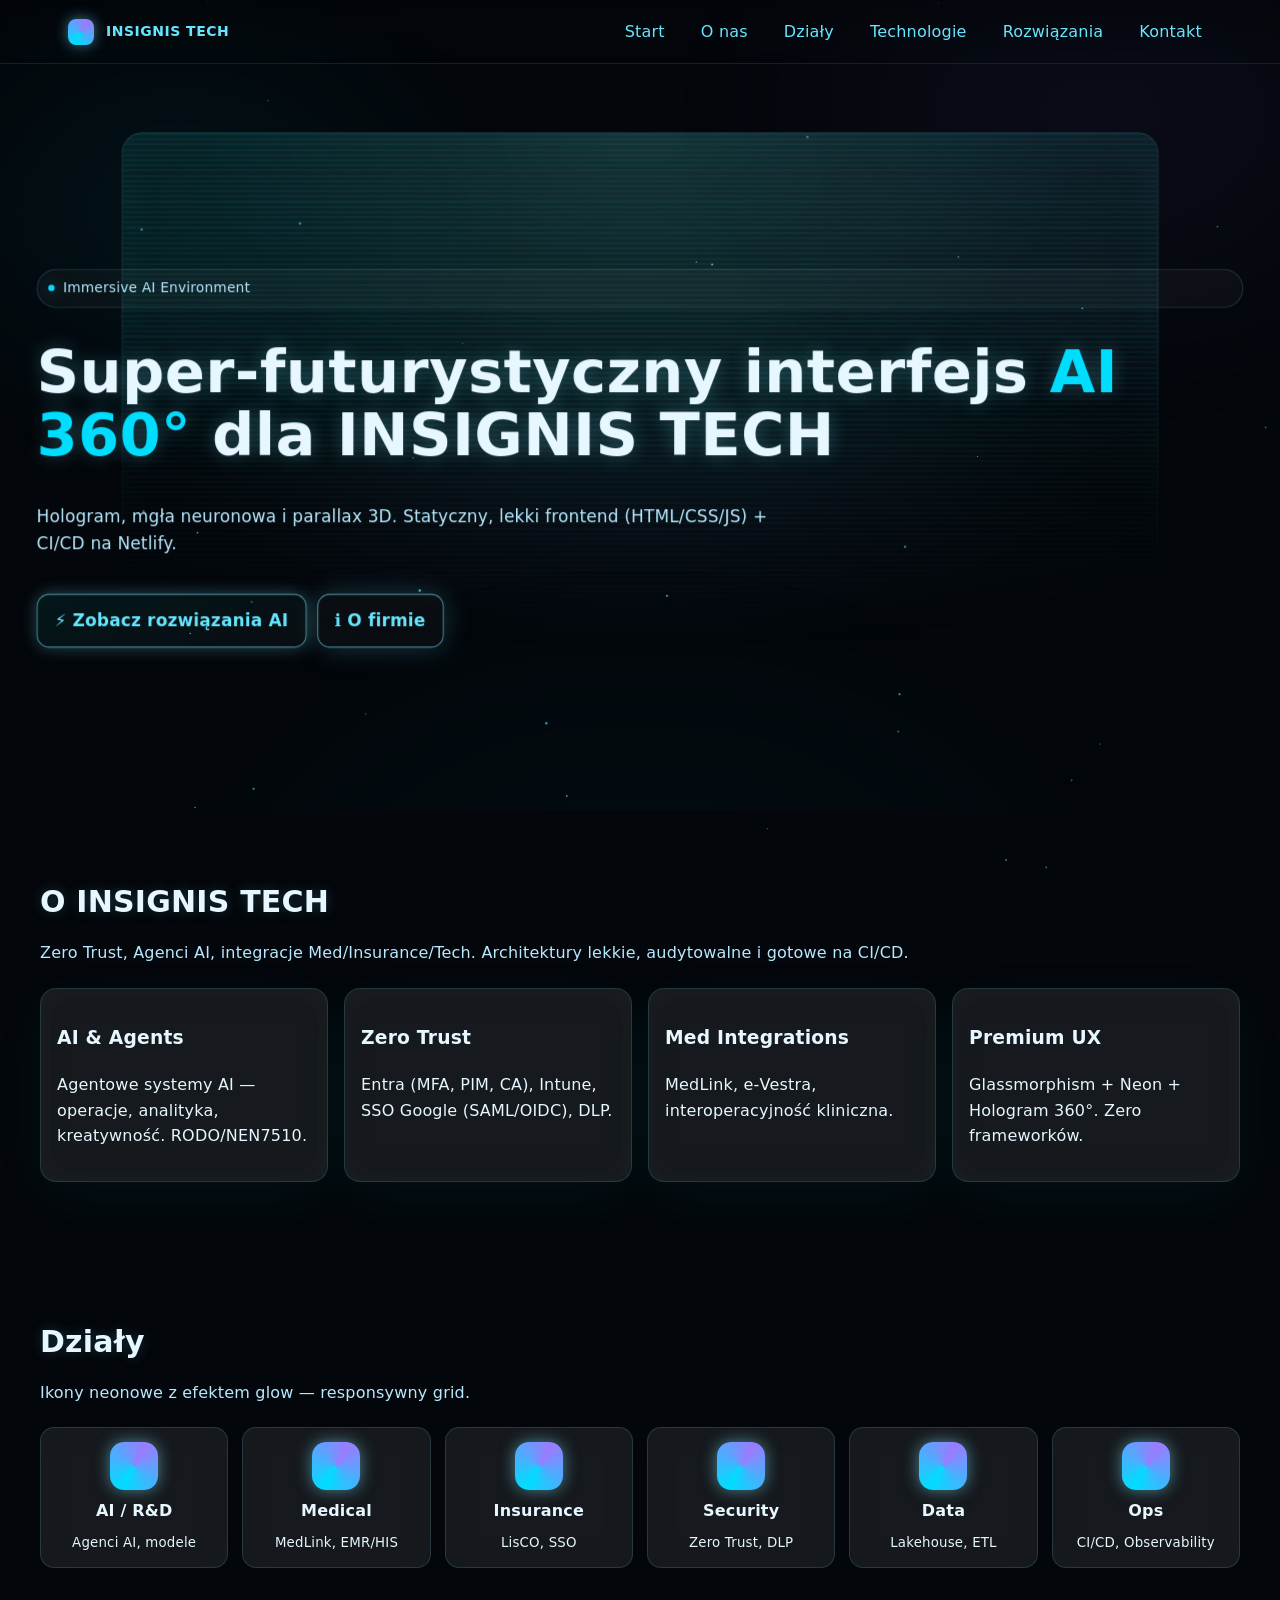
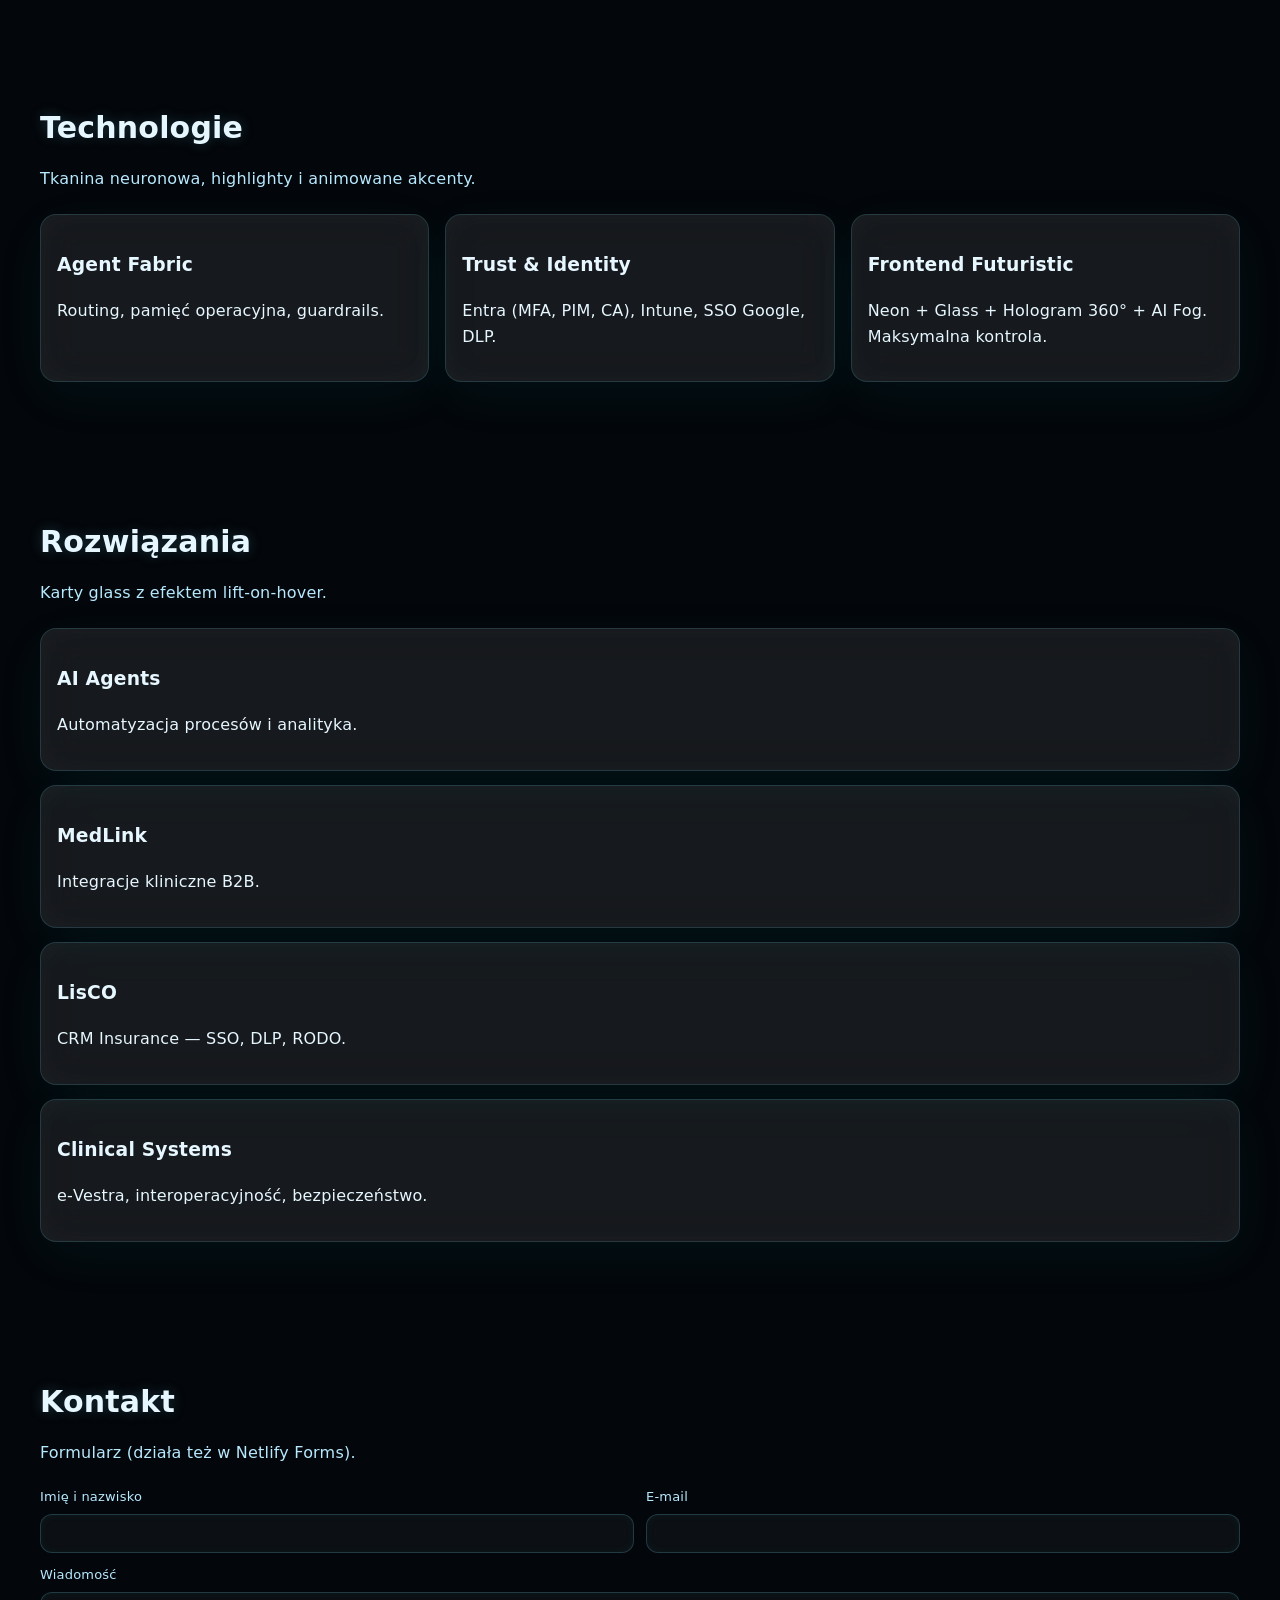
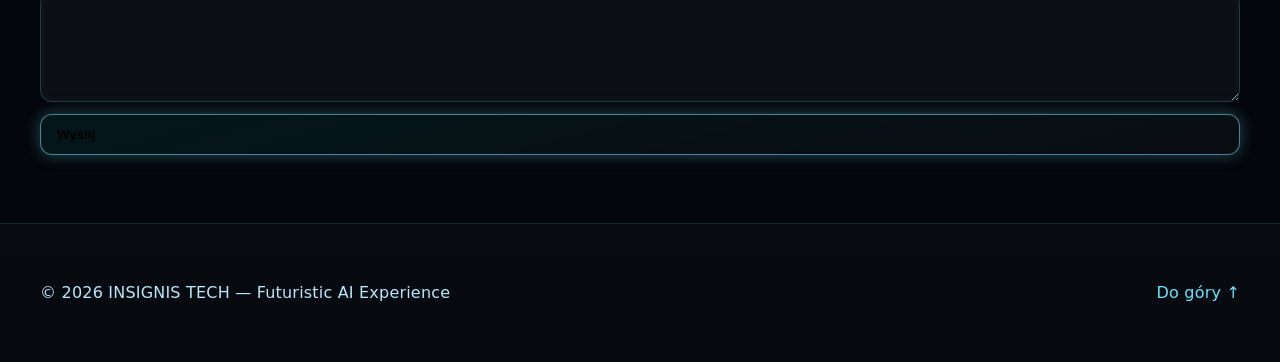
==== commit e60199b2: "Add futuristic base layout" ====
--- a/index.html
+++ b/index.html
@@ -3,10 +3,9 @@
 <head>
   <meta charset="utf-8" />
   <meta name="viewport" content="width=device-width, initial-scale=1" />
-  <title>INSIGNIS TECH — Futuristic AI Experience</title>
-  <meta name="description" content="INSIGNIS TECH — immersyjna strona AI 360°, hologramy, neon/glass UI, ultra‑lekki frontend HTML/CSS/JS. Zero Trust, Agenci AI, MedLink, LisCO." />
+  <title>INSIGNIS TECH — Futuristic AI Experience (SAFE)</title>
+  <meta name="description" content="INSIGNIS TECH — immersyjna strona AI 360°, hologramy, neon/glass UI, lekki frontend HTML/CSS/JS. Wersja SAFE z auto-throttle i optymalizacją." />
   <meta name="theme-color" content="#0df" />
-
   <style>
     :root {
       --bg:#03060a; --ink:#e6f7ff; --ink-dim:#b7e9ff;
@@ -14,181 +13,158 @@
       --glass:rgba(255,255,255,0.08);
       --border:rgba(120,230,255,0.55);
       --maxw:1200px; --pad:clamp(16px,2.2vw,28px);
-      --radius:16px; --blur:24px;
+      --radius:16px; --blur:20px; /* mniejszy blur */
       --z-particles:7; --z-fog:8; --z-holo:10; --z-ui:20;
     }
-
     *{box-sizing:border-box}
     html,body{
-      margin:0; padding:0;
+      margin:0; padding:0; overflow-x:hidden;
       background:
-        radial-gradient(1000px 600px at 70% -10%, rgba(100,200,255,0.09), transparent 60%),
-        radial-gradient(800px 500px at 20% 120%, rgba(160,140,255,0.07), transparent 65%),
+        radial-gradient(900px 540px at 70% -10%, rgba(100,200,255,0.08), transparent 60%),
+        radial-gradient(720px 450px at 20% 120%, rgba(160,140,255,0.06), transparent 65%),
         var(--bg);
       color:var(--ink);
-      font:500 16px/1.6 "Inter", system-ui, Segoe UI, Roboto, Helvetica, Arial, sans-serif;
+      font:500 16px/1.6 system-ui, Segoe UI, Roboto, Helvetica, Arial, sans-serif;
       letter-spacing:.2px;
-      overflow-x:hidden;
       scroll-behavior:smooth;
     }
     a{color:var(--aqua); text-decoration:none}
     a:hover{text-decoration:underline}
 
-    .skip-link{
-      position:absolute; left:-9999px; top:auto; width:1px; height:1px; overflow:hidden;
-    }
-    .skip-link:focus{
-      left:16px; top:16px; width:auto; height:auto; padding:8px 12px; z-index:9999;
-      background:#000; color:#fff; border:1px solid var(--aqua); border-radius:8px;
-    }
-
-    /* ULTRA particles canvas */
-    .particles{
-      position:fixed; inset:0; z-index:var(--z-particles);
-      pointer-events:none; display:block;
-    }
-
     /* NAV */
-    .nav{position:fixed; inset:0 0 auto 0; height:72px; z-index:var(--z-ui);
-      backdrop-filter: blur(8px);
+    .nav{position:fixed; inset:0 0 auto 0; height:64px; z-index:var(--z-ui);
+      backdrop-filter:blur(8px);
       background:linear-gradient(to bottom, rgba(3,6,10,0.65), rgba(3,6,10,0.2) 70%, transparent);
       border-bottom:1px solid rgba(120,230,255,0.12);
     }
     .nav-inner{max-width:var(--maxw); margin:0 auto; padding:0 var(--pad);
       height:100%; display:flex; align-items:center; justify-content:space-between}
     .brand{display:flex; gap:12px; align-items:center; text-transform:uppercase; letter-spacing:.5px; font-weight:700}
-    .brand-logo{width:28px; height:28px; border-radius:8px;
+    .brand-logo{width:26px; height:26px; border-radius:8px;
       background:conic-gradient(from 210deg, var(--cyan), var(--violet), var(--cyan));
-      box-shadow:0 0 20px rgba(120,230,255,0.65)
-    }
-    .brand-name{font-size:15px}
-    .nav-links{display:flex; gap:20px}
-    .nav-links a{padding:10px 12px; border-radius:10px; transition:transform .2s ease, box-shadow .2s ease, background .2s ease}
-    .nav-links a:hover{transform:translateY(-1px); box-shadow:0 0 40px rgba(120,230,255,0.25); background:rgba(255,255,255,0.03)}
-    .cta-small{padding:10px 14px; border:1px solid var(--border); border-radius:12px; background:linear-gradient(180deg, rgba(13,255,255,0.06), rgba(255,255,255,0.02))}
-
-    .hamburger{display:none; width:34px; height:26px; position:relative; cursor:pointer; background:none; border:none}
+      box-shadow:0 0 14px rgba(120,230,255,0.5)
+    }
+    .brand-name{font-size:14px}
+    .nav-links{display:flex; gap:16px}
+    .nav-links a{padding:8px 10px; border-radius:10px; transition:transform .2s ease, box-shadow .2s ease, background .2s ease}
+    .nav-links a:hover{transform:translateY(-1px); box-shadow:0 0 28px rgba(120,230,255,0.2); background:rgba(255,255,255,0.03)}
+    .hamburger{display:none; width:32px; height:24px; position:relative; cursor:pointer; background:none; border:none}
     .hamburger span, .hamburger::before, .hamburger::after{
-      content:""; display:block; height:2px; width:100%; background:var(--cyan); box-shadow:0 0 8px #0df;
+      content:""; display:block; height:2px; width:100%; background:var(--cyan); box-shadow:0 0 6px #0df;
       position:absolute; left:0; transition:transform .3s ease, top .3s ease, opacity .3s ease
     }
-    .hamburger span{top:12px}
+    .hamburger span{top:11px}
     .hamburger::before{top:4px}
-    .hamburger::after{top:20px}
+    .hamburger::after{top:18px}
     .hamburger.active span{opacity:0}
-    .hamburger.active::before{top:12px; transform:rotate(45deg)}
-    .hamburger.active::after{top:12px; transform:rotate(-45deg)}
-
+    .hamburger.active::before{top:11px; transform:rotate(45deg)}
+    .hamburger.active::after{top:11px; transform:rotate(-45deg)}
     .drawer{
-      position:fixed; top:72px; right:0; bottom:0; width:min(82vw,360px);
-      backdrop-filter: blur(10px);
+      position:fixed; top:64px; right:0; bottom:0; width:min(82vw,340px);
+      backdrop-filter:blur(8px);
       background:linear-gradient(180deg, rgba(8,14,20,0.85), rgba(6,10,16,0.75));
       border-left:1px solid rgba(120,230,255,0.18);
-      transform:translateX(110%); transition:transform .35s ease; z-index:var(--z-ui);
-      padding:24px; display:flex
+      transform:translateX(110%); transition:transform .3s ease; z-index:var(--z-ui);
+      padding:20px; display:flex
     }
     .drawer.open{transform:translateX(0)}
-    .drawer-nav{display:flex; flex-direction:column; gap:14px; width:100%}
-    .drawer-nav a{padding:12px 10px; border-radius:10px; background:rgba(255,255,255,0.03)}
+    .drawer-nav{display:flex; flex-direction:column; gap:12px; width:100%}
+    .drawer-nav a{padding:10px 10px; border-radius:10px; background:rgba(255,255,255,0.03)}
 
     /* HERO */
-    .hero{position:relative; min-height:92vh; padding-top:96px; overflow:hidden; display:flex; align-items:center; justify-content:center; perspective:1200px}
+    .hero{position:relative; min-height:90vh; padding-top:88px; overflow:hidden; display:flex; align-items:center; justify-content:center; perspective:1000px}
     .fog{position:absolute; inset:-10%; pointer-events:none; z-index:var(--z-fog);
       background:
-        radial-gradient(550px 420px at 20% 30%, rgba(0,221,255,0.08), transparent 70%),
-        radial-gradient(700px 520px at 80% 20%, rgba(154,124,255,0.09), transparent 70%),
-        radial-gradient(900px 700px at 50% 110%, rgba(0,221,255,0.07), transparent 75%);
-      filter: blur(40px); animation:fogdrift 26s ease-in-out infinite alternate
+        radial-gradient(520px 400px at 20% 30%, rgba(0,221,255,0.07), transparent 70%),
+        radial-gradient(650px 480px at 80% 20%, rgba(154,124,255,0.07), transparent 70%),
+        radial-gradient(800px 620px at 50% 110%, rgba(0,221,255,0.06), transparent 75%);
+      filter: blur(32px); animation:fogdrift 22s ease-in-out infinite alternate
     }
     @keyframes fogdrift{
-      0%{transform:translate3d(-2%,-2%,0) scale(1); opacity:.85}
-      100%{transform:translate3d(2%,3%,0) scale(1.02); opacity:.95}
+      0%{transform:translate3d(-1.5%,-1.5%,0) scale(1); opacity:.85}
+      100%{transform:translate3d(1.5%,2%,0) scale(1.015); opacity:.95}
     }
     .holo-wrap{position:absolute; inset:0; display:grid; place-items:center; transform-style:preserve-3d; z-index:var(--z-holo); pointer-events:none}
     .holo-dome{
-      width:min(1100px,90vw); aspect-ratio:1.9/1; border-radius:22px;
+      width:min(1000px,90vw); aspect-ratio:1.9/1; border-radius:20px;
       background:
-        radial-gradient(110% 140% at 50% 0%, rgba(13,255,255,0.10), transparent 65%),
-        radial-gradient(90% 100% at 50% 100%, rgba(154,124,255,0.10), transparent 60%),
+        radial-gradient(110% 140% at 50% 0%, rgba(13,255,255,0.09), transparent 65%),
+        radial-gradient(90% 100% at 50% 100%, rgba(154,124,255,0.09), transparent 60%),
         linear-gradient(180deg, rgba(255,255,255,0.03), rgba(255,255,255,0.005));
-      border:1px solid rgba(120,230,255,0.22);
-      box-shadow:inset 0 0 60px rgba(13,255,255,0.06), 0 10px 80px rgba(13,255,255,0.06);
-      filter: drop-shadow(0 0 16px rgba(13,255,255,0.18));
-      transform:translateZ(40px) rotateX(0) rotateY(0); transition:transform .12s linear;
+      border:1px solid rgba(120,230,255,0.2);
+      box-shadow:inset 0 0 50px rgba(13,255,255,0.05), 0 8px 60px rgba(13,255,255,0.05);
+      filter: drop-shadow(0 0 14px rgba(13,255,255,0.16));
+      transform:translateZ(36px) rotateX(0) rotateY(0); transition:transform .12s linear;
       overflow:hidden; position:relative;
       mask-image: radial-gradient(120% 95% at 50% 0%, black 54%, transparent 100%);
     }
     .holo-scan{position:absolute; inset:0;
       background:
-        repeating-linear-gradient(to bottom, rgba(13,255,255,0.06) 0 2px, transparent 2px 5px),
-        radial-gradient(60% 80% at 50% 0%, rgba(255,255,255,0.06), transparent 70%);
-      mix-blend-mode:screen; animation:scan 3.8s linear infinite
+        repeating-linear-gradient(to bottom, rgba(13,255,255,0.05) 0 2px, transparent 2px 5px),
+        radial-gradient(60% 80% at 50% 0%, rgba(255,255,255,0.05), transparent 70%);
+      mix-blend-mode:screen; animation:scan 4.2s linear infinite
     }
     @keyframes scan{from{transform:translateY(-100%)} to{transform:translateY(100%)}}
-
-    .hero-inner{max-width:var(--maxw); position:relative; z-index:var(--z-ui); display:grid; gap:22px; padding:0 var(--pad); transform:translateZ(60px)}
+    .hero-inner{max-width:var(--maxw); position:relative; z-index:var(--z-ui); display:grid; gap:18px; padding:0 var(--pad); transform:translateZ(52px)}
     .eyebrow{display:inline-flex; gap:8px; align-items:center; font-size:13px; color:var(--ink-dim);
-      background:rgba(255,255,255,0.03); padding:8px 12px; border-radius:999px; border:1px solid rgba(120,230,255,0.18)}
-    .eyebrow .dot{width:6px; height:6px; border-radius:999px; background:var(--cyan); box-shadow:0 0 20px rgba(120,230,255,0.65)}
-    .title{margin:0; font-size:clamp(28px,5.6vw,62px); line-height:1.05; letter-spacing:.5px; text-shadow:0 0 22px rgba(120,230,255,0.35)}
+      background:rgba(255,255,255,0.03); padding:7px 10px; border-radius:999px; border:1px solid rgba(120,230,255,0.16)}
+    .eyebrow .dot{width:6px; height:6px; border-radius:999px; background:var(--cyan); box-shadow:0 0 16px rgba(120,230,255,0.55)}
+    .title{margin:0; font-size:clamp(26px,5.2vw,56px); line-height:1.08; letter-spacing:.4px; text-shadow:0 0 18px rgba(120,230,255,0.28)}
     .title .accent{color:var(--cyan)}
-    .subtitle{color:var(--ink-dim); max-width:760px}
-    .cta-row{display:flex; gap:12px; flex-wrap:wrap}
-    .btn{display:inline-flex; align-items:center; gap:10px; padding:14px 18px; border-radius:14px; font-weight:600;
-      border:1px solid var(--border); background:linear-gradient(165deg, rgba(13,255,255,0.08), rgba(255,255,255,0.03));
-      box-shadow:0 0 20px rgba(120,230,255,0.35); transition:transform .2s ease, box-shadow .2s ease}
-    .btn:hover{transform:translateY(-2px); box-shadow:0 0 30px rgba(120,230,255,0.45)}
-    .btn.secondary{background:rgba(255,255,255,0.03); box-shadow:0 0 40px rgba(120,230,255,0.25)}
-
-    /* SECTIONS */
-    .section{position:relative; padding:80px var(--pad)}
+    .subtitle{color:var(--ink-dim); max-width:740px}
+    .cta-row{display:flex; gap:10px; flex-wrap:wrap}
+    .btn{display:inline-flex; align-items:center; gap:8px; padding:12px 16px; border-radius:12px; font-weight:600;
+      border:1px solid var(--border); background:linear-gradient(165deg, rgba(13,255,255,0.07), rgba(255,255,255,0.03));
+      box-shadow:0 0 16px rgba(120,230,255,0.3); transition:transform .15s ease, box-shadow .15s ease}
+    .btn:hover{transform:translateY(-2px); box-shadow:0 0 22px rgba(120,230,255,0.38)}
+    .btn.secondary{background:rgba(255,255,255,0.03); box-shadow:0 0 26px rgba(120,230,255,0.22)}
+
+    /* SEKCJE */
+    .section{position:relative; padding:68px var(--pad)}
     .container{max-width:var(--maxw); margin:0 auto}
-    .section-title{font-size:clamp(22px,3.2vw,34px); margin:0 0 18px; text-shadow:0 0 16px rgba(120,230,255,0.25)}
-    .section-lead{color:var(--ink-dim); margin:0 0 28px}
-
-    /* cards & grids */
-    .grid{display:grid; gap:18px; grid-template-columns:repeat(12,1fr)}
+    .section-title{font-size:clamp(20px,3vw,30px); margin:0 0 14px; text-shadow:0 0 14px rgba(120,230,255,0.22)}
+    .section-lead{color:var(--ink-dim); margin:0 0 22px}
+
+    /* siatki */
+    .grid{display:grid; gap:16px; grid-template-columns:repeat(12,1fr)}
     .card{
       grid-column: span 12;
-      background:var(--glass); backdrop-filter: blur(var(--blur));
-      border:1px solid rgba(120,230,255,0.18); border-radius:var(--radius); padding:18px;
-      box-shadow: inset 0 0 40px rgba(255,255,255,0.03), 0 20px 80px rgba(13,255,255,0.06);
-      transition: transform .2s ease, box-shadow .2s ease, border-color .2s ease;
-    }
-    .card:hover{transform:translateY(-2px); border-color:rgba(120,230,255,0.38); box-shadow:0 10px 60px rgba(13,255,255,0.18)}
-
-    .icons-grid{display:grid; gap:16px; grid-template-columns: repeat(auto-fit, minmax(160px, 1fr))}
+      background:var(--glass); backdrop-filter:blur(var(--blur));
+      border:1px solid rgba(120,230,255,0.16); border-radius:var(--radius); padding:16px;
+      box-shadow: inset 0 0 28px rgba(255,255,255,0.03), 0 14px 54px rgba(13,255,255,0.05);
+      transition: transform .15s ease, box-shadow .15s ease, border-color .15s ease;
+    }
+    .card:hover{transform:translateY(-2px); border-color:rgba(120,230,255,0.32); box-shadow:0 8px 44px rgba(13,255,255,0.14)}
+    .icons-grid{display:grid; gap:14px; grid-template-columns: repeat(auto-fit, minmax(160px, 1fr))}
     .icon-card{
-      background:var(--glass); backdrop-filter: blur(20px); border:1px solid rgba(120,230,255,0.18);
-      border-radius:14px; padding:16px; display:grid; gap:10px; place-items:center; text-align:center;
-      transition: transform .2s ease, box-shadow .2s ease;
-    }
-    .icon-card:hover{transform:translateY(-3px); box-shadow:0 0 40px rgba(120,230,255,0.25)}
-    .neon-icon{width:54px; height:54px; border-radius:14px; background:conic-gradient(from 210deg, var(--cyan), var(--violet), var(--cyan)); box-shadow:0 0 20px rgba(120,230,255,0.65)}
-
-    .solutions{display:grid; gap:16px; grid-template-columns: repeat(auto-fit, minmax(240px, 1fr))}
-
-    /* contact form */
-    .contact-form{display:grid; gap:14px}
-    .row{display:grid; grid-template-columns: 1fr 1fr; gap:14px}
+      background:var(--glass); backdrop-filter: blur(18px); border:1px solid rgba(120,230,255,0.16);
+      border-radius:14px; padding:14px; display:grid; gap:8px; place-items:center; text-align:center;
+      transition: transform .15s ease, box-shadow .15s ease;
+    }
+    .icon-card:hover{transform:translateY(-2px); box-shadow:0 0 28px rgba(120,230,255,0.22)}
+    .neon-icon{width:48px; height:48px; border-radius:14px; background:conic-gradient(from 210deg, var(--cyan), var(--violet), var(--cyan)); box-shadow:0 0 16px rgba(120,230,255,0.52)}
+    .solutions{display:grid; gap:14px; grid-template-columns: repeat(auto-fit, minmax(230px, 1fr))}
+    /* formularz */
+    .contact-form{display:grid; gap:12px}
+    .row{display:grid; grid-template-columns:1fr 1fr; gap:12px}
     .field{display:grid; gap:6px}
     .field span{font-size:13px; color:var(--ink-dim)}
     .input, textarea{
-      width:100%; padding:12px 14px; border-radius:12px; color:var(--ink);
-      background:rgba(255,255,255,0.04); border:1px solid rgba(120,230,255,0.22);
-      outline:none; box-shadow: inset 0 0 12px rgba(13,255,255,0.06);
-      transition: border-color .2s ease, box-shadow .2s ease;
-    }
-    .input:focus, textarea:focus{border-color:var(--border); box-shadow:0 0 16px rgba(120,230,255,0.25)}
-    textarea{min-height:120px; resize:vertical}
+      width:100%; padding:11px 13px; border-radius:12px; color:var(--ink);
+      background:rgba(255,255,255,0.04); border:1px solid rgba(120,230,255,0.2);
+      outline:none; box-shadow: inset 0 0 10px rgba(13,255,255,0.05);
+      transition: border-color .15s ease, box-shadow .15s ease;
+    }
+    .input:focus, textarea:focus{border-color:var(--border); box-shadow:0 0 14px rgba(120,230,255,0.22)}
+    textarea{min-height:110px; resize:vertical}
     .field.full{grid-column:1 / -1}
     .hidden{position:absolute; left:-9999px}
 
     /* FOOTER */
-    .footer{padding:48px var(--pad); border-top:1px solid rgba(120,230,255,0.14); color:var(--ink-dim); background:linear-gradient(180deg, rgba(255,255,255,0.02), rgba(255,255,255,0.01))}
-    .foot-inner{max-width:var(--maxw); margin:0 auto; display:flex; justify-content:space-between; gap:16px; flex-wrap:wrap}
-
-    /* Responsive */
+    .footer{padding:40px var(--pad); border-top:1px solid rgba(120,230,255,0.14); color:var(--ink-dim); background:linear-gradient(180deg, rgba(255,255,255,0.02), rgba(255,255,255,0.01))}
+    .foot-inner{max-width:var(--maxw); margin:0 auto; display:flex; justify-content:space-between; gap:12px; flex-wrap:wrap}
+
+    /* RESPONSYWNOŚĆ */
     @media (max-width: 980px){
       .nav-links{display:none}
       .hamburger{display:block}
@@ -199,7 +175,7 @@
       .card.x3{grid-column: span 3}
     }
 
-    /* Prefer reduced motion */
+    /* REDUCED MOTION = twarde wyciszenie animacji */
     @media (prefers-reduced-motion: reduce){
       *, *::before, *::after {
         animation-duration: 0.001ms !important;
@@ -208,36 +184,34 @@
         scroll-behavior: auto !important;
       }
     }
+
+    /* ULTRA particles canvas */
+    .particles{position:fixed; inset:0; z-index:var(--z-particles); pointer-events:none; display:block;}
   </style>
 </head>
-<body data-particles="auto">
-  <a class="skip-link" href="#main">Pomiń nawigację</a>
-
-  <!-- GLOBAL PARTICLES (ULTRA) -->
+<body data-particles="auto" data-safe="on">
+  <!-- CANVAS cząsteczek (global) -->
   <canvas id="particles" class="particles" aria-hidden="true"></canvas>
 
   <!-- NAV -->
   <header class="nav" role="banner">
     <div class="nav-inner">
-      <a href="#hero" class="brand" aria-label="Strona główna">
+      <a href="#hero" aria-label="INSIGNIS TECH — strona główna" class="brand">
         <span class="brand-logo" aria-hidden="true"></span>
         <span class="brand-name">INSIGNIS TECH</span>
       </a>
-
       <nav class="nav-links" aria-label="Główna nawigacja">
         <a href="#hero">Start</a>
         <a href="#about">O nas</a>
         <a href="#departments">Działy</a>
         <a href="#tech">Technologie</a>
         <a href="#solutions">Rozwiązania</a>
-        <a class="cta-small" href="#contact">Kontakt</a>
+        <a href="#contact">Kontakt</a>
       </nav>
-
       <button class="hamburger" id="hamburger" aria-label="Otwórz menu" aria-controls="drawer" aria-expanded="false">
         <span></span>
       </button>
     </div>
-
     <aside class="drawer" id="drawer" aria-hidden="true">
       <nav class="drawer-nav" aria-label="Menu mobilne">
         <a href="#hero">Start</a>
@@ -254,20 +228,15 @@
   <section id="hero" class="hero" aria-labelledby="hero-title">
     <div class="fog" aria-hidden="true"></div>
     <div class="holo-wrap" aria-hidden="true">
-      <div class="holo-dome" id="holoDome">
-        <div class="holo-scan"></div>
-      </div>
+      <div class="holo-dome" id="holoDome"><div class="holo-scan"></div></div>
     </div>
-
     <div class="hero-inner">
       <p class="eyebrow"><span class="dot" aria-hidden="true"></span> Immersive AI Environment</p>
       <h1 id="hero-title" class="title">Super‑futurystyczny interfejs <span class="accent">AI 360°</span> dla INSIGNIS TECH</h1>
-      <p class="subtitle">
-        Holograficzna kopuła energii AI, mgła neuronowa i parallax 3D. Statyczny, superlekki frontend (HTML/CSS/JS) + CI/CD na Netlify.
-      </p>
+      <p class="subtitle">Hologram, mgła neuronowa i parallax 3D. Statyczny, lekki frontend (HTML/CSS/JS) + CI/CD na Netlify.</p>
       <div class="cta-row">
-        <a href="#solutions" class="btn">⚡ Zobacz rozwiązania AI</a>
-        <a href="#about" class="btn secondary">ℹ️ O firmie</a>
+        <a class="btn" href="#solutions">⚡ Zobacz rozwiązania AI</a>
+        <a class="btn secondary" href="#about">ℹ️ O firmie</a>
       </div>
     </div>
   </section>
@@ -277,27 +246,12 @@
     <section id="about" class="section">
       <div class="container">
         <h2 class="section-title">O INSIGNIS TECH</h2>
-        <p class="section-lead">
-          Budujemy architektury <strong>Zero Trust</strong>, <strong>agentów AI</strong>, integracje <strong>Med/Insurance/Tech</strong>, oraz
-          hiper‑nowoczesne doświadczenia użytkownika. Stack jest <em>lean</em> i audytowalny — idealny do CI/CD.
-        </p>
+        <p class="section-lead">Zero Trust, Agenci AI, integracje Med/Insurance/Tech. Architektury lekkie, audytowalne i gotowe na CI/CD.</p>
         <div class="grid">
-          <article class="card x3">
-            <h3>AI & Agents</h3>
-            <p>Agentowe systemy AI do zadań operacyjnych, analitycznych i kreatywnych — zgodność RODO/NEN7510.</p>
-          </article>
-          <article class="card x3">
-            <h3>Zero Trust</h3>
-            <p>Microsoft Entra (MFA, PIM, CA), Device Compliance (Intune), SSO do Google (SAML/OIDC), DLP.</p>
-          </article>
-          <article class="card x3">
-            <h3>Med Integrations</h3>
-            <p>MedLink, e‑Vestra, interoperacyjność kliniczna w środowiskach medycznych.</p>
-          </article>
-          <article class="card x3">
-            <h3>Premium UX</h3>
-            <p>Glassmorphism + Neon + Hologram 360°. Zero frameworków → pełna kontrola wydajności.</p>
-          </article>
+          <article class="card x3"><h3>AI & Agents</h3><p>Agentowe systemy AI — operacje, analityka, kreatywność. RODO/NEN7510.</p></article>
+          <article class="card x3"><h3>Zero Trust</h3><p>Entra (MFA, PIM, CA), Intune, SSO Google (SAML/OIDC), DLP.</p></article>
+          <article class="card x3"><h3>Med Integrations</h3><p>MedLink, e‑Vestra, interoperacyjność kliniczna.</p></article>
+          <article class="card x3"><h3>Premium UX</h3><p>Glassmorphism + Neon + Hologram 360°. Zero frameworków.</p></article>
         </div>
       </div>
     </section>
@@ -306,32 +260,14 @@
     <section id="departments" class="section">
       <div class="container">
         <h2 class="section-title">Działy</h2>
-        <p class="section-lead">Ikony neonowe z efektem glow — responsywna siatka.</p>
+        <p class="section-lead">Ikony neonowe z efektem glow — responsywny grid.</p>
         <div class="icons-grid">
-          <article class="icon-card">
-            <div class="neon-icon" role="img" aria-label="AI / R&D"></div>
-            <strong>AI / R&D</strong><small>Agenci AI, modele, orkiestracja</small>
-          </article>
-          <article class="icon-card">
-            <div class="neon-icon" role="img" aria-label="Medical"></div>
-            <strong>Medical</strong><small>MedLink, EMR/HIS, integracje</small>
-          </article>
-          <article class="icon-card">
-            <div class="neon-icon" role="img" aria-label="Insurance"></div>
-            <strong>Insurance</strong><small>LisCO, SSO Google/Entra</small>
-          </article>
-          <article class="icon-card">
-            <div class="neon-icon" role="img" aria-label="Security"></div>
-            <strong>Security</strong><small>Zero Trust, PIM, DLP</small>
-          </article>
-          <article class="icon-card">
-            <div class="neon-icon" role="img" aria-label="Data"></div>
-            <strong>Data</strong><small>Lakehouse, ETL, governance</small>
-          </article>
-          <article class="icon-card">
-            <div class="neon-icon" role="img" aria-label="Ops"></div>
-            <strong>Ops</strong><small>CI/CD, Netlify, observability</small>
-          </article>
+          <article class="icon-card"><div class="neon-icon" role="img" aria-label="AI / R&D"></div><strong>AI / R&D</strong><small>Agenci AI, modele</small></article>
+          <article class="icon-card"><div class="neon-icon" role="img" aria-label="Medical"></div><strong>Medical</strong><small>MedLink, EMR/HIS</small></article>
+          <article class="icon-card"><div class="neon-icon" role="img" aria-label="Insurance"></div><strong>Insurance</strong><small>LisCO, SSO</small></article>
+          <article class="icon-card"><div class="neon-icon" role="img" aria-label="Security"></div><strong>Security</strong><small>Zero Trust, DLP</small></article>
+          <article class="icon-card"><div class="neon-icon" role="img" aria-label="Data"></div><strong>Data</strong><small>Lakehouse, ETL</small></article>
+          <article class="icon-card"><div class="neon-icon" role="img" aria-label="Ops"></div><strong>Ops</strong><small>CI/CD, Observability</small></article>
         </div>
       </div>
     </section>
@@ -340,20 +276,11 @@
     <section id="tech" class="section">
       <div class="container">
         <h2 class="section-title">Technologie</h2>
-        <p class="section-lead">Tkanina neuronowa w tle, highlighty i animowane akcenty.</p>
+        <p class="section-lead">Tkanina neuronowa, highlighty i animowane akcenty.</p>
         <div class="grid">
-          <article class="card x4">
-            <h3>Agent Fabric</h3>
-            <p>Kompozycja zadań, routing, pamięć operacyjna, narzędzia domenowe, guardrails.</p>
-          </article>
-          <article class="card x4">
-            <h3>Trust & Identity</h3>
-            <p>Entra (MFA, PIM, CA), Intune, SSO do Google (SAML/OIDC), polityki DLP.</p>
-          </article>
-          <article class="card x4">
-            <h3>Frontend Futuristic</h3>
-            <p>Neon + Glass + Hologram 360° + AI Fog. Zero frameworków, maksymalna kontrola.</p>
-          </article>
+          <article class="card x4"><h3>Agent Fabric</h3><p>Routing, pamięć operacyjna, guardrails.</p></article>
+          <article class="card x4"><h3>Trust & Identity</h3><p>Entra (MFA, PIM, CA), Intune, SSO Google, DLP.</p></article>
+          <article class="card x4"><h3>Frontend Futuristic</h3><p>Neon + Glass + Hologram 360° + AI Fog. Maksymalna kontrola.</p></article>
         </div>
       </div>
     </section>
@@ -364,58 +291,27 @@
         <h2 class="section-title">Rozwiązania</h2>
         <p class="section-lead">Karty glass z efektem lift‑on‑hover.</p>
         <div class="solutions">
-          <article class="card">
-            <h3>AI Agents</h3>
-            <p>Automatyzacja procesów, wsparcie analityczne, koordynacja operacji.</p>
-          </article>
-          <article class="card">
-            <h3>MedLink</h3>
-            <p>Warstwa B2B (MED), integracje kliniczne, zgodność z normami branżowymi.</p>
-          </article>
-          <article class="card">
-            <h3>LisCO</h3>
-            <p>CRM Insurance — SSO, DLP, zgodność RODO.</p>
-          </article>
-          <article class="card">
-            <h3>Clinical Systems</h3>
-            <p>e‑Vestra, interoperacyjność, bezpieczeństwo, rejestrowalność zdarzeń.</p>
-          </article>
+          <article class="card"><h3>AI Agents</h3><p>Automatyzacja procesów i analityka.</p></article>
+          <article class="card"><h3>MedLink</h3><p>Integracje kliniczne B2B.</p></article>
+          <article class="card"><h3>LisCO</h3><p>CRM Insurance — SSO, DLP, RODO.</p></article>
+          <article class="card"><h3>Clinical Systems</h3><p>e‑Vestra, interoperacyjność, bezpieczeństwo.</p></article>
         </div>
       </div>
     </section>
 
-    <!-- CONTACT (działa także z Netlify Forms) -->
+    <!-- CONTACT -->
     <section id="contact" class="section">
       <div class="container">
         <h2 class="section-title">Kontakt</h2>
-        <p class="section-lead">Minimalny formularz (może działać bez backendu przez Netlify Forms).</p>
-
-        <form class="contact-form"
-              name="contact"
-              method="POST"
-              data-netlify="true"
-              netlify-honeypot="bot-field">
+        <p class="section-lead">Formularz (działa też w Netlify Forms).</p>
+        <form class="contact-form" name="contact" method="POST" data-netlify="true" netlify-honeypot="bot-field">
           <input type="hidden" name="form-name" value="contact" />
-          <p class="hidden">
-            <label>Nie wypełniaj: <input name="bot-field" /></label>
-          </p>
-
+          <p class="hidden"><label>Nie wypełniaj: <input name="bot-field" /></label></p>
           <div class="row">
-            <label class="field">
-              <span>Imię i nazwisko</span>
-              <input class="input" type="text" name="name" required autocomplete="name" />
-            </label>
-            <label class="field">
-              <span>E‑mail</span>
-              <input class="input" type="email" name="email" required autocomplete="email" />
-            </label>
+            <label class="field"><span>Imię i nazwisko</span><input class="input" type="text" name="name" required autocomplete="name" /></label>
+            <label class="field"><span>E‑mail</span><input class="input" type="email" name="email" required autocomplete="email" /></label>
           </div>
-
-          <label class="field full">
-            <span>Wiadomość</span>
-            <textarea name="message" class="input" required rows="5"></textarea>
-          </label>
-
+          <label class="field full"><span>Wiadomość</span><textarea name="message" class="input" required rows="5"></textarea></label>
           <button class="btn full" type="submit">Wyślij</button>
         </form>
       </div>
@@ -431,195 +327,149 @@
   </footer>
 
   <script>
-    // ===== Utils =====
-    const $ = (sel, ctx=document) => ctx.querySelector(sel);
-    const $$ = (sel, ctx=document) => Array.from(ctx.querySelectorAll(sel));
-    const clamp = (v, min, max) => Math.max(min, Math.min(max, v));
-
-    // Year
-    document.addEventListener('DOMContentLoaded', () => {
-      const year = $('#year'); if (year) year.textContent = new Date().getFullYear();
-    });
-
-    // Mobile drawer
-    const hamburger = $('#hamburger');
-    const drawer = $('#drawer');
-    function toggleDrawer() {
-      const open = drawer.classList.toggle('open');
-      hamburger.classList.toggle('active', open);
-      hamburger.setAttribute('aria-expanded', open ? 'true' : 'false');
-      drawer.setAttribute('aria-hidden', open ? 'false' : 'true');
-    }
-    if (hamburger && drawer) {
-      hamburger.addEventListener('click', toggleDrawer);
-      $$('.drawer-nav a').forEach(a => a.addEventListener('click', () => {
-        if (drawer.classList.contains('open')) toggleDrawer();
-      }));
-    }
-
-    // Smooth anchor scroll (offset nav)
-    $$('a[href^="#"]').forEach(a => {
-      a.addEventListener('click', (e) => {
-        const id = a.getAttribute('href').slice(1);
-        const el = document.getElementById(id);
-        if (!el) return;
-        e.preventDefault();
-        const offset = 64;
-        const y = el.getBoundingClientRect().top + window.scrollY - offset;
-        window.scrollTo({ top: y, behavior: 'smooth' });
+    // ===== helpers =====
+    const $ = (s, c=document)=>c.querySelector(s); const $$=(s,c=document)=>Array.from(c.querySelectorAll(s));
+    const clamp=(v,min,max)=>Math.max(min,Math.min(max,v));
+
+    // year
+    document.addEventListener('DOMContentLoaded',()=>{ const y=$('#year'); if(y) y.textContent=new Date().getFullYear(); });
+
+    // mobile drawer
+    const hamburger=$('#hamburger'), drawer=$('#drawer');
+    function toggleDrawer(){ const open=drawer.classList.toggle('open'); hamburger.classList.toggle('active',open);
+      hamburger.setAttribute('aria-expanded',open?'true':'false'); drawer.setAttribute('aria-hidden',open?'false':'true'); }
+    if(hamburger&&drawer){ hamburger.addEventListener('click',toggleDrawer);
+      document.addEventListener('click',e=>{ if(openAndClickOutside(e)) toggleDrawer(); });
+      function openAndClickOutside(e){ return drawer.classList.contains('open') && !drawer.contains(e.target) && !hamburger.contains(e.target); }
+      $$('.drawer-nav a').forEach(a=>a.addEventListener('click',()=>{ if(drawer.classList.contains('open')) toggleDrawer(); }));
+    }
+
+    // smooth anchors with offset
+    $$('a[href^="#"]').forEach(a=>{
+      a.addEventListener('click',e=>{
+        const id=a.getAttribute('href').slice(1), el=document.getElementById(id); if(!el) return;
+        e.preventDefault(); const off=60; const y=el.getBoundingClientRect().top+window.scrollY-off;
+        window.scrollTo({top:y,behavior:'smooth'});
       });
     });
 
-    // Hologram 360° (mouse + device orientation)
-    const dome = $('#holoDome');
-    let rx=0, ry=0, targetRx=0, targetRy=0;
-    if (dome) {
-      window.addEventListener('mousemove', (e) => {
-        const cx = window.innerWidth/2, cy = window.innerHeight/2;
-        const dx = (e.clientX - cx) / cx;     // -1..1
-        const dy = (e.clientY - cy) / cy;     // -1..1
-        targetRy = clamp(dx * 10, -12, 12);
-        targetRx = clamp(-dy * 8, -10, 10);
-      }, { passive: true });
-
-      window.addEventListener('deviceorientation', (e) => {
-        const { beta, gamma } = e; if (beta == null || gamma == null) return;
-        targetRx = clamp((beta - 45) / 4, -10, 10);
-        targetRy = clamp(gamma / 5, -12, 12);
+    // hologram 360° (SAFE: mniejsze zakresy)
+    const dome=$('#holoDome'); let rx=0,ry=0,targetRx=0,targetRy=0;
+    const safeMode = (document.body.getAttribute('data-safe')||'on').toLowerCase()==='on';
+    if(dome){
+      window.addEventListener('mousemove',e=>{
+        const cx=innerWidth/2, cy=innerHeight/2;
+        const dx=(e.clientX-cx)/cx, dy=(e.clientY-cy)/cy;
+        const maxY = safeMode ? 7 : 12;
+        const maxX = safeMode ? 6 : 10;
+        targetRy=clamp(dx*maxY, -maxY, maxY);
+        targetRx=clamp(-dy*maxX, -maxX, maxX);
+      },{passive:true});
+      window.addEventListener('deviceorientation',e=>{
+        if(safeMode) return; // w SAFE wyłączamy gyro (często laguje)
+        const {beta,gamma}=e; if(beta==null||gamma==null) return;
+        targetRx=clamp((beta-45)/4,-10,10); targetRy=clamp(gamma/5,-12,12);
       });
-
-      const loop = () => {
-        rx += (targetRx - rx) * 0.08;
-        ry += (targetRy - ry) * 0.08;
-        dome.style.transform = `translateZ(40px) rotateX(${rx.toFixed(2)}deg) rotateY(${ry.toFixed(2)}deg)`;
-        requestAnimationFrame(loop);
+      const loop=()=>{ rx+=(targetRx-rx)*0.08; ry+=(targetRy-ry)*0.08;
+        dome.style.transform=`translateZ(36px) rotateX(${rx.toFixed(2)}deg) rotateY(${ry.toFixed(2)}deg)`; requestAnimationFrame(loop); };
+      loop();
+    }
+
+    // fog parallax (lekki)
+    const fog=$('.fog'); if(fog){ window.addEventListener('scroll',()=>{ const m=(scrollY/innerHeight)*2.2;
+      fog.style.transform=`translate3d(${m}%, ${m*0.7}%, 0)`; fog.style.opacity=String(0.85+Math.min(0.12,scrollY/(innerHeight*2))); },{passive:true}); }
+
+    // ===== ULTRA: Particles Engine (SAFE) =====
+    (()=> {
+      const mediaReduce = matchMedia('(prefers-reduced-motion: reduce)');
+      const mode = (document.body.getAttribute('data-particles')||'auto').toLowerCase();
+      const safe = safeMode; // z góry
+      const canvas = $('#particles'); if(!canvas) return;
+      if(mediaReduce.matches || mode==='off'){ canvas.remove(); return; }
+
+      const DPR = Math.min(devicePixelRatio||1, 1.25); // limit DPI
+      const mem = navigator.deviceMemory || 4;
+      const ctx = canvas.getContext('2d',{alpha:true}); if(!ctx) return;
+
+      // gęstość (większa liczba = mniej cząsteczek)
+      const pickDensity = m => {
+        if(m==='low') return 30000;
+        if(m==='high') return 15000;
+        if(m==='medium') return 22000;
+        // auto
+        if(DPR>1.1 && mem>=6 && !safe) return 18000;
+        if(mem<=4) return 26000;
+        return 22000;
       };
-      loop();
-    }
-
-    // Fog subtle parallax
-    const fog = $('.fog');
-    if (fog) {
-      window.addEventListener('scroll', () => {
-        const m = (window.scrollY / window.innerHeight) * 3;
-        fog.style.transform = `translate3d(${m}%, ${m * 0.8}%, 0)`;
-        fog.style.opacity = String(0.85 + Math.min(0.15, window.scrollY / (window.innerHeight * 2)));
-      }, { passive: true });
-    }
-
-    // ===== ULTRA: Particles Engine (Canvas) =====
-    (() => {
-      const mediaReduce = window.matchMedia('(prefers-reduced-motion: reduce)');
-      const body = document.body;
-      const modeAttr = (body.getAttribute('data-particles') || 'auto').toLowerCase();
-      const enabled = modeAttr !== 'off' && !mediaReduce.matches;
-      const canvas = $('#particles');
-      if (!canvas || !enabled) return;
-
-      const ctx = canvas.getContext('2d', { alpha: true });
-      if (!ctx) return;
-
-      const DPR = Math.min(window.devicePixelRatio || 1, 2);
-      const mem = navigator.deviceMemory || 4; // heuristic
-
-      // intensity selection
-      const selectByMode = (m) => {
-        switch (m) {
-          case 'low': return 26000;
-          case 'medium': return 18000;
-          case 'high': return 12000;
-          case 'auto':
-          default:
-            if (DPR > 1.5 && mem >= 6) return 15000;
-            if (mem <= 4) return 20000;
-            return 18000;
-        }
-      };
-      let density = selectByMode(modeAttr);
-
-      let W=0, H=0, count=0, particles=[];
-      let running = true, last=0;
-      const targetFPS = 30, frameMS = 1000/targetFPS;
-
-      function resize() {
-        const { innerWidth:w, innerHeight:h } = window;
-        W = Math.max(1, w); H = Math.max(1, h);
-        canvas.width = Math.floor(W * DPR);
-        canvas.height = Math.floor(H * DPR);
-        canvas.style.width = W + 'px';
-        canvas.style.height = H + 'px';
-        ctx.setTransform(DPR, 0, 0, DPR, 0, 0);
-        count = Math.max(16, Math.floor((W * H) / density)); // 1 cząsteczka na 'density' px
-        initParticles();
+      let density = pickDensity(mode);
+
+      let W=0,H=0,count=0,particles=[], running=true, last=0;
+      const targetFPS = 24; const frameMS = 1000/targetFPS;
+      const maxShadow = safe ? 5 : 7;
+      const maxRadius = safe ? 1.3 : 1.8;
+
+      function resize(){
+        W = Math.max(1, innerWidth); H = Math.max(1, innerHeight);
+        canvas.width = Math.floor(W*DPR); canvas.height = Math.floor(H*DPR);
+        canvas.style.width=W+'px'; canvas.style.height=H+'px';
+        ctx.setTransform(DPR,0,0,DPR,0,0);
+        count = Math.max(10, Math.floor((W*H)/density));
+        init();
       }
-
-      function rnd(min, max){ return Math.random() * (max - min) + min; }
-
-      function initParticles(){
-        particles = [];
-        for (let i=0; i<count; i++){
-          const speedBase = rnd(0.02, 0.12);
+      function rnd(a,b){ return Math.random()*(b-a)+a; }
+      function init(){
+        particles.length=0;
+        for(let i=0;i<count;i++){
+          const speed = rnd(0.015, 0.07); // SAFE: wolniejsze
           particles.push({
-            x: rnd(0, W),
-            y: rnd(0, H),
-            r: rnd(0.6, 1.8),
-            vx: rnd(-1, 1) * speedBase,
-            vy: rnd(-1, 1) * speedBase,
-            a: rnd(0.35, 0.85)
+            x:rnd(0,W), y:rnd(0,H),
+            r:rnd(0.5, maxRadius),
+            vx:rnd(-1,1)*speed,
+            vy:rnd(-1,1)*speed,
+            a:rnd(0.28, 0.7)
           });
         }
       }
-
       function step(dt){
-        ctx.clearRect(0, 0, W, H);
-        ctx.globalCompositeOperation = 'lighter';
-
-        for (let i=0; i<particles.length; i++){
-          const p = particles[i];
-          p.x += p.vx * (dt / (1000/60));
-          p.y += p.vy * (dt / (1000/60));
-
-          if (p.x < -2) p.x = W + 2;
-          if (p.x > W + 2) p.x = -2;
-          if (p.y < -2) p.y = H + 2;
-          if (p.y > H + 2) p.y = -2;
-
-          ctx.beginPath();
-          ctx.fillStyle = `rgba(120,230,255,${p.a})`;
-          ctx.shadowColor = 'rgba(120,230,255,0.6)';
-          ctx.shadowBlur = 8;
-          ctx.arc(p.x, p.y, p.r, 0, Math.PI * 2);
-          ctx.fill();
+        ctx.clearRect(0,0,W,H);
+        ctx.globalCompositeOperation='lighter';
+        ctx.shadowColor='rgba(120,230,255,0.45)'; // mniejsza poświata
+        ctx.shadowBlur=maxShadow;
+
+        const mul = dt/(1000/60);
+        for(let i=0;i<particles.length;i++){
+          const p=particles[i]; p.x+=p.vx*mul; p.y+=p.vy*mul;
+          if(p.x<-2) p.x=W+2; if(p.x>W+2) p.x=-2; if(p.y<-2) p.y=H+2; if(p.y>H+2) p.y=-2;
+          ctx.beginPath(); ctx.fillStyle=`rgba(120,230,255,${p.a})`; ctx.arc(p.x,p.y,p.r,0,Math.PI*2); ctx.fill();
         }
-
-        ctx.globalCompositeOperation = 'source-over';
+        ctx.globalCompositeOperation='source-over';
       }
 
+      // Auto-throttle: jeśli klatki są zbyt ciężkie → zmniejsz liczbę cząsteczek
+      let slowCounter=0;
       function loop(ts){
-        if (!running) return;
-        if (!last) last = ts;
-        const dt = ts - last;
-        if (dt >= frameMS){
+        if(!running) return;
+        if(!last) last=ts;
+        const dt = ts-last;
+        if(dt>=frameMS){
           step(dt);
-          last = ts;
+          // ocena wydajności
+          if(dt>frameMS*1.8){ slowCounter++; if(slowCounter>20){ // ~0.8s zwolnień
+              density = Math.min(density*1.25, 50000); // mniej cząsteczek
+              count = Math.max(8, Math.floor((W*H)/density));
+              particles.length = Math.min(particles.length, count);
+              slowCounter=0;
+            }
+          } else if (slowCounter>0) slowCounter--; // wygaszanie licznika
+          last=ts;
         }
         requestAnimationFrame(loop);
       }
 
-      document.addEventListener('visibilitychange', () => {
-        running = document.visibilityState === 'visible';
-        if (running) requestAnimationFrame(loop);
-      });
-
-      mediaReduce.addEventListener?.('change', (e) => {
-        if (e.matches) { running = false; ctx.clearRect(0,0,W,H); }
-        else { running = true; requestAnimationFrame(loop); }
-      });
-
-      window.addEventListener('resize', resize, { passive:true });
-
-      resize();
-      requestAnimationFrame(loop);
+      document.addEventListener('visibilitychange',()=>{ running = (document.visibilityState==='visible'); if(running) requestAnimationFrame(loop); });
+      addEventListener('resize', resize, {passive:true});
+
+      resize(); requestAnimationFrame(loop);
     })();
   </script>
 </body>
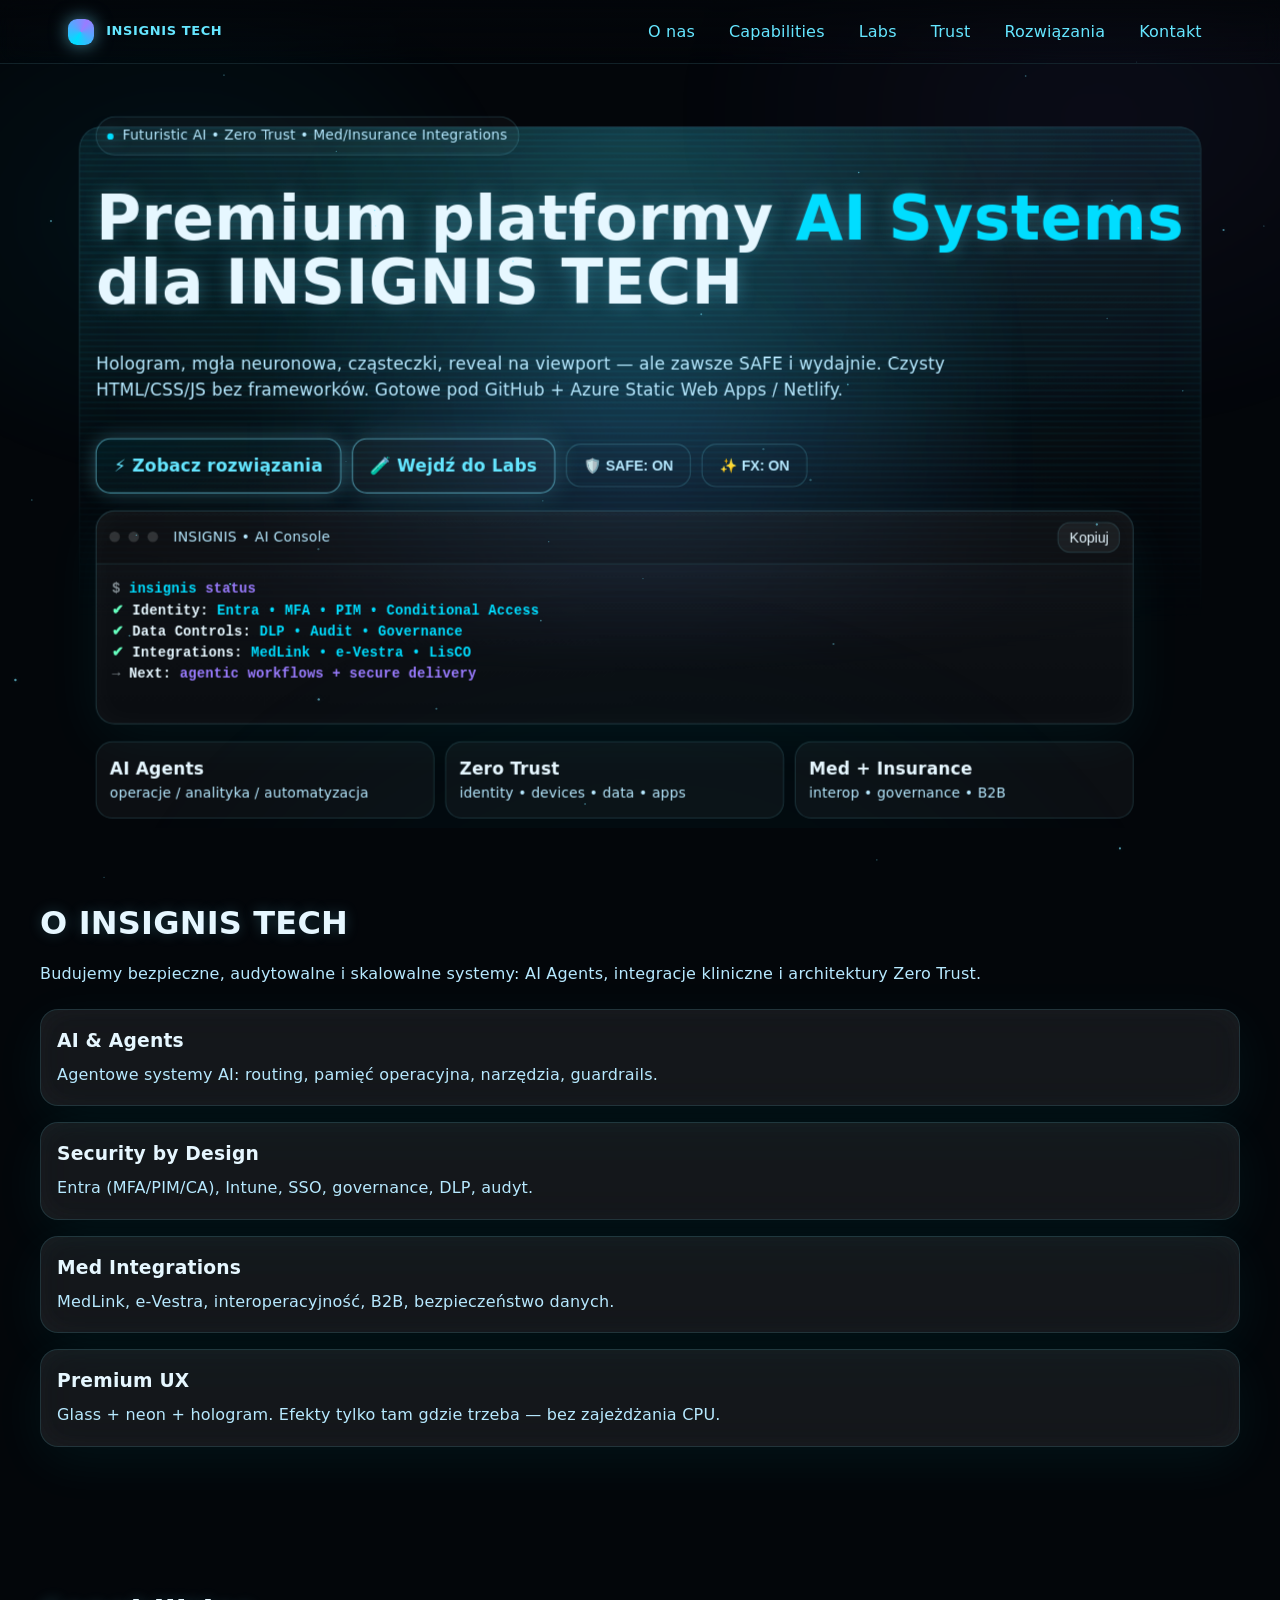
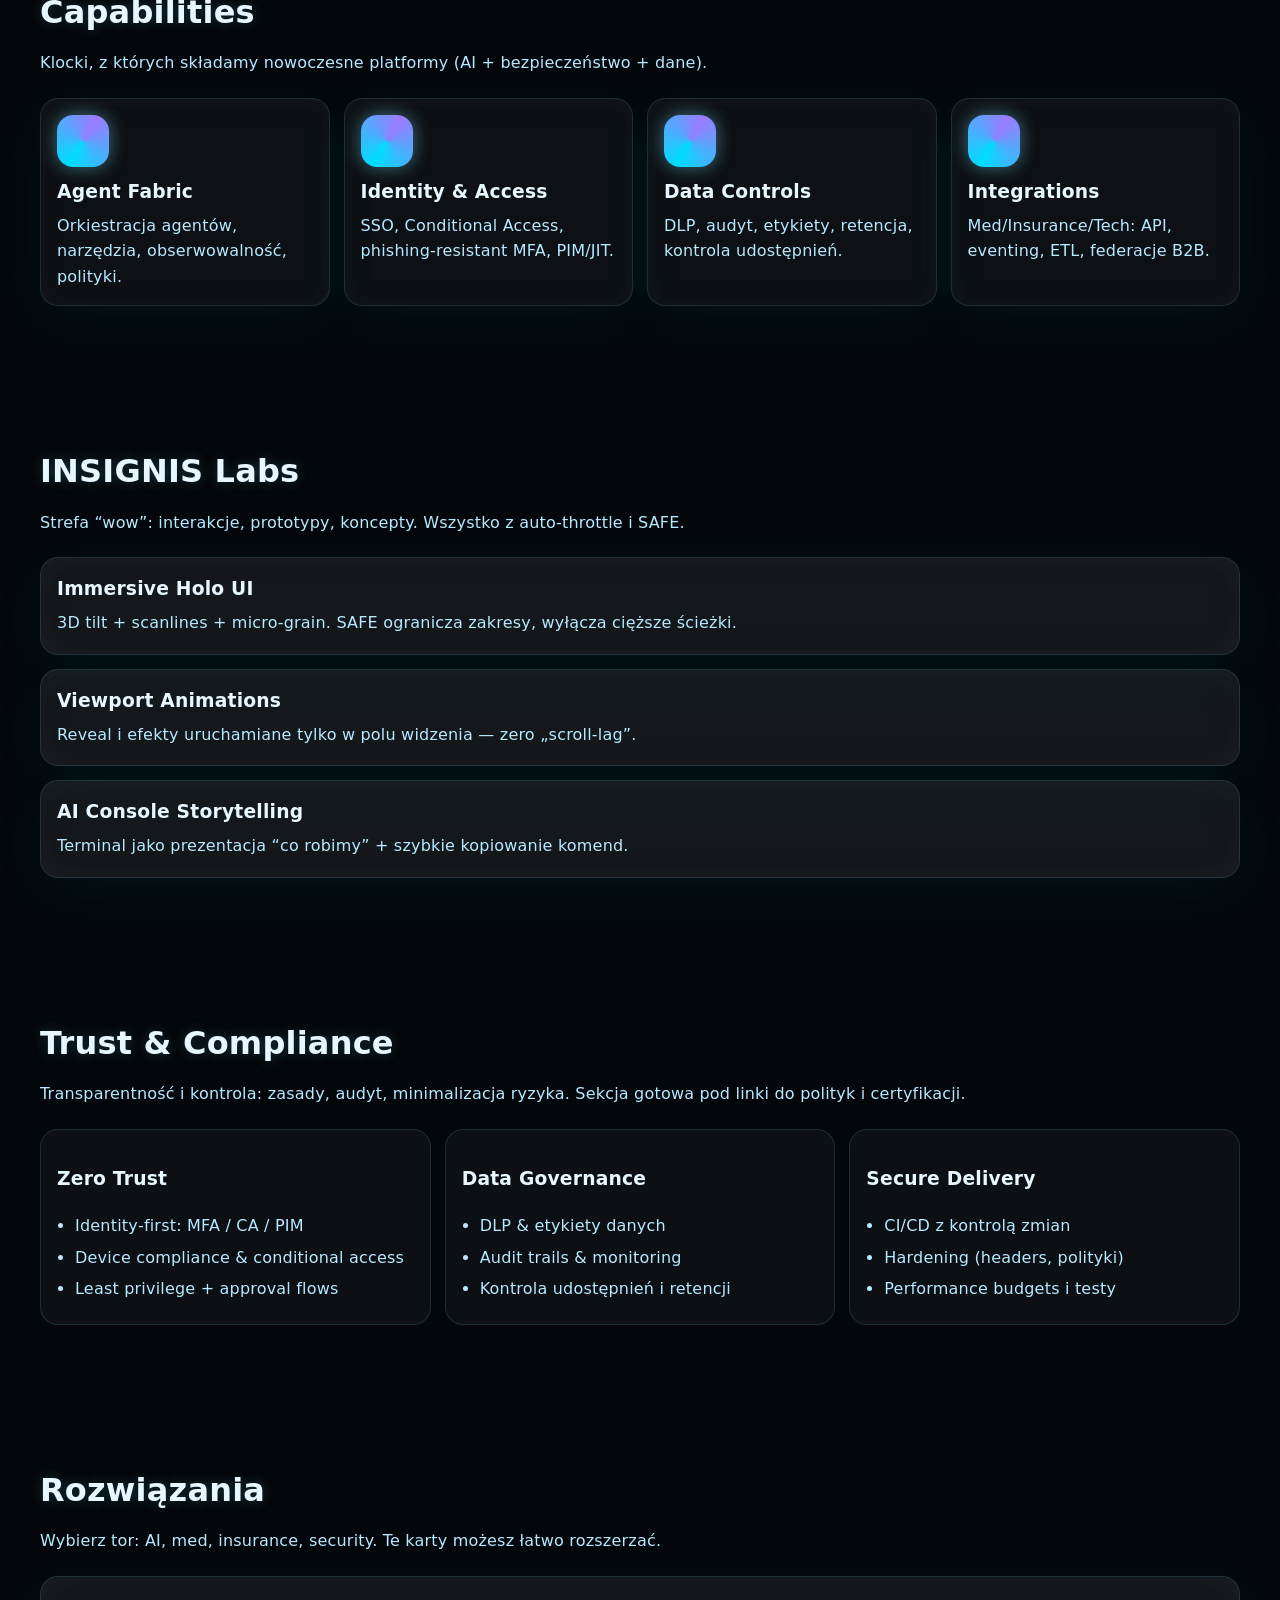
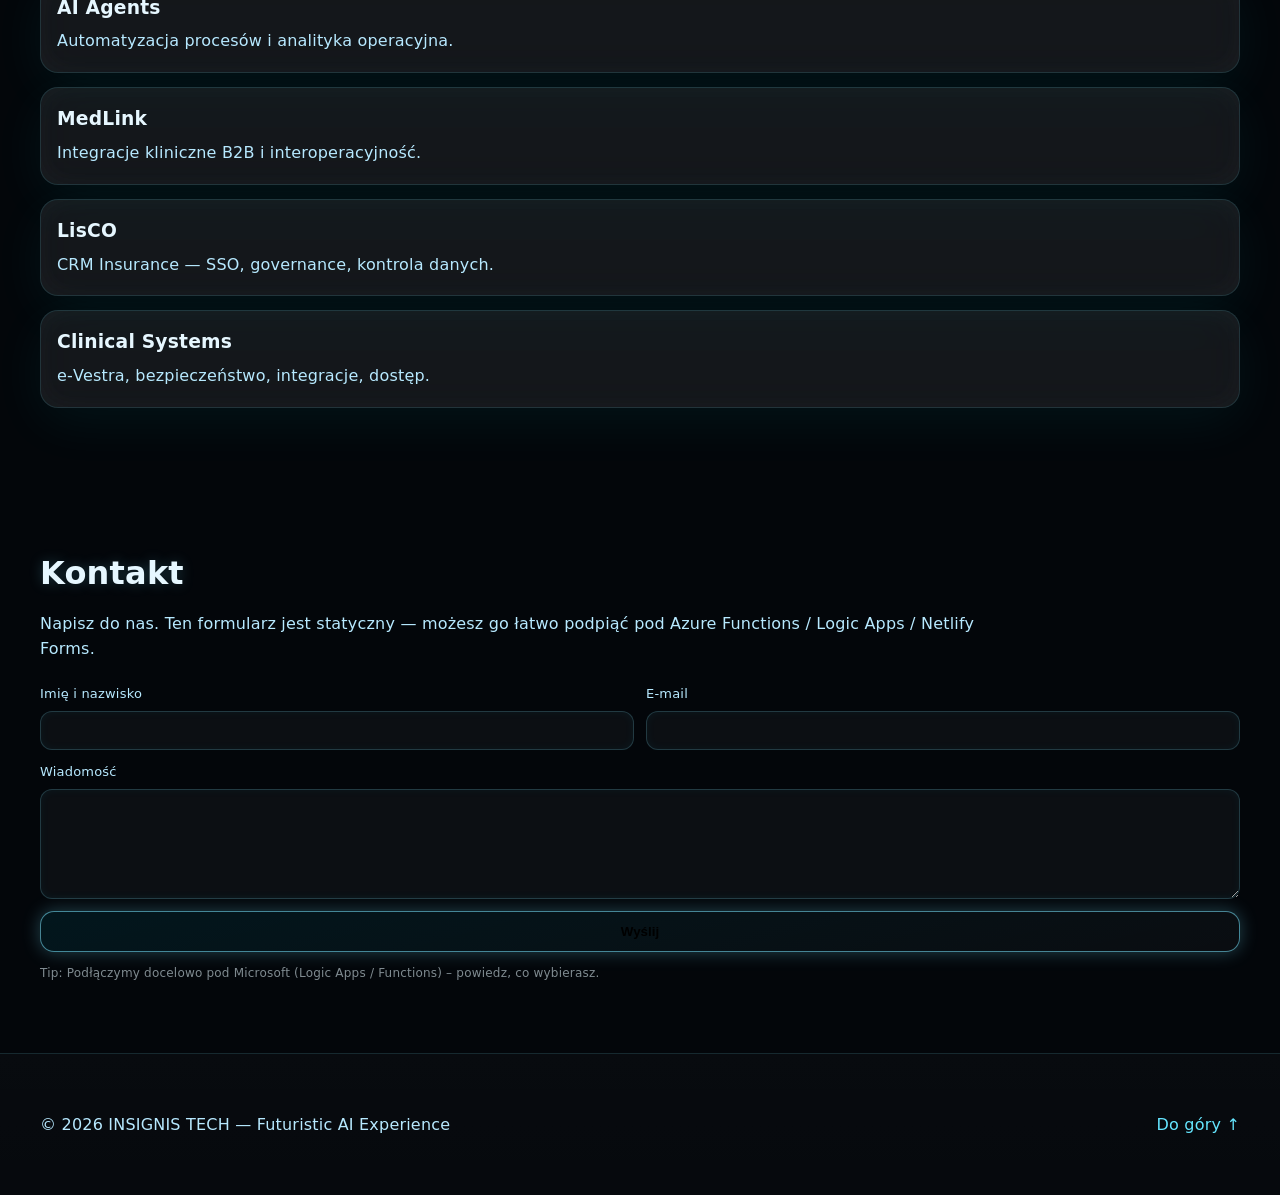
==== commit 3b281f5d: "INSIGNIS TECH — FULL premium futuristic version" ====
--- a/index.html
+++ b/index.html
@@ -1,242 +1,124 @@
-<!DOCTYPE html>
+<!doctype html>
 <html lang="pl">
 <head>
   <meta charset="utf-8" />
-  <meta name="viewport" content="width=device-width, initial-scale=1" />
-  <title>INSIGNIS TECH — Futuristic AI Experience (SAFE)</title>
-  <meta name="description" content="INSIGNIS TECH — immersyjna strona AI 360°, hologramy, neon/glass UI, lekki frontend HTML/CSS/JS. Wersja SAFE z auto-throttle i optymalizacją." />
-  <meta name="theme-color" content="#0df" />
-  <style>
-    :root {
-      --bg:#03060a; --ink:#e6f7ff; --ink-dim:#b7e9ff;
-      --aqua:#65e6ff; --cyan:#0df; --violet:#9a7cff;
-      --glass:rgba(255,255,255,0.08);
-      --border:rgba(120,230,255,0.55);
-      --maxw:1200px; --pad:clamp(16px,2.2vw,28px);
-      --radius:16px; --blur:20px; /* mniejszy blur */
-      --z-particles:7; --z-fog:8; --z-holo:10; --z-ui:20;
-    }
-    *{box-sizing:border-box}
-    html,body{
-      margin:0; padding:0; overflow-x:hidden;
-      background:
-        radial-gradient(900px 540px at 70% -10%, rgba(100,200,255,0.08), transparent 60%),
-        radial-gradient(720px 450px at 20% 120%, rgba(160,140,255,0.06), transparent 65%),
-        var(--bg);
-      color:var(--ink);
-      font:500 16px/1.6 system-ui, Segoe UI, Roboto, Helvetica, Arial, sans-serif;
-      letter-spacing:.2px;
-      scroll-behavior:smooth;
-    }
-    a{color:var(--aqua); text-decoration:none}
-    a:hover{text-decoration:underline}
-
-    /* NAV */
-    .nav{position:fixed; inset:0 0 auto 0; height:64px; z-index:var(--z-ui);
-      backdrop-filter:blur(8px);
-      background:linear-gradient(to bottom, rgba(3,6,10,0.65), rgba(3,6,10,0.2) 70%, transparent);
-      border-bottom:1px solid rgba(120,230,255,0.12);
-    }
-    .nav-inner{max-width:var(--maxw); margin:0 auto; padding:0 var(--pad);
-      height:100%; display:flex; align-items:center; justify-content:space-between}
-    .brand{display:flex; gap:12px; align-items:center; text-transform:uppercase; letter-spacing:.5px; font-weight:700}
-    .brand-logo{width:26px; height:26px; border-radius:8px;
-      background:conic-gradient(from 210deg, var(--cyan), var(--violet), var(--cyan));
-      box-shadow:0 0 14px rgba(120,230,255,0.5)
-    }
-    .brand-name{font-size:14px}
-    .nav-links{display:flex; gap:16px}
-    .nav-links a{padding:8px 10px; border-radius:10px; transition:transform .2s ease, box-shadow .2s ease, background .2s ease}
-    .nav-links a:hover{transform:translateY(-1px); box-shadow:0 0 28px rgba(120,230,255,0.2); background:rgba(255,255,255,0.03)}
-    .hamburger{display:none; width:32px; height:24px; position:relative; cursor:pointer; background:none; border:none}
-    .hamburger span, .hamburger::before, .hamburger::after{
-      content:""; display:block; height:2px; width:100%; background:var(--cyan); box-shadow:0 0 6px #0df;
-      position:absolute; left:0; transition:transform .3s ease, top .3s ease, opacity .3s ease
-    }
-    .hamburger span{top:11px}
-    .hamburger::before{top:4px}
-    .hamburger::after{top:18px}
-    .hamburger.active span{opacity:0}
-    .hamburger.active::before{top:11px; transform:rotate(45deg)}
-    .hamburger.active::after{top:11px; transform:rotate(-45deg)}
-    .drawer{
-      position:fixed; top:64px; right:0; bottom:0; width:min(82vw,340px);
-      backdrop-filter:blur(8px);
-      background:linear-gradient(180deg, rgba(8,14,20,0.85), rgba(6,10,16,0.75));
-      border-left:1px solid rgba(120,230,255,0.18);
-      transform:translateX(110%); transition:transform .3s ease; z-index:var(--z-ui);
-      padding:20px; display:flex
-    }
-    .drawer.open{transform:translateX(0)}
-    .drawer-nav{display:flex; flex-direction:column; gap:12px; width:100%}
-    .drawer-nav a{padding:10px 10px; border-radius:10px; background:rgba(255,255,255,0.03)}
-
-    /* HERO */
-    .hero{position:relative; min-height:90vh; padding-top:88px; overflow:hidden; display:flex; align-items:center; justify-content:center; perspective:1000px}
-    .fog{position:absolute; inset:-10%; pointer-events:none; z-index:var(--z-fog);
-      background:
-        radial-gradient(520px 400px at 20% 30%, rgba(0,221,255,0.07), transparent 70%),
-        radial-gradient(650px 480px at 80% 20%, rgba(154,124,255,0.07), transparent 70%),
-        radial-gradient(800px 620px at 50% 110%, rgba(0,221,255,0.06), transparent 75%);
-      filter: blur(32px); animation:fogdrift 22s ease-in-out infinite alternate
-    }
-    @keyframes fogdrift{
-      0%{transform:translate3d(-1.5%,-1.5%,0) scale(1); opacity:.85}
-      100%{transform:translate3d(1.5%,2%,0) scale(1.015); opacity:.95}
-    }
-    .holo-wrap{position:absolute; inset:0; display:grid; place-items:center; transform-style:preserve-3d; z-index:var(--z-holo); pointer-events:none}
-    .holo-dome{
-      width:min(1000px,90vw); aspect-ratio:1.9/1; border-radius:20px;
-      background:
-        radial-gradient(110% 140% at 50% 0%, rgba(13,255,255,0.09), transparent 65%),
-        radial-gradient(90% 100% at 50% 100%, rgba(154,124,255,0.09), transparent 60%),
-        linear-gradient(180deg, rgba(255,255,255,0.03), rgba(255,255,255,0.005));
-      border:1px solid rgba(120,230,255,0.2);
-      box-shadow:inset 0 0 50px rgba(13,255,255,0.05), 0 8px 60px rgba(13,255,255,0.05);
-      filter: drop-shadow(0 0 14px rgba(13,255,255,0.16));
-      transform:translateZ(36px) rotateX(0) rotateY(0); transition:transform .12s linear;
-      overflow:hidden; position:relative;
-      mask-image: radial-gradient(120% 95% at 50% 0%, black 54%, transparent 100%);
-    }
-    .holo-scan{position:absolute; inset:0;
-      background:
-        repeating-linear-gradient(to bottom, rgba(13,255,255,0.05) 0 2px, transparent 2px 5px),
-        radial-gradient(60% 80% at 50% 0%, rgba(255,255,255,0.05), transparent 70%);
-      mix-blend-mode:screen; animation:scan 4.2s linear infinite
-    }
-    @keyframes scan{from{transform:translateY(-100%)} to{transform:translateY(100%)}}
-    .hero-inner{max-width:var(--maxw); position:relative; z-index:var(--z-ui); display:grid; gap:18px; padding:0 var(--pad); transform:translateZ(52px)}
-    .eyebrow{display:inline-flex; gap:8px; align-items:center; font-size:13px; color:var(--ink-dim);
-      background:rgba(255,255,255,0.03); padding:7px 10px; border-radius:999px; border:1px solid rgba(120,230,255,0.16)}
-    .eyebrow .dot{width:6px; height:6px; border-radius:999px; background:var(--cyan); box-shadow:0 0 16px rgba(120,230,255,0.55)}
-    .title{margin:0; font-size:clamp(26px,5.2vw,56px); line-height:1.08; letter-spacing:.4px; text-shadow:0 0 18px rgba(120,230,255,0.28)}
-    .title .accent{color:var(--cyan)}
-    .subtitle{color:var(--ink-dim); max-width:740px}
-    .cta-row{display:flex; gap:10px; flex-wrap:wrap}
-    .btn{display:inline-flex; align-items:center; gap:8px; padding:12px 16px; border-radius:12px; font-weight:600;
-      border:1px solid var(--border); background:linear-gradient(165deg, rgba(13,255,255,0.07), rgba(255,255,255,0.03));
-      box-shadow:0 0 16px rgba(120,230,255,0.3); transition:transform .15s ease, box-shadow .15s ease}
-    .btn:hover{transform:translateY(-2px); box-shadow:0 0 22px rgba(120,230,255,0.38)}
-    .btn.secondary{background:rgba(255,255,255,0.03); box-shadow:0 0 26px rgba(120,230,255,0.22)}
-
-    /* SEKCJE */
-    .section{position:relative; padding:68px var(--pad)}
-    .container{max-width:var(--maxw); margin:0 auto}
-    .section-title{font-size:clamp(20px,3vw,30px); margin:0 0 14px; text-shadow:0 0 14px rgba(120,230,255,0.22)}
-    .section-lead{color:var(--ink-dim); margin:0 0 22px}
-
-    /* siatki */
-    .grid{display:grid; gap:16px; grid-template-columns:repeat(12,1fr)}
-    .card{
-      grid-column: span 12;
-      background:var(--glass); backdrop-filter:blur(var(--blur));
-      border:1px solid rgba(120,230,255,0.16); border-radius:var(--radius); padding:16px;
-      box-shadow: inset 0 0 28px rgba(255,255,255,0.03), 0 14px 54px rgba(13,255,255,0.05);
-      transition: transform .15s ease, box-shadow .15s ease, border-color .15s ease;
-    }
-    .card:hover{transform:translateY(-2px); border-color:rgba(120,230,255,0.32); box-shadow:0 8px 44px rgba(13,255,255,0.14)}
-    .icons-grid{display:grid; gap:14px; grid-template-columns: repeat(auto-fit, minmax(160px, 1fr))}
-    .icon-card{
-      background:var(--glass); backdrop-filter: blur(18px); border:1px solid rgba(120,230,255,0.16);
-      border-radius:14px; padding:14px; display:grid; gap:8px; place-items:center; text-align:center;
-      transition: transform .15s ease, box-shadow .15s ease;
-    }
-    .icon-card:hover{transform:translateY(-2px); box-shadow:0 0 28px rgba(120,230,255,0.22)}
-    .neon-icon{width:48px; height:48px; border-radius:14px; background:conic-gradient(from 210deg, var(--cyan), var(--violet), var(--cyan)); box-shadow:0 0 16px rgba(120,230,255,0.52)}
-    .solutions{display:grid; gap:14px; grid-template-columns: repeat(auto-fit, minmax(230px, 1fr))}
-    /* formularz */
-    .contact-form{display:grid; gap:12px}
-    .row{display:grid; grid-template-columns:1fr 1fr; gap:12px}
-    .field{display:grid; gap:6px}
-    .field span{font-size:13px; color:var(--ink-dim)}
-    .input, textarea{
-      width:100%; padding:11px 13px; border-radius:12px; color:var(--ink);
-      background:rgba(255,255,255,0.04); border:1px solid rgba(120,230,255,0.2);
-      outline:none; box-shadow: inset 0 0 10px rgba(13,255,255,0.05);
-      transition: border-color .15s ease, box-shadow .15s ease;
-    }
-    .input:focus, textarea:focus{border-color:var(--border); box-shadow:0 0 14px rgba(120,230,255,0.22)}
-    textarea{min-height:110px; resize:vertical}
-    .field.full{grid-column:1 / -1}
-    .hidden{position:absolute; left:-9999px}
-
-    /* FOOTER */
-    .footer{padding:40px var(--pad); border-top:1px solid rgba(120,230,255,0.14); color:var(--ink-dim); background:linear-gradient(180deg, rgba(255,255,255,0.02), rgba(255,255,255,0.01))}
-    .foot-inner{max-width:var(--maxw); margin:0 auto; display:flex; justify-content:space-between; gap:12px; flex-wrap:wrap}
-
-    /* RESPONSYWNOŚĆ */
-    @media (max-width: 980px){
-      .nav-links{display:none}
-      .hamburger{display:block}
-      .row{grid-template-columns:1fr}
-    }
-    @media (min-width: 720px){
-      .card.x4{grid-column: span 4}
-      .card.x3{grid-column: span 3}
-    }
-
-    /* REDUCED MOTION = twarde wyciszenie animacji */
-    @media (prefers-reduced-motion: reduce){
-      *, *::before, *::after {
-        animation-duration: 0.001ms !important;
-        animation-iteration-count: 1 !important;
-        transition-duration: 0.001ms !important;
-        scroll-behavior: auto !important;
-      }
-    }
-
-    /* ULTRA particles canvas */
-    .particles{position:fixed; inset:0; z-index:var(--z-particles); pointer-events:none; display:block;}
-  </style>
+  <meta name="viewport" content="width=device-width,initial-scale=1,viewport-fit=cover" />
+  <title>INSIGNIS TECH — Futuristic AI • Zero Trust • Med/Insurance Integrations</title>
+  <meta name="description" content="INSIGNIS TECH — premium AI systems, agenci, Zero Trust, integracje Med/Insurance/Tech. Futurystyczne UX, bezpieczne i wydajne animacje (SAFE)." />
+  <meta name="theme-color" content="#00ddff" />
+
+  <meta property="og:title" content="INSIGNIS TECH — Futuristic AI • Zero Trust" />
+  <meta property="og:description" content="AI Agents • Zero Trust • Med/Insurance Integrations • Premium UX" />
+  <meta property="og:type" content="website" />
+  <meta property="og:locale" content="pl_PL" />
+
+  <link rel="preload" href="./style.css" as="style" />
+  <link rel="stylesheet" href="./style.css" />
 </head>
-<body data-particles="auto" data-safe="on">
-  <!-- CANVAS cząsteczek (global) -->
+
+<body data-safe="on" data-particles="auto">
+  <a class="skip" href="#main">Przejdź do treści</a>
+
+  <!-- global canvas (particles) -->
   <canvas id="particles" class="particles" aria-hidden="true"></canvas>
 
   <!-- NAV -->
   <header class="nav" role="banner">
     <div class="nav-inner">
-      <a href="#hero" aria-label="INSIGNIS TECH — strona główna" class="brand">
+      <a class="brand" href="#hero" aria-label="INSIGNIS TECH — Start">
         <span class="brand-logo" aria-hidden="true"></span>
         <span class="brand-name">INSIGNIS TECH</span>
       </a>
+
       <nav class="nav-links" aria-label="Główna nawigacja">
-        <a href="#hero">Start</a>
         <a href="#about">O nas</a>
-        <a href="#departments">Działy</a>
-        <a href="#tech">Technologie</a>
+        <a href="#capabilities">Capabilities</a>
+        <a href="#labs">Labs</a>
+        <a href="#trust">Trust</a>
         <a href="#solutions">Rozwiązania</a>
         <a href="#contact">Kontakt</a>
       </nav>
+
       <button class="hamburger" id="hamburger" aria-label="Otwórz menu" aria-controls="drawer" aria-expanded="false">
         <span></span>
       </button>
     </div>
+
     <aside class="drawer" id="drawer" aria-hidden="true">
       <nav class="drawer-nav" aria-label="Menu mobilne">
-        <a href="#hero">Start</a>
         <a href="#about">O nas</a>
-        <a href="#departments">Działy</a>
-        <a href="#tech">Technologie</a>
+        <a href="#capabilities">Capabilities</a>
+        <a href="#labs">Labs</a>
+        <a href="#trust">Trust</a>
         <a href="#solutions">Rozwiązania</a>
         <a href="#contact">Kontakt</a>
       </nav>
+      <div class="drawer-foot">
+        <button class="btn ghost" id="toggleSafeM" type="button" aria-pressed="true">🛡️ SAFE: ON</button>
+        <button class="btn ghost" id="toggleFxM" type="button" aria-pressed="true">✨ FX: ON</button>
+      </div>
     </aside>
   </header>
 
   <!-- HERO -->
   <section id="hero" class="hero" aria-labelledby="hero-title">
     <div class="fog" aria-hidden="true"></div>
+
     <div class="holo-wrap" aria-hidden="true">
-      <div class="holo-dome" id="holoDome"><div class="holo-scan"></div></div>
+      <div class="holo-dome" id="holoDome">
+        <div class="holo-scan"></div>
+        <div class="holo-grain"></div>
+        <div class="holo-ring"></div>
+      </div>
     </div>
+
     <div class="hero-inner">
-      <p class="eyebrow"><span class="dot" aria-hidden="true"></span> Immersive AI Environment</p>
-      <h1 id="hero-title" class="title">Super‑futurystyczny interfejs <span class="accent">AI 360°</span> dla INSIGNIS TECH</h1>
-      <p class="subtitle">Hologram, mgła neuronowa i parallax 3D. Statyczny, lekki frontend (HTML/CSS/JS) + CI/CD na Netlify.</p>
+      <p class="eyebrow">
+        <span class="dot" aria-hidden="true"></span>
+        Futuristic AI • Zero Trust • Med/Insurance Integrations
+      </p>
+
+      <h1 id="hero-title" class="title">
+        Premium platformy <span class="accent">AI Systems</span><br/>
+        dla INSIGNIS TECH
+      </h1>
+
+      <p class="subtitle">
+        Hologram, mgła neuronowa, cząsteczki, reveal na viewport — ale zawsze SAFE i wydajnie.
+        Czysty HTML/CSS/JS bez frameworków. Gotowe pod GitHub + Azure Static Web Apps / Netlify.
+      </p>
+
       <div class="cta-row">
-        <a class="btn" href="#solutions">⚡ Zobacz rozwiązania AI</a>
-        <a class="btn secondary" href="#about">ℹ️ O firmie</a>
+        <a class="btn" href="#solutions">⚡ Zobacz rozwiązania</a>
+        <a class="btn secondary" href="#labs">🧪 Wejdź do Labs</a>
+        <button class="btn ghost" id="toggleSafe" type="button" aria-pressed="true" title="SAFE ogranicza ruch i obciążenie">
+          🛡️ SAFE: ON
+        </button>
+        <button class="btn ghost" id="toggleFx" type="button" aria-pressed="true" title="Wyłącza efekty (particles/fog/tilt)">
+          ✨ FX: ON
+        </button>
+      </div>
+
+      <!-- AI console -->
+      <div class="terminal reveal" data-reveal>
+        <div class="terminal-top">
+          <span class="pill"></span><span class="pill"></span><span class="pill"></span>
+          <span class="terminal-title">INSIGNIS • AI Console</span>
+          <button class="terminal-copy" id="copyCmd" type="button">Kopiuj</button>
+        </div>
+        <pre class="terminal-body" id="term">
+<span class="t-dim">$</span> <span class="t-cyan">insignis</span> <span class="t-violet">status</span>
+<span class="t-ok">✔</span> Identity: <span class="t-cyan">Entra • MFA • PIM • Conditional Access</span>
+<span class="t-ok">✔</span> Data Controls: <span class="t-cyan">DLP • Audit • Governance</span>
+<span class="t-ok">✔</span> Integrations: <span class="t-cyan">MedLink • e‑Vestra • LisCO</span>
+<span class="t-dim">→</span> Next: <span class="t-violet">agentic workflows + secure delivery</span>
+        </pre>
+      </div>
+
+      <div class="hero-stats reveal" data-reveal>
+        <div class="stat"><strong>AI Agents</strong><span>operacje / analityka / automatyzacja</span></div>
+        <div class="stat"><strong>Zero Trust</strong><span>identity • devices • data • apps</span></div>
+        <div class="stat"><strong>Med + Insurance</strong><span>interop • governance • B2B</span></div>
       </div>
     </div>
   </section>
@@ -246,41 +128,122 @@
     <section id="about" class="section">
       <div class="container">
         <h2 class="section-title">O INSIGNIS TECH</h2>
-        <p class="section-lead">Zero Trust, Agenci AI, integracje Med/Insurance/Tech. Architektury lekkie, audytowalne i gotowe na CI/CD.</p>
+        <p class="section-lead">
+          Budujemy bezpieczne, audytowalne i skalowalne systemy: AI Agents, integracje kliniczne i architektury Zero Trust.
+        </p>
+
         <div class="grid">
-          <article class="card x3"><h3>AI & Agents</h3><p>Agentowe systemy AI — operacje, analityka, kreatywność. RODO/NEN7510.</p></article>
-          <article class="card x3"><h3>Zero Trust</h3><p>Entra (MFA, PIM, CA), Intune, SSO Google (SAML/OIDC), DLP.</p></article>
-          <article class="card x3"><h3>Med Integrations</h3><p>MedLink, e‑Vestra, interoperacyjność kliniczna.</p></article>
-          <article class="card x3"><h3>Premium UX</h3><p>Glassmorphism + Neon + Hologram 360°. Zero frameworków.</p></article>
-        </div>
-      </div>
-    </section>
-
-    <!-- DEPARTMENTS -->
-    <section id="departments" class="section">
-      <div class="container">
-        <h2 class="section-title">Działy</h2>
-        <p class="section-lead">Ikony neonowe z efektem glow — responsywny grid.</p>
-        <div class="icons-grid">
-          <article class="icon-card"><div class="neon-icon" role="img" aria-label="AI / R&D"></div><strong>AI / R&D</strong><small>Agenci AI, modele</small></article>
-          <article class="icon-card"><div class="neon-icon" role="img" aria-label="Medical"></div><strong>Medical</strong><small>MedLink, EMR/HIS</small></article>
-          <article class="icon-card"><div class="neon-icon" role="img" aria-label="Insurance"></div><strong>Insurance</strong><small>LisCO, SSO</small></article>
-          <article class="icon-card"><div class="neon-icon" role="img" aria-label="Security"></div><strong>Security</strong><small>Zero Trust, DLP</small></article>
-          <article class="icon-card"><div class="neon-icon" role="img" aria-label="Data"></div><strong>Data</strong><small>Lakehouse, ETL</small></article>
-          <article class="icon-card"><div class="neon-icon" role="img" aria-label="Ops"></div><strong>Ops</strong><small>CI/CD, Observability</small></article>
-        </div>
-      </div>
-    </section>
-
-    <!-- TECHNOLOGIE -->
-    <section id="tech" class="section">
-      <div class="container">
-        <h2 class="section-title">Technologie</h2>
-        <p class="section-lead">Tkanina neuronowa, highlighty i animowane akcenty.</p>
-        <div class="grid">
-          <article class="card x4"><h3>Agent Fabric</h3><p>Routing, pamięć operacyjna, guardrails.</p></article>
-          <article class="card x4"><h3>Trust & Identity</h3><p>Entra (MFA, PIM, CA), Intune, SSO Google, DLP.</p></article>
-          <article class="card x4"><h3>Frontend Futuristic</h3><p>Neon + Glass + Hologram 360° + AI Fog. Maksymalna kontrola.</p></article>
+          <article class="card x3 reveal" data-reveal>
+            <h3>AI & Agents</h3>
+            <p>Agentowe systemy AI: routing, pamięć operacyjna, narzędzia, guardrails.</p>
+          </article>
+          <article class="card x3 reveal" data-reveal>
+            <h3>Security by Design</h3>
+            <p>Entra (MFA/PIM/CA), Intune, SSO, governance, DLP, audyt.</p>
+          </article>
+          <article class="card x3 reveal" data-reveal>
+            <h3>Med Integrations</h3>
+            <p>MedLink, e‑Vestra, interoperacyjność, B2B, bezpieczeństwo danych.</p>
+          </article>
+          <article class="card x3 reveal" data-reveal>
+            <h3>Premium UX</h3>
+            <p>Glass + neon + hologram. Efekty tylko tam gdzie trzeba — bez zajeżdżania CPU.</p>
+          </article>
+        </div>
+      </div>
+    </section>
+
+    <!-- CAPABILITIES -->
+    <section id="capabilities" class="section">
+      <div class="container">
+        <h2 class="section-title">Capabilities</h2>
+        <p class="section-lead">Klocki, z których składamy nowoczesne platformy (AI + bezpieczeństwo + dane).</p>
+
+        <div class="cap-grid">
+          <article class="cap reveal" data-reveal>
+            <div class="cap-ico" aria-hidden="true"></div>
+            <h3>Agent Fabric</h3>
+            <p>Orkiestracja agentów, narzędzia, obserwowalność, polityki.</p>
+          </article>
+          <article class="cap reveal" data-reveal>
+            <div class="cap-ico" aria-hidden="true"></div>
+            <h3>Identity & Access</h3>
+            <p>SSO, Conditional Access, phishing‑resistant MFA, PIM/JIT.</p>
+          </article>
+          <article class="cap reveal" data-reveal>
+            <div class="cap-ico" aria-hidden="true"></div>
+            <h3>Data Controls</h3>
+            <p>DLP, audyt, etykiety, retencja, kontrola udostępnień.</p>
+          </article>
+          <article class="cap reveal" data-reveal>
+            <div class="cap-ico" aria-hidden="true"></div>
+            <h3>Integrations</h3>
+            <p>Med/Insurance/Tech: API, eventing, ETL, federacje B2B.</p>
+          </article>
+        </div>
+      </div>
+    </section>
+
+    <!-- LABS -->
+    <section id="labs" class="section">
+      <div class="container">
+        <h2 class="section-title">INSIGNIS Labs</h2>
+        <p class="section-lead">
+          Strefa “wow”: interakcje, prototypy, koncepty. Wszystko z auto‑throttle i SAFE.
+        </p>
+
+        <div class="labs-grid">
+          <article class="card reveal" data-reveal>
+            <h3>Immersive Holo UI</h3>
+            <p>3D tilt + scanlines + micro‑grain. SAFE ogranicza zakresy, wyłącza cięższe ścieżki.</p>
+          </article>
+          <article class="card reveal" data-reveal>
+            <h3>Viewport Animations</h3>
+            <p>Reveal i efekty uruchamiane tylko w polu widzenia — zero „scroll‑lag”.</p>
+          </article>
+          <article class="card reveal" data-reveal>
+            <h3>AI Console Storytelling</h3>
+            <p>Terminal jako prezentacja “co robimy” + szybkie kopiowanie komend.</p>
+          </article>
+        </div>
+      </div>
+    </section>
+
+    <!-- TRUST -->
+    <section id="trust" class="section">
+      <div class="container">
+        <h2 class="section-title">Trust & Compliance</h2>
+        <p class="section-lead">
+          Transparentność i kontrola: zasady, audyt, minimalizacja ryzyka. Sekcja gotowa pod linki do polityk i certyfikacji.
+        </p>
+
+        <div class="trust-grid">
+          <article class="trust-card reveal" data-reveal>
+            <h3>Zero Trust</h3>
+            <ul>
+              <li>Identity‑first: MFA / CA / PIM</li>
+              <li>Device compliance & conditional access</li>
+              <li>Least privilege + approval flows</li>
+            </ul>
+          </article>
+
+          <article class="trust-card reveal" data-reveal>
+            <h3>Data Governance</h3>
+            <ul>
+              <li>DLP & etykiety danych</li>
+              <li>Audit trails & monitoring</li>
+              <li>Kontrola udostępnień i retencji</li>
+            </ul>
+          </article>
+
+          <article class="trust-card reveal" data-reveal>
+            <h3>Secure Delivery</h3>
+            <ul>
+              <li>CI/CD z kontrolą zmian</li>
+              <li>Hardening (headers, polityki)</li>
+              <li>Performance budgets i testy</li>
+            </ul>
+          </article>
         </div>
       </div>
     </section>
@@ -289,12 +252,13 @@
     <section id="solutions" class="section">
       <div class="container">
         <h2 class="section-title">Rozwiązania</h2>
-        <p class="section-lead">Karty glass z efektem lift‑on‑hover.</p>
+        <p class="section-lead">Wybierz tor: AI, med, insurance, security. Te karty możesz łatwo rozszerzać.</p>
+
         <div class="solutions">
-          <article class="card"><h3>AI Agents</h3><p>Automatyzacja procesów i analityka.</p></article>
-          <article class="card"><h3>MedLink</h3><p>Integracje kliniczne B2B.</p></article>
-          <article class="card"><h3>LisCO</h3><p>CRM Insurance — SSO, DLP, RODO.</p></article>
-          <article class="card"><h3>Clinical Systems</h3><p>e‑Vestra, interoperacyjność, bezpieczeństwo.</p></article>
+          <article class="card reveal" data-reveal><h3>AI Agents</h3><p>Automatyzacja procesów i analityka operacyjna.</p></article>
+          <article class="card reveal" data-reveal><h3>MedLink</h3><p>Integracje kliniczne B2B i interoperacyjność.</p></article>
+          <article class="card reveal" data-reveal><h3>LisCO</h3><p>CRM Insurance — SSO, governance, kontrola danych.</p></article>
+          <article class="card reveal" data-reveal><h3>Clinical Systems</h3><p>e‑Vestra, bezpieczeństwo, integracje, dostęp.</p></article>
         </div>
       </div>
     </section>
@@ -303,16 +267,29 @@
     <section id="contact" class="section">
       <div class="container">
         <h2 class="section-title">Kontakt</h2>
-        <p class="section-lead">Formularz (działa też w Netlify Forms).</p>
-        <form class="contact-form" name="contact" method="POST" data-netlify="true" netlify-honeypot="bot-field">
-          <input type="hidden" name="form-name" value="contact" />
-          <p class="hidden"><label>Nie wypełniaj: <input name="bot-field" /></label></p>
+        <p class="section-lead">
+          Napisz do nas. Ten formularz jest statyczny — możesz go łatwo podpiąć pod Azure Functions / Logic Apps / Netlify Forms.
+        </p>
+
+        <form class="contact-form reveal" data-reveal onsubmit="return window.InsignisContact.submit(event)">
           <div class="row">
-            <label class="field"><span>Imię i nazwisko</span><input class="input" type="text" name="name" required autocomplete="name" /></label>
-            <label class="field"><span>E‑mail</span><input class="input" type="email" name="email" required autocomplete="email" /></label>
+            <label class="field">
+              <span>Imię i nazwisko</span>
+              <input class="input" type="text" name="name" required autocomplete="name" />
+            </label>
+            <label class="field">
+              <span>E‑mail</span>
+              <input class="input" type="email" name="email" required autocomplete="email" />
+            </label>
           </div>
-          <label class="field full"><span>Wiadomość</span><textarea name="message" class="input" required rows="5"></textarea></label>
+
+          <label class="field full">
+            <span>Wiadomość</span>
+            <textarea name="message" class="input" required rows="5"></textarea>
+          </label>
+
           <button class="btn full" type="submit">Wyślij</button>
+          <p class="tiny">Tip: Podłączymy docelowo pod Microsoft (Logic Apps / Functions) – powiedz, co wybierasz.</p>
         </form>
       </div>
     </section>
@@ -326,151 +303,6 @@
     </div>
   </footer>
 
-  <script>
-    // ===== helpers =====
-    const $ = (s, c=document)=>c.querySelector(s); const $$=(s,c=document)=>Array.from(c.querySelectorAll(s));
-    const clamp=(v,min,max)=>Math.max(min,Math.min(max,v));
-
-    // year
-    document.addEventListener('DOMContentLoaded',()=>{ const y=$('#year'); if(y) y.textContent=new Date().getFullYear(); });
-
-    // mobile drawer
-    const hamburger=$('#hamburger'), drawer=$('#drawer');
-    function toggleDrawer(){ const open=drawer.classList.toggle('open'); hamburger.classList.toggle('active',open);
-      hamburger.setAttribute('aria-expanded',open?'true':'false'); drawer.setAttribute('aria-hidden',open?'false':'true'); }
-    if(hamburger&&drawer){ hamburger.addEventListener('click',toggleDrawer);
-      document.addEventListener('click',e=>{ if(openAndClickOutside(e)) toggleDrawer(); });
-      function openAndClickOutside(e){ return drawer.classList.contains('open') && !drawer.contains(e.target) && !hamburger.contains(e.target); }
-      $$('.drawer-nav a').forEach(a=>a.addEventListener('click',()=>{ if(drawer.classList.contains('open')) toggleDrawer(); }));
-    }
-
-    // smooth anchors with offset
-    $$('a[href^="#"]').forEach(a=>{
-      a.addEventListener('click',e=>{
-        const id=a.getAttribute('href').slice(1), el=document.getElementById(id); if(!el) return;
-        e.preventDefault(); const off=60; const y=el.getBoundingClientRect().top+window.scrollY-off;
-        window.scrollTo({top:y,behavior:'smooth'});
-      });
-    });
-
-    // hologram 360° (SAFE: mniejsze zakresy)
-    const dome=$('#holoDome'); let rx=0,ry=0,targetRx=0,targetRy=0;
-    const safeMode = (document.body.getAttribute('data-safe')||'on').toLowerCase()==='on';
-    if(dome){
-      window.addEventListener('mousemove',e=>{
-        const cx=innerWidth/2, cy=innerHeight/2;
-        const dx=(e.clientX-cx)/cx, dy=(e.clientY-cy)/cy;
-        const maxY = safeMode ? 7 : 12;
-        const maxX = safeMode ? 6 : 10;
-        targetRy=clamp(dx*maxY, -maxY, maxY);
-        targetRx=clamp(-dy*maxX, -maxX, maxX);
-      },{passive:true});
-      window.addEventListener('deviceorientation',e=>{
-        if(safeMode) return; // w SAFE wyłączamy gyro (często laguje)
-        const {beta,gamma}=e; if(beta==null||gamma==null) return;
-        targetRx=clamp((beta-45)/4,-10,10); targetRy=clamp(gamma/5,-12,12);
-      });
-      const loop=()=>{ rx+=(targetRx-rx)*0.08; ry+=(targetRy-ry)*0.08;
-        dome.style.transform=`translateZ(36px) rotateX(${rx.toFixed(2)}deg) rotateY(${ry.toFixed(2)}deg)`; requestAnimationFrame(loop); };
-      loop();
-    }
-
-    // fog parallax (lekki)
-    const fog=$('.fog'); if(fog){ window.addEventListener('scroll',()=>{ const m=(scrollY/innerHeight)*2.2;
-      fog.style.transform=`translate3d(${m}%, ${m*0.7}%, 0)`; fog.style.opacity=String(0.85+Math.min(0.12,scrollY/(innerHeight*2))); },{passive:true}); }
-
-    // ===== ULTRA: Particles Engine (SAFE) =====
-    (()=> {
-      const mediaReduce = matchMedia('(prefers-reduced-motion: reduce)');
-      const mode = (document.body.getAttribute('data-particles')||'auto').toLowerCase();
-      const safe = safeMode; // z góry
-      const canvas = $('#particles'); if(!canvas) return;
-      if(mediaReduce.matches || mode==='off'){ canvas.remove(); return; }
-
-      const DPR = Math.min(devicePixelRatio||1, 1.25); // limit DPI
-      const mem = navigator.deviceMemory || 4;
-      const ctx = canvas.getContext('2d',{alpha:true}); if(!ctx) return;
-
-      // gęstość (większa liczba = mniej cząsteczek)
-      const pickDensity = m => {
-        if(m==='low') return 30000;
-        if(m==='high') return 15000;
-        if(m==='medium') return 22000;
-        // auto
-        if(DPR>1.1 && mem>=6 && !safe) return 18000;
-        if(mem<=4) return 26000;
-        return 22000;
-      };
-      let density = pickDensity(mode);
-
-      let W=0,H=0,count=0,particles=[], running=true, last=0;
-      const targetFPS = 24; const frameMS = 1000/targetFPS;
-      const maxShadow = safe ? 5 : 7;
-      const maxRadius = safe ? 1.3 : 1.8;
-
-      function resize(){
-        W = Math.max(1, innerWidth); H = Math.max(1, innerHeight);
-        canvas.width = Math.floor(W*DPR); canvas.height = Math.floor(H*DPR);
-        canvas.style.width=W+'px'; canvas.style.height=H+'px';
-        ctx.setTransform(DPR,0,0,DPR,0,0);
-        count = Math.max(10, Math.floor((W*H)/density));
-        init();
-      }
-      function rnd(a,b){ return Math.random()*(b-a)+a; }
-      function init(){
-        particles.length=0;
-        for(let i=0;i<count;i++){
-          const speed = rnd(0.015, 0.07); // SAFE: wolniejsze
-          particles.push({
-            x:rnd(0,W), y:rnd(0,H),
-            r:rnd(0.5, maxRadius),
-            vx:rnd(-1,1)*speed,
-            vy:rnd(-1,1)*speed,
-            a:rnd(0.28, 0.7)
-          });
-        }
-      }
-      function step(dt){
-        ctx.clearRect(0,0,W,H);
-        ctx.globalCompositeOperation='lighter';
-        ctx.shadowColor='rgba(120,230,255,0.45)'; // mniejsza poświata
-        ctx.shadowBlur=maxShadow;
-
-        const mul = dt/(1000/60);
-        for(let i=0;i<particles.length;i++){
-          const p=particles[i]; p.x+=p.vx*mul; p.y+=p.vy*mul;
-          if(p.x<-2) p.x=W+2; if(p.x>W+2) p.x=-2; if(p.y<-2) p.y=H+2; if(p.y>H+2) p.y=-2;
-          ctx.beginPath(); ctx.fillStyle=`rgba(120,230,255,${p.a})`; ctx.arc(p.x,p.y,p.r,0,Math.PI*2); ctx.fill();
-        }
-        ctx.globalCompositeOperation='source-over';
-      }
-
-      // Auto-throttle: jeśli klatki są zbyt ciężkie → zmniejsz liczbę cząsteczek
-      let slowCounter=0;
-      function loop(ts){
-        if(!running) return;
-        if(!last) last=ts;
-        const dt = ts-last;
-        if(dt>=frameMS){
-          step(dt);
-          // ocena wydajności
-          if(dt>frameMS*1.8){ slowCounter++; if(slowCounter>20){ // ~0.8s zwolnień
-              density = Math.min(density*1.25, 50000); // mniej cząsteczek
-              count = Math.max(8, Math.floor((W*H)/density));
-              particles.length = Math.min(particles.length, count);
-              slowCounter=0;
-            }
-          } else if (slowCounter>0) slowCounter--; // wygaszanie licznika
-          last=ts;
-        }
-        requestAnimationFrame(loop);
-      }
-
-      document.addEventListener('visibilitychange',()=>{ running = (document.visibilityState==='visible'); if(running) requestAnimationFrame(loop); });
-      addEventListener('resize', resize, {passive:true});
-
-      resize(); requestAnimationFrame(loop);
-    })();
-  </script>
+  <script src="./script.js" defer></script>
 </body>
 </html>
--- a/style.css
+++ b/style.css
@@ -0,0 +1,430 @@
+:root{
+  --bg:#03060a;
+  --ink:#e6f7ff;
+  --ink-dim:#b7e9ff;
+  --aqua:#65e6ff;
+  --cyan:#00ddff;
+  --violet:#9a7cff;
+
+  --glass:rgba(255,255,255,0.07);
+  --glass2:rgba(255,255,255,0.045);
+  --border:rgba(120,230,255,0.55);
+
+  --maxw:1200px;
+  --pad:clamp(16px,2.2vw,30px);
+  --radius:18px;
+  --blur:18px;
+
+  --z-particles:7;
+  --z-fog:8;
+  --z-holo:10;
+  --z-ui:20;
+
+  --shadow: 0 14px 54px rgba(13,255,255,0.06);
+}
+
+*{box-sizing:border-box}
+html,body{
+  margin:0; padding:0; overflow-x:hidden;
+  background:
+    radial-gradient(900px 540px at 70% -10%, rgba(100,200,255,0.08), transparent 60%),
+    radial-gradient(720px 450px at 20% 120%, rgba(160,140,255,0.06), transparent 65%),
+    var(--bg);
+  color:var(--ink);
+  font:500 16px/1.6 system-ui, "Segoe UI", Roboto, Helvetica, Arial, sans-serif;
+  letter-spacing:.2px;
+  scroll-behavior:smooth;
+}
+
+a{color:var(--aqua); text-decoration:none}
+a:hover{text-decoration:underline}
+
+.skip{
+  position:absolute; left:-9999px; top:10px;
+  padding:10px 12px; border-radius:12px;
+  background:rgba(0,221,255,0.18); border:1px solid rgba(0,221,255,0.35);
+}
+.skip:focus{left:12px; z-index:9999; outline:none}
+
+/* NAV */
+.nav{
+  position:fixed; inset:0 0 auto 0; height:64px; z-index:var(--z-ui);
+  backdrop-filter:blur(10px);
+  background:linear-gradient(to bottom, rgba(3,6,10,0.72), rgba(3,6,10,0.2) 70%, transparent);
+  border-bottom:1px solid rgba(120,230,255,0.12);
+}
+.nav-inner{
+  max-width:var(--maxw); margin:0 auto; padding:0 var(--pad);
+  height:100%; display:flex; align-items:center; justify-content:space-between;
+}
+.brand{
+  display:flex; gap:12px; align-items:center;
+  text-transform:uppercase; letter-spacing:.6px; font-weight:800;
+}
+.brand-logo{
+  width:26px; height:26px; border-radius:9px;
+  background:conic-gradient(from 210deg, var(--cyan), var(--violet), var(--cyan));
+  box-shadow:0 0 18px rgba(120,230,255,0.55);
+}
+.brand-name{font-size:13px}
+.nav-links{display:flex; gap:14px}
+.nav-links a{
+  padding:8px 10px; border-radius:10px;
+  transition:transform .2s ease, box-shadow .2s ease, background .2s ease;
+}
+.nav-links a:hover{
+  transform:translateY(-1px);
+  box-shadow:0 0 28px rgba(120,230,255,0.2);
+  background:rgba(255,255,255,0.03);
+}
+
+/* Hamburger + drawer */
+.hamburger{display:none; width:32px; height:24px; position:relative; cursor:pointer; background:none; border:none}
+.hamburger span, .hamburger::before, .hamburger::after{
+  content:""; display:block; height:2px; width:100%;
+  background:var(--cyan); box-shadow:0 0 7px rgba(0,221,255,0.85);
+  position:absolute; left:0;
+  transition:transform .3s ease, top .3s ease, opacity .3s ease;
+}
+.hamburger span{top:11px}
+.hamburger::before{top:4px}
+.hamburger::after{top:18px}
+.hamburger.active span{opacity:0}
+.hamburger.active::before{top:11px; transform:rotate(45deg)}
+.hamburger.active::after{top:11px; transform:rotate(-45deg)}
+
+.drawer{
+  position:fixed; top:64px; right:0; bottom:0; width:min(84vw,360px);
+  backdrop-filter:blur(12px);
+  background:linear-gradient(180deg, rgba(8,14,20,0.88), rgba(6,10,16,0.76));
+  border-left:1px solid rgba(120,230,255,0.18);
+  transform:translateX(110%); transition:transform .3s ease;
+  z-index:var(--z-ui);
+  padding:18px; display:flex; flex-direction:column; gap:12px;
+}
+.drawer.open{transform:translateX(0)}
+.drawer-nav{display:flex; flex-direction:column; gap:10px; width:100%}
+.drawer-nav a{
+  padding:10px 12px; border-radius:12px;
+  background:rgba(255,255,255,0.03);
+  border:1px solid rgba(120,230,255,0.12);
+}
+.drawer-foot{margin-top:auto; display:flex; gap:10px; flex-wrap:wrap}
+
+/* HERO */
+.hero{
+  position:relative;
+  min-height:92vh;
+  padding-top:88px;
+  overflow:hidden;
+  display:flex;
+  align-items:center;
+  justify-content:center;
+  perspective:1000px;
+}
+.fog{
+  position:absolute; inset:-10%;
+  pointer-events:none;
+  z-index:var(--z-fog);
+  background:
+    radial-gradient(520px 400px at 20% 30%, rgba(0,221,255,0.07), transparent 70%),
+    radial-gradient(650px 480px at 80% 20%, rgba(154,124,255,0.07), transparent 70%),
+    radial-gradient(800px 620px at 50% 110%, rgba(0,221,255,0.06), transparent 75%);
+  filter: blur(34px);
+  animation:fogdrift 22s ease-in-out infinite alternate;
+}
+@keyframes fogdrift{
+  0%{transform:translate3d(-1.5%,-1.5%,0) scale(1); opacity:.86}
+  100%{transform:translate3d(1.6%,2.1%,0) scale(1.02); opacity:.96}
+}
+
+.holo-wrap{position:absolute; inset:0; display:grid; place-items:center; transform-style:preserve-3d; z-index:var(--z-holo); pointer-events:none}
+.holo-dome{
+  width:min(1080px,92vw);
+  aspect-ratio:1.95/1;
+  border-radius:22px;
+  background:
+    radial-gradient(110% 140% at 50% 0%, rgba(0,221,255,0.10), transparent 65%),
+    radial-gradient(90% 100% at 50% 100%, rgba(154,124,255,0.10), transparent 60%),
+    linear-gradient(180deg, rgba(255,255,255,0.035), rgba(255,255,255,0.006));
+  border:1px solid rgba(120,230,255,0.20);
+  box-shadow:inset 0 0 54px rgba(0,221,255,0.05), var(--shadow);
+  filter: drop-shadow(0 0 16px rgba(0,221,255,0.16));
+  transform:translateZ(38px) rotateX(0) rotateY(0);
+  transition:transform .12s linear;
+  overflow:hidden;
+  position:relative;
+  mask-image: radial-gradient(120% 95% at 50% 0%, black 55%, transparent 100%);
+}
+.holo-scan{
+  position:absolute; inset:0;
+  background:
+    repeating-linear-gradient(to bottom, rgba(0,221,255,0.05) 0 2px, transparent 2px 6px),
+    radial-gradient(60% 80% at 50% 0%, rgba(255,255,255,0.05), transparent 70%);
+  mix-blend-mode:screen;
+  animation:scan 4.2s linear infinite;
+}
+@keyframes scan{from{transform:translateY(-100%)} to{transform:translateY(100%)}}
+.holo-grain{
+  position:absolute; inset:0;
+  background-image: radial-gradient(circle at 10% 20%, rgba(255,255,255,0.06) 0 1px, transparent 1px 100%);
+  opacity:.08;
+  mix-blend-mode:overlay;
+}
+.holo-ring{
+  position:absolute; inset:-20%;
+  background:
+    radial-gradient(circle at 50% 40%, rgba(0,221,255,0.14), transparent 42%),
+    radial-gradient(circle at 50% 62%, rgba(154,124,255,0.12), transparent 44%);
+  filter: blur(26px);
+  opacity:.85;
+  animation:ring 10s ease-in-out infinite alternate;
+}
+@keyframes ring{
+  0%{transform:rotate(-6deg) scale(1)}
+  100%{transform:rotate(7deg) scale(1.03)}
+}
+
+.hero-inner{
+  max-width:var(--maxw);
+  position:relative; z-index:var(--z-ui);
+  display:grid; gap:16px;
+  padding:0 var(--pad);
+  transform:translateZ(56px);
+}
+.eyebrow{
+  display:inline-flex; gap:8px; align-items:center;
+  font-size:13px; color:var(--ink-dim);
+  background:rgba(255,255,255,0.03);
+  padding:7px 10px;
+  border-radius:999px;
+  border:1px solid rgba(120,230,255,0.16);
+  width:fit-content;
+}
+.eyebrow .dot{
+  width:6px; height:6px; border-radius:999px;
+  background:var(--cyan);
+  box-shadow:0 0 16px rgba(120,230,255,0.55);
+}
+.title{
+  margin:0;
+  font-size:clamp(28px,5.2vw,58px);
+  line-height:1.06;
+  letter-spacing:.4px;
+  text-shadow:0 0 18px rgba(120,230,255,0.28);
+}
+.title .accent{color:var(--cyan)}
+.subtitle{color:var(--ink-dim); max-width:900px}
+
+.cta-row{display:flex; gap:10px; flex-wrap:wrap; align-items:center}
+.btn{
+  display:inline-flex; align-items:center; justify-content:center;
+  gap:8px;
+  padding:12px 16px;
+  border-radius:14px;
+  font-weight:700;
+  border:1px solid rgba(120,230,255,0.55);
+  background:linear-gradient(165deg, rgba(0,221,255,0.08), rgba(255,255,255,0.03));
+  box-shadow:0 0 18px rgba(120,230,255,0.28);
+  transition:transform .15s ease, box-shadow .15s ease, border-color .15s ease;
+  cursor:pointer;
+}
+.btn:hover{transform:translateY(-2px); box-shadow:0 0 26px rgba(120,230,255,0.36)}
+.btn.secondary{background:rgba(255,255,255,0.03); box-shadow:0 0 26px rgba(120,230,255,0.20)}
+.btn.ghost{
+  background:transparent;
+  border:1px solid rgba(120,230,255,0.22);
+  box-shadow:none;
+  color:var(--ink-dim);
+}
+.btn.ghost:hover{border-color:rgba(120,230,255,0.45)}
+
+/* Terminal */
+.terminal{
+  background:linear-gradient(180deg, rgba(255,255,255,0.06), rgba(255,255,255,0.03));
+  border:1px solid rgba(120,230,255,0.18);
+  border-radius:18px;
+  overflow:hidden;
+  max-width:980px;
+  box-shadow: inset 0 0 28px rgba(255,255,255,0.03), var(--shadow);
+}
+.terminal-top{
+  display:flex; align-items:center; gap:8px;
+  padding:10px 12px;
+  border-bottom:1px solid rgba(120,230,255,0.12);
+  background:rgba(0,0,0,0.18);
+}
+.pill{width:10px; height:10px; border-radius:999px; background:rgba(255,255,255,0.15)}
+.terminal-title{margin-left:6px; color:var(--ink-dim); font-size:13px; letter-spacing:.3px}
+.terminal-copy{
+  margin-left:auto;
+  background:rgba(255,255,255,0.06);
+  border:1px solid rgba(120,230,255,0.14);
+  color:var(--ink);
+  border-radius:12px;
+  padding:6px 10px;
+  cursor:pointer;
+}
+.terminal-copy:hover{border-color:rgba(120,230,255,0.30)}
+.terminal-body{
+  margin:0;
+  padding:14px 14px 16px;
+  font: 600 13px/1.55 ui-monospace, SFMono-Regular, Menlo, Consolas, "Liberation Mono", monospace;
+  white-space:pre-wrap;
+}
+.t-dim{color:rgba(230,247,255,0.55)}
+.t-cyan{color:var(--cyan)}
+.t-violet{color:var(--violet)}
+.t-ok{color:#65ffbf}
+
+.hero-stats{
+  display:grid;
+  grid-template-columns: repeat(3, minmax(0,1fr));
+  gap:10px;
+  max-width:980px;
+}
+.stat{
+  background:rgba(255,255,255,0.04);
+  border:1px solid rgba(120,230,255,0.14);
+  border-radius:16px;
+  padding:12px;
+}
+.stat strong{display:block}
+.stat span{display:block; color:var(--ink-dim); font-size:13px}
+
+/* SEKCJE */
+.section{position:relative; padding:70px var(--pad)}
+.container{max-width:var(--maxw); margin:0 auto}
+.section-title{
+  font-size:clamp(20px,3vw,32px);
+  margin:0 0 12px;
+  text-shadow:0 0 14px rgba(120,230,255,0.22);
+}
+.section-lead{color:var(--ink-dim); margin:0 0 22px; max-width:960px}
+
+/* siatki */
+.grid{display:grid; gap:16px; grid-template-columns:repeat(12,1fr)}
+.card{
+  grid-column: span 12;
+  background:var(--glass);
+  backdrop-filter:blur(var(--blur));
+  border:1px solid rgba(120,230,255,0.14);
+  border-radius:var(--radius);
+  padding:16px 16px 18px;
+  box-shadow: inset 0 0 28px rgba(255,255,255,0.03), var(--shadow);
+  transition: transform .15s ease, box-shadow .15s ease, border-color .15s ease;
+}
+.card:hover{
+  transform:translateY(-2px);
+  border-color:rgba(120,230,255,0.30);
+  box-shadow:0 10px 46px rgba(0,221,255,0.12);
+}
+.card h3{margin:0 0 6px}
+.card p{margin:0; color:var(--ink-dim)}
+
+.cap-grid{
+  display:grid; gap:14px;
+  grid-template-columns: repeat(auto-fit, minmax(240px, 1fr));
+}
+.cap{
+  background:var(--glass2);
+  border:1px solid rgba(120,230,255,0.14);
+  border-radius:18px;
+  padding:16px;
+  backdrop-filter: blur(16px);
+  box-shadow: inset 0 0 22px rgba(255,255,255,0.03), var(--shadow);
+}
+.cap-ico{
+  width:52px; height:52px; border-radius:16px;
+  background:conic-gradient(from 210deg, var(--cyan), var(--violet), var(--cyan));
+  box-shadow:0 0 18px rgba(120,230,255,0.45);
+  margin-bottom:10px;
+}
+.cap h3{margin:0 0 6px}
+.cap p{margin:0; color:var(--ink-dim)}
+
+.labs-grid, .trust-grid{
+  display:grid; gap:14px;
+  grid-template-columns: repeat(auto-fit, minmax(260px, 1fr));
+}
+.trust-card{
+  background:rgba(255,255,255,0.04);
+  border:1px solid rgba(120,230,255,0.14);
+  border-radius:18px;
+  padding:16px;
+}
+.trust-card ul{margin:10px 0 0; padding-left:18px; color:var(--ink-dim)}
+.trust-card li{margin:6px 0}
+
+.solutions{
+  display:grid; gap:14px;
+  grid-template-columns: repeat(auto-fit, minmax(230px, 1fr));
+}
+
+/* formularz */
+.contact-form{display:grid; gap:12px}
+.row{display:grid; grid-template-columns:1fr 1fr; gap:12px}
+.field{display:grid; gap:6px}
+.field span{font-size:13px; color:var(--ink-dim)}
+.input, textarea{
+  width:100%; padding:11px 13px; border-radius:12px; color:var(--ink);
+  background:rgba(255,255,255,0.04);
+  border:1px solid rgba(120,230,255,0.2);
+  outline:none;
+  box-shadow: inset 0 0 10px rgba(0,221,255,0.05);
+  transition: border-color .15s ease, box-shadow .15s ease;
+}
+.input:focus, textarea:focus{
+  border-color:rgba(120,230,255,0.55);
+  box-shadow:0 0 16px rgba(120,230,255,0.20);
+}
+textarea{min-height:110px; resize:vertical}
+.field.full{grid-column:1 / -1}
+.tiny{color:rgba(230,247,255,0.55); font-size:12px; margin:0}
+
+/* FOOTER */
+.footer{
+  padding:42px var(--pad);
+  border-top:1px solid rgba(120,230,255,0.14);
+  color:var(--ink-dim);
+  background:linear-gradient(180deg, rgba(255,255,255,0.02), rgba(255,255,255,0.01));
+}
+.foot-inner{
+  max-width:var(--maxw); margin:0 auto;
+  display:flex; justify-content:space-between; gap:12px; flex-wrap:wrap;
+}
+
+/* Reveal */
+.reveal{
+  opacity:0;
+  transform: translateY(14px);
+  transition: opacity .55s ease, transform .55s ease;
+}
+.reveal.in{opacity:1; transform: translateY(0)}
+
+/* Responsywność */
+@media (max-width: 980px){
+  .nav-links{display:none}
+  .hamburger{display:block}
+  .row{grid-template-columns:1fr}
+  .hero-stats{grid-template-columns:1fr; max-width:680px}
+}
+
+/* Reduced motion */
+@media (prefers-reduced-motion: reduce){
+  *, *::before, *::after{
+    animation-duration: 0.001ms !important;
+    animation-iteration-count: 1 !important;
+    transition-duration: 0.001ms !important;
+    scroll-behavior: auto !important;
+  }
+  .reveal{opacity:1; transform:none}
+}
+
+/* Particles canvas */
+.particles{
+  position:fixed; inset:0;
+  z-index:var(--z-particles);
+  pointer-events:none;
+  display:block;
+}
--- a/style.css
+++ b/style.css
@@ -0,0 +1,430 @@
+:root{
+  --bg:#03060a;
+  --ink:#e6f7ff;
+  --ink-dim:#b7e9ff;
+  --aqua:#65e6ff;
+  --cyan:#00ddff;
+  --violet:#9a7cff;
+
+  --glass:rgba(255,255,255,0.07);
+  --glass2:rgba(255,255,255,0.045);
+  --border:rgba(120,230,255,0.55);
+
+  --maxw:1200px;
+  --pad:clamp(16px,2.2vw,30px);
+  --radius:18px;
+  --blur:18px;
+
+  --z-particles:7;
+  --z-fog:8;
+  --z-holo:10;
+  --z-ui:20;
+
+  --shadow: 0 14px 54px rgba(13,255,255,0.06);
+}
+
+*{box-sizing:border-box}
+html,body{
+  margin:0; padding:0; overflow-x:hidden;
+  background:
+    radial-gradient(900px 540px at 70% -10%, rgba(100,200,255,0.08), transparent 60%),
+    radial-gradient(720px 450px at 20% 120%, rgba(160,140,255,0.06), transparent 65%),
+    var(--bg);
+  color:var(--ink);
+  font:500 16px/1.6 system-ui, "Segoe UI", Roboto, Helvetica, Arial, sans-serif;
+  letter-spacing:.2px;
+  scroll-behavior:smooth;
+}
+
+a{color:var(--aqua); text-decoration:none}
+a:hover{text-decoration:underline}
+
+.skip{
+  position:absolute; left:-9999px; top:10px;
+  padding:10px 12px; border-radius:12px;
+  background:rgba(0,221,255,0.18); border:1px solid rgba(0,221,255,0.35);
+}
+.skip:focus{left:12px; z-index:9999; outline:none}
+
+/* NAV */
+.nav{
+  position:fixed; inset:0 0 auto 0; height:64px; z-index:var(--z-ui);
+  backdrop-filter:blur(10px);
+  background:linear-gradient(to bottom, rgba(3,6,10,0.72), rgba(3,6,10,0.2) 70%, transparent);
+  border-bottom:1px solid rgba(120,230,255,0.12);
+}
+.nav-inner{
+  max-width:var(--maxw); margin:0 auto; padding:0 var(--pad);
+  height:100%; display:flex; align-items:center; justify-content:space-between;
+}
+.brand{
+  display:flex; gap:12px; align-items:center;
+  text-transform:uppercase; letter-spacing:.6px; font-weight:800;
+}
+.brand-logo{
+  width:26px; height:26px; border-radius:9px;
+  background:conic-gradient(from 210deg, var(--cyan), var(--violet), var(--cyan));
+  box-shadow:0 0 18px rgba(120,230,255,0.55);
+}
+.brand-name{font-size:13px}
+.nav-links{display:flex; gap:14px}
+.nav-links a{
+  padding:8px 10px; border-radius:10px;
+  transition:transform .2s ease, box-shadow .2s ease, background .2s ease;
+}
+.nav-links a:hover{
+  transform:translateY(-1px);
+  box-shadow:0 0 28px rgba(120,230,255,0.2);
+  background:rgba(255,255,255,0.03);
+}
+
+/* Hamburger + drawer */
+.hamburger{display:none; width:32px; height:24px; position:relative; cursor:pointer; background:none; border:none}
+.hamburger span, .hamburger::before, .hamburger::after{
+  content:""; display:block; height:2px; width:100%;
+  background:var(--cyan); box-shadow:0 0 7px rgba(0,221,255,0.85);
+  position:absolute; left:0;
+  transition:transform .3s ease, top .3s ease, opacity .3s ease;
+}
+.hamburger span{top:11px}
+.hamburger::before{top:4px}
+.hamburger::after{top:18px}
+.hamburger.active span{opacity:0}
+.hamburger.active::before{top:11px; transform:rotate(45deg)}
+.hamburger.active::after{top:11px; transform:rotate(-45deg)}
+
+.drawer{
+  position:fixed; top:64px; right:0; bottom:0; width:min(84vw,360px);
+  backdrop-filter:blur(12px);
+  background:linear-gradient(180deg, rgba(8,14,20,0.88), rgba(6,10,16,0.76));
+  border-left:1px solid rgba(120,230,255,0.18);
+  transform:translateX(110%); transition:transform .3s ease;
+  z-index:var(--z-ui);
+  padding:18px; display:flex; flex-direction:column; gap:12px;
+}
+.drawer.open{transform:translateX(0)}
+.drawer-nav{display:flex; flex-direction:column; gap:10px; width:100%}
+.drawer-nav a{
+  padding:10px 12px; border-radius:12px;
+  background:rgba(255,255,255,0.03);
+  border:1px solid rgba(120,230,255,0.12);
+}
+.drawer-foot{margin-top:auto; display:flex; gap:10px; flex-wrap:wrap}
+
+/* HERO */
+.hero{
+  position:relative;
+  min-height:92vh;
+  padding-top:88px;
+  overflow:hidden;
+  display:flex;
+  align-items:center;
+  justify-content:center;
+  perspective:1000px;
+}
+.fog{
+  position:absolute; inset:-10%;
+  pointer-events:none;
+  z-index:var(--z-fog);
+  background:
+    radial-gradient(520px 400px at 20% 30%, rgba(0,221,255,0.07), transparent 70%),
+    radial-gradient(650px 480px at 80% 20%, rgba(154,124,255,0.07), transparent 70%),
+    radial-gradient(800px 620px at 50% 110%, rgba(0,221,255,0.06), transparent 75%);
+  filter: blur(34px);
+  animation:fogdrift 22s ease-in-out infinite alternate;
+}
+@keyframes fogdrift{
+  0%{transform:translate3d(-1.5%,-1.5%,0) scale(1); opacity:.86}
+  100%{transform:translate3d(1.6%,2.1%,0) scale(1.02); opacity:.96}
+}
+
+.holo-wrap{position:absolute; inset:0; display:grid; place-items:center; transform-style:preserve-3d; z-index:var(--z-holo); pointer-events:none}
+.holo-dome{
+  width:min(1080px,92vw);
+  aspect-ratio:1.95/1;
+  border-radius:22px;
+  background:
+    radial-gradient(110% 140% at 50% 0%, rgba(0,221,255,0.10), transparent 65%),
+    radial-gradient(90% 100% at 50% 100%, rgba(154,124,255,0.10), transparent 60%),
+    linear-gradient(180deg, rgba(255,255,255,0.035), rgba(255,255,255,0.006));
+  border:1px solid rgba(120,230,255,0.20);
+  box-shadow:inset 0 0 54px rgba(0,221,255,0.05), var(--shadow);
+  filter: drop-shadow(0 0 16px rgba(0,221,255,0.16));
+  transform:translateZ(38px) rotateX(0) rotateY(0);
+  transition:transform .12s linear;
+  overflow:hidden;
+  position:relative;
+  mask-image: radial-gradient(120% 95% at 50% 0%, black 55%, transparent 100%);
+}
+.holo-scan{
+  position:absolute; inset:0;
+  background:
+    repeating-linear-gradient(to bottom, rgba(0,221,255,0.05) 0 2px, transparent 2px 6px),
+    radial-gradient(60% 80% at 50% 0%, rgba(255,255,255,0.05), transparent 70%);
+  mix-blend-mode:screen;
+  animation:scan 4.2s linear infinite;
+}
+@keyframes scan{from{transform:translateY(-100%)} to{transform:translateY(100%)}}
+.holo-grain{
+  position:absolute; inset:0;
+  background-image: radial-gradient(circle at 10% 20%, rgba(255,255,255,0.06) 0 1px, transparent 1px 100%);
+  opacity:.08;
+  mix-blend-mode:overlay;
+}
+.holo-ring{
+  position:absolute; inset:-20%;
+  background:
+    radial-gradient(circle at 50% 40%, rgba(0,221,255,0.14), transparent 42%),
+    radial-gradient(circle at 50% 62%, rgba(154,124,255,0.12), transparent 44%);
+  filter: blur(26px);
+  opacity:.85;
+  animation:ring 10s ease-in-out infinite alternate;
+}
+@keyframes ring{
+  0%{transform:rotate(-6deg) scale(1)}
+  100%{transform:rotate(7deg) scale(1.03)}
+}
+
+.hero-inner{
+  max-width:var(--maxw);
+  position:relative; z-index:var(--z-ui);
+  display:grid; gap:16px;
+  padding:0 var(--pad);
+  transform:translateZ(56px);
+}
+.eyebrow{
+  display:inline-flex; gap:8px; align-items:center;
+  font-size:13px; color:var(--ink-dim);
+  background:rgba(255,255,255,0.03);
+  padding:7px 10px;
+  border-radius:999px;
+  border:1px solid rgba(120,230,255,0.16);
+  width:fit-content;
+}
+.eyebrow .dot{
+  width:6px; height:6px; border-radius:999px;
+  background:var(--cyan);
+  box-shadow:0 0 16px rgba(120,230,255,0.55);
+}
+.title{
+  margin:0;
+  font-size:clamp(28px,5.2vw,58px);
+  line-height:1.06;
+  letter-spacing:.4px;
+  text-shadow:0 0 18px rgba(120,230,255,0.28);
+}
+.title .accent{color:var(--cyan)}
+.subtitle{color:var(--ink-dim); max-width:900px}
+
+.cta-row{display:flex; gap:10px; flex-wrap:wrap; align-items:center}
+.btn{
+  display:inline-flex; align-items:center; justify-content:center;
+  gap:8px;
+  padding:12px 16px;
+  border-radius:14px;
+  font-weight:700;
+  border:1px solid rgba(120,230,255,0.55);
+  background:linear-gradient(165deg, rgba(0,221,255,0.08), rgba(255,255,255,0.03));
+  box-shadow:0 0 18px rgba(120,230,255,0.28);
+  transition:transform .15s ease, box-shadow .15s ease, border-color .15s ease;
+  cursor:pointer;
+}
+.btn:hover{transform:translateY(-2px); box-shadow:0 0 26px rgba(120,230,255,0.36)}
+.btn.secondary{background:rgba(255,255,255,0.03); box-shadow:0 0 26px rgba(120,230,255,0.20)}
+.btn.ghost{
+  background:transparent;
+  border:1px solid rgba(120,230,255,0.22);
+  box-shadow:none;
+  color:var(--ink-dim);
+}
+.btn.ghost:hover{border-color:rgba(120,230,255,0.45)}
+
+/* Terminal */
+.terminal{
+  background:linear-gradient(180deg, rgba(255,255,255,0.06), rgba(255,255,255,0.03));
+  border:1px solid rgba(120,230,255,0.18);
+  border-radius:18px;
+  overflow:hidden;
+  max-width:980px;
+  box-shadow: inset 0 0 28px rgba(255,255,255,0.03), var(--shadow);
+}
+.terminal-top{
+  display:flex; align-items:center; gap:8px;
+  padding:10px 12px;
+  border-bottom:1px solid rgba(120,230,255,0.12);
+  background:rgba(0,0,0,0.18);
+}
+.pill{width:10px; height:10px; border-radius:999px; background:rgba(255,255,255,0.15)}
+.terminal-title{margin-left:6px; color:var(--ink-dim); font-size:13px; letter-spacing:.3px}
+.terminal-copy{
+  margin-left:auto;
+  background:rgba(255,255,255,0.06);
+  border:1px solid rgba(120,230,255,0.14);
+  color:var(--ink);
+  border-radius:12px;
+  padding:6px 10px;
+  cursor:pointer;
+}
+.terminal-copy:hover{border-color:rgba(120,230,255,0.30)}
+.terminal-body{
+  margin:0;
+  padding:14px 14px 16px;
+  font: 600 13px/1.55 ui-monospace, SFMono-Regular, Menlo, Consolas, "Liberation Mono", monospace;
+  white-space:pre-wrap;
+}
+.t-dim{color:rgba(230,247,255,0.55)}
+.t-cyan{color:var(--cyan)}
+.t-violet{color:var(--violet)}
+.t-ok{color:#65ffbf}
+
+.hero-stats{
+  display:grid;
+  grid-template-columns: repeat(3, minmax(0,1fr));
+  gap:10px;
+  max-width:980px;
+}
+.stat{
+  background:rgba(255,255,255,0.04);
+  border:1px solid rgba(120,230,255,0.14);
+  border-radius:16px;
+  padding:12px;
+}
+.stat strong{display:block}
+.stat span{display:block; color:var(--ink-dim); font-size:13px}
+
+/* SEKCJE */
+.section{position:relative; padding:70px var(--pad)}
+.container{max-width:var(--maxw); margin:0 auto}
+.section-title{
+  font-size:clamp(20px,3vw,32px);
+  margin:0 0 12px;
+  text-shadow:0 0 14px rgba(120,230,255,0.22);
+}
+.section-lead{color:var(--ink-dim); margin:0 0 22px; max-width:960px}
+
+/* siatki */
+.grid{display:grid; gap:16px; grid-template-columns:repeat(12,1fr)}
+.card{
+  grid-column: span 12;
+  background:var(--glass);
+  backdrop-filter:blur(var(--blur));
+  border:1px solid rgba(120,230,255,0.14);
+  border-radius:var(--radius);
+  padding:16px 16px 18px;
+  box-shadow: inset 0 0 28px rgba(255,255,255,0.03), var(--shadow);
+  transition: transform .15s ease, box-shadow .15s ease, border-color .15s ease;
+}
+.card:hover{
+  transform:translateY(-2px);
+  border-color:rgba(120,230,255,0.30);
+  box-shadow:0 10px 46px rgba(0,221,255,0.12);
+}
+.card h3{margin:0 0 6px}
+.card p{margin:0; color:var(--ink-dim)}
+
+.cap-grid{
+  display:grid; gap:14px;
+  grid-template-columns: repeat(auto-fit, minmax(240px, 1fr));
+}
+.cap{
+  background:var(--glass2);
+  border:1px solid rgba(120,230,255,0.14);
+  border-radius:18px;
+  padding:16px;
+  backdrop-filter: blur(16px);
+  box-shadow: inset 0 0 22px rgba(255,255,255,0.03), var(--shadow);
+}
+.cap-ico{
+  width:52px; height:52px; border-radius:16px;
+  background:conic-gradient(from 210deg, var(--cyan), var(--violet), var(--cyan));
+  box-shadow:0 0 18px rgba(120,230,255,0.45);
+  margin-bottom:10px;
+}
+.cap h3{margin:0 0 6px}
+.cap p{margin:0; color:var(--ink-dim)}
+
+.labs-grid, .trust-grid{
+  display:grid; gap:14px;
+  grid-template-columns: repeat(auto-fit, minmax(260px, 1fr));
+}
+.trust-card{
+  background:rgba(255,255,255,0.04);
+  border:1px solid rgba(120,230,255,0.14);
+  border-radius:18px;
+  padding:16px;
+}
+.trust-card ul{margin:10px 0 0; padding-left:18px; color:var(--ink-dim)}
+.trust-card li{margin:6px 0}
+
+.solutions{
+  display:grid; gap:14px;
+  grid-template-columns: repeat(auto-fit, minmax(230px, 1fr));
+}
+
+/* formularz */
+.contact-form{display:grid; gap:12px}
+.row{display:grid; grid-template-columns:1fr 1fr; gap:12px}
+.field{display:grid; gap:6px}
+.field span{font-size:13px; color:var(--ink-dim)}
+.input, textarea{
+  width:100%; padding:11px 13px; border-radius:12px; color:var(--ink);
+  background:rgba(255,255,255,0.04);
+  border:1px solid rgba(120,230,255,0.2);
+  outline:none;
+  box-shadow: inset 0 0 10px rgba(0,221,255,0.05);
+  transition: border-color .15s ease, box-shadow .15s ease;
+}
+.input:focus, textarea:focus{
+  border-color:rgba(120,230,255,0.55);
+  box-shadow:0 0 16px rgba(120,230,255,0.20);
+}
+textarea{min-height:110px; resize:vertical}
+.field.full{grid-column:1 / -1}
+.tiny{color:rgba(230,247,255,0.55); font-size:12px; margin:0}
+
+/* FOOTER */
+.footer{
+  padding:42px var(--pad);
+  border-top:1px solid rgba(120,230,255,0.14);
+  color:var(--ink-dim);
+  background:linear-gradient(180deg, rgba(255,255,255,0.02), rgba(255,255,255,0.01));
+}
+.foot-inner{
+  max-width:var(--maxw); margin:0 auto;
+  display:flex; justify-content:space-between; gap:12px; flex-wrap:wrap;
+}
+
+/* Reveal */
+.reveal{
+  opacity:0;
+  transform: translateY(14px);
+  transition: opacity .55s ease, transform .55s ease;
+}
+.reveal.in{opacity:1; transform: translateY(0)}
+
+/* Responsywność */
+@media (max-width: 980px){
+  .nav-links{display:none}
+  .hamburger{display:block}
+  .row{grid-template-columns:1fr}
+  .hero-stats{grid-template-columns:1fr; max-width:680px}
+}
+
+/* Reduced motion */
+@media (prefers-reduced-motion: reduce){
+  *, *::before, *::after{
+    animation-duration: 0.001ms !important;
+    animation-iteration-count: 1 !important;
+    transition-duration: 0.001ms !important;
+    scroll-behavior: auto !important;
+  }
+  .reveal{opacity:1; transform:none}
+}
+
+/* Particles canvas */
+.particles{
+  position:fixed; inset:0;
+  z-index:var(--z-particles);
+  pointer-events:none;
+  display:block;
+}
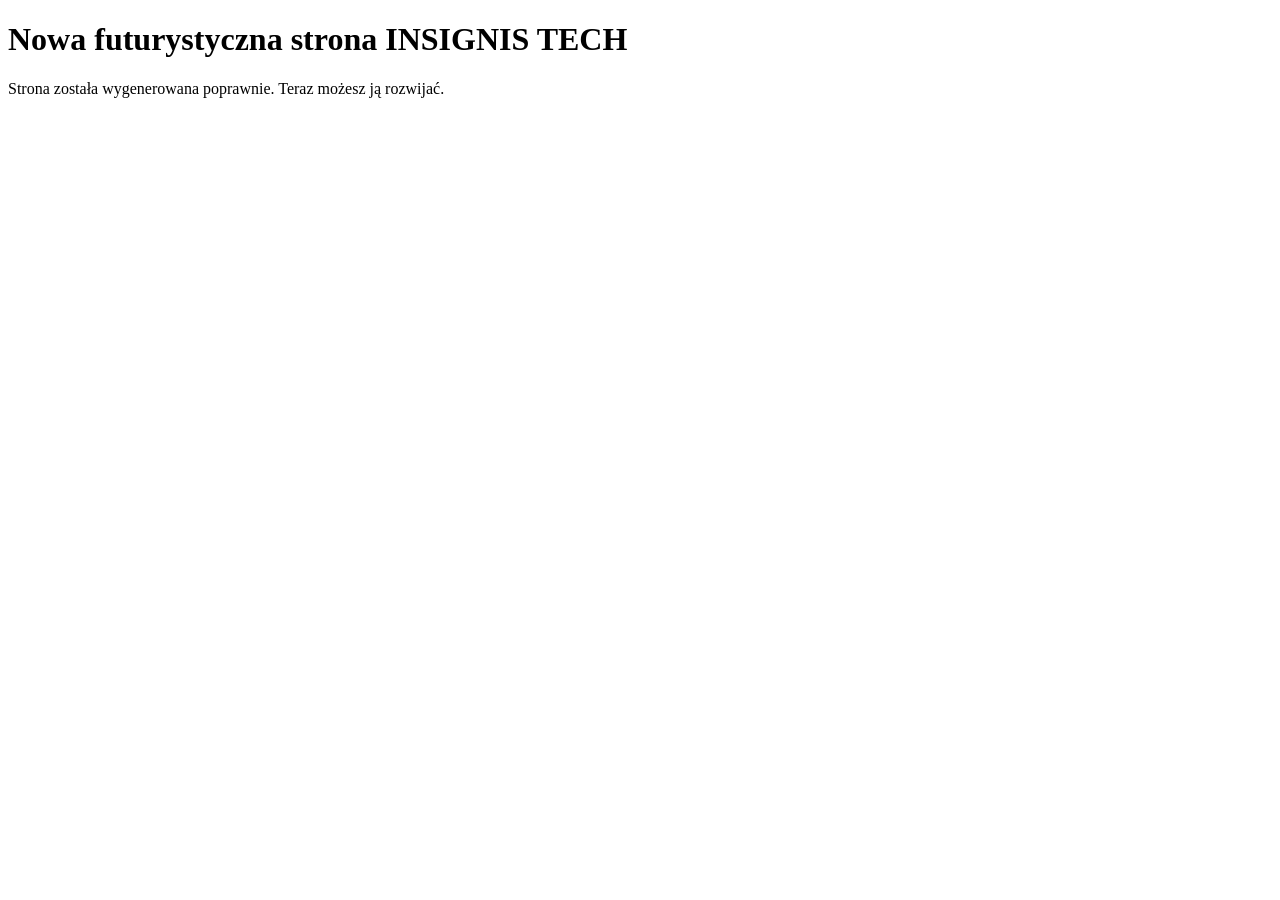
==== commit 32f1a63c: "Add files via upload" ====
--- a/index.html
+++ b/index.html
@@ -1,308 +1,13 @@
-<!doctype html>
+<!DOCTYPE html>
 <html lang="pl">
 <head>
-  <meta charset="utf-8" />
-  <meta name="viewport" content="width=device-width,initial-scale=1,viewport-fit=cover" />
-  <title>INSIGNIS TECH — Futuristic AI • Zero Trust • Med/Insurance Integrations</title>
-  <meta name="description" content="INSIGNIS TECH — premium AI systems, agenci, Zero Trust, integracje Med/Insurance/Tech. Futurystyczne UX, bezpieczne i wydajne animacje (SAFE)." />
-  <meta name="theme-color" content="#00ddff" />
-
-  <meta property="og:title" content="INSIGNIS TECH — Futuristic AI • Zero Trust" />
-  <meta property="og:description" content="AI Agents • Zero Trust • Med/Insurance Integrations • Premium UX" />
-  <meta property="og:type" content="website" />
-  <meta property="og:locale" content="pl_PL" />
-
-  <link rel="preload" href="./style.css" as="style" />
-  <link rel="stylesheet" href="./style.css" />
+<meta charset="utf-8">
+<title>INSIGNIS TECH — Futuristic AI Experience</title>
+<link rel="stylesheet" href="assets/css/styles.css">
 </head>
-
-<body data-safe="on" data-particles="auto">
-  <a class="skip" href="#main">Przejdź do treści</a>
-
-  <!-- global canvas (particles) -->
-  <canvas id="particles" class="particles" aria-hidden="true"></canvas>
-
-  <!-- NAV -->
-  <header class="nav" role="banner">
-    <div class="nav-inner">
-      <a class="brand" href="#hero" aria-label="INSIGNIS TECH — Start">
-        <span class="brand-logo" aria-hidden="true"></span>
-        <span class="brand-name">INSIGNIS TECH</span>
-      </a>
-
-      <nav class="nav-links" aria-label="Główna nawigacja">
-        <a href="#about">O nas</a>
-        <a href="#capabilities">Capabilities</a>
-        <a href="#labs">Labs</a>
-        <a href="#trust">Trust</a>
-        <a href="#solutions">Rozwiązania</a>
-        <a href="#contact">Kontakt</a>
-      </nav>
-
-      <button class="hamburger" id="hamburger" aria-label="Otwórz menu" aria-controls="drawer" aria-expanded="false">
-        <span></span>
-      </button>
-    </div>
-
-    <aside class="drawer" id="drawer" aria-hidden="true">
-      <nav class="drawer-nav" aria-label="Menu mobilne">
-        <a href="#about">O nas</a>
-        <a href="#capabilities">Capabilities</a>
-        <a href="#labs">Labs</a>
-        <a href="#trust">Trust</a>
-        <a href="#solutions">Rozwiązania</a>
-        <a href="#contact">Kontakt</a>
-      </nav>
-      <div class="drawer-foot">
-        <button class="btn ghost" id="toggleSafeM" type="button" aria-pressed="true">🛡️ SAFE: ON</button>
-        <button class="btn ghost" id="toggleFxM" type="button" aria-pressed="true">✨ FX: ON</button>
-      </div>
-    </aside>
-  </header>
-
-  <!-- HERO -->
-  <section id="hero" class="hero" aria-labelledby="hero-title">
-    <div class="fog" aria-hidden="true"></div>
-
-    <div class="holo-wrap" aria-hidden="true">
-      <div class="holo-dome" id="holoDome">
-        <div class="holo-scan"></div>
-        <div class="holo-grain"></div>
-        <div class="holo-ring"></div>
-      </div>
-    </div>
-
-    <div class="hero-inner">
-      <p class="eyebrow">
-        <span class="dot" aria-hidden="true"></span>
-        Futuristic AI • Zero Trust • Med/Insurance Integrations
-      </p>
-
-      <h1 id="hero-title" class="title">
-        Premium platformy <span class="accent">AI Systems</span><br/>
-        dla INSIGNIS TECH
-      </h1>
-
-      <p class="subtitle">
-        Hologram, mgła neuronowa, cząsteczki, reveal na viewport — ale zawsze SAFE i wydajnie.
-        Czysty HTML/CSS/JS bez frameworków. Gotowe pod GitHub + Azure Static Web Apps / Netlify.
-      </p>
-
-      <div class="cta-row">
-        <a class="btn" href="#solutions">⚡ Zobacz rozwiązania</a>
-        <a class="btn secondary" href="#labs">🧪 Wejdź do Labs</a>
-        <button class="btn ghost" id="toggleSafe" type="button" aria-pressed="true" title="SAFE ogranicza ruch i obciążenie">
-          🛡️ SAFE: ON
-        </button>
-        <button class="btn ghost" id="toggleFx" type="button" aria-pressed="true" title="Wyłącza efekty (particles/fog/tilt)">
-          ✨ FX: ON
-        </button>
-      </div>
-
-      <!-- AI console -->
-      <div class="terminal reveal" data-reveal>
-        <div class="terminal-top">
-          <span class="pill"></span><span class="pill"></span><span class="pill"></span>
-          <span class="terminal-title">INSIGNIS • AI Console</span>
-          <button class="terminal-copy" id="copyCmd" type="button">Kopiuj</button>
-        </div>
-        <pre class="terminal-body" id="term">
-<span class="t-dim">$</span> <span class="t-cyan">insignis</span> <span class="t-violet">status</span>
-<span class="t-ok">✔</span> Identity: <span class="t-cyan">Entra • MFA • PIM • Conditional Access</span>
-<span class="t-ok">✔</span> Data Controls: <span class="t-cyan">DLP • Audit • Governance</span>
-<span class="t-ok">✔</span> Integrations: <span class="t-cyan">MedLink • e‑Vestra • LisCO</span>
-<span class="t-dim">→</span> Next: <span class="t-violet">agentic workflows + secure delivery</span>
-        </pre>
-      </div>
-
-      <div class="hero-stats reveal" data-reveal>
-        <div class="stat"><strong>AI Agents</strong><span>operacje / analityka / automatyzacja</span></div>
-        <div class="stat"><strong>Zero Trust</strong><span>identity • devices • data • apps</span></div>
-        <div class="stat"><strong>Med + Insurance</strong><span>interop • governance • B2B</span></div>
-      </div>
-    </div>
-  </section>
-
-  <main id="main">
-    <!-- ABOUT -->
-    <section id="about" class="section">
-      <div class="container">
-        <h2 class="section-title">O INSIGNIS TECH</h2>
-        <p class="section-lead">
-          Budujemy bezpieczne, audytowalne i skalowalne systemy: AI Agents, integracje kliniczne i architektury Zero Trust.
-        </p>
-
-        <div class="grid">
-          <article class="card x3 reveal" data-reveal>
-            <h3>AI & Agents</h3>
-            <p>Agentowe systemy AI: routing, pamięć operacyjna, narzędzia, guardrails.</p>
-          </article>
-          <article class="card x3 reveal" data-reveal>
-            <h3>Security by Design</h3>
-            <p>Entra (MFA/PIM/CA), Intune, SSO, governance, DLP, audyt.</p>
-          </article>
-          <article class="card x3 reveal" data-reveal>
-            <h3>Med Integrations</h3>
-            <p>MedLink, e‑Vestra, interoperacyjność, B2B, bezpieczeństwo danych.</p>
-          </article>
-          <article class="card x3 reveal" data-reveal>
-            <h3>Premium UX</h3>
-            <p>Glass + neon + hologram. Efekty tylko tam gdzie trzeba — bez zajeżdżania CPU.</p>
-          </article>
-        </div>
-      </div>
-    </section>
-
-    <!-- CAPABILITIES -->
-    <section id="capabilities" class="section">
-      <div class="container">
-        <h2 class="section-title">Capabilities</h2>
-        <p class="section-lead">Klocki, z których składamy nowoczesne platformy (AI + bezpieczeństwo + dane).</p>
-
-        <div class="cap-grid">
-          <article class="cap reveal" data-reveal>
-            <div class="cap-ico" aria-hidden="true"></div>
-            <h3>Agent Fabric</h3>
-            <p>Orkiestracja agentów, narzędzia, obserwowalność, polityki.</p>
-          </article>
-          <article class="cap reveal" data-reveal>
-            <div class="cap-ico" aria-hidden="true"></div>
-            <h3>Identity & Access</h3>
-            <p>SSO, Conditional Access, phishing‑resistant MFA, PIM/JIT.</p>
-          </article>
-          <article class="cap reveal" data-reveal>
-            <div class="cap-ico" aria-hidden="true"></div>
-            <h3>Data Controls</h3>
-            <p>DLP, audyt, etykiety, retencja, kontrola udostępnień.</p>
-          </article>
-          <article class="cap reveal" data-reveal>
-            <div class="cap-ico" aria-hidden="true"></div>
-            <h3>Integrations</h3>
-            <p>Med/Insurance/Tech: API, eventing, ETL, federacje B2B.</p>
-          </article>
-        </div>
-      </div>
-    </section>
-
-    <!-- LABS -->
-    <section id="labs" class="section">
-      <div class="container">
-        <h2 class="section-title">INSIGNIS Labs</h2>
-        <p class="section-lead">
-          Strefa “wow”: interakcje, prototypy, koncepty. Wszystko z auto‑throttle i SAFE.
-        </p>
-
-        <div class="labs-grid">
-          <article class="card reveal" data-reveal>
-            <h3>Immersive Holo UI</h3>
-            <p>3D tilt + scanlines + micro‑grain. SAFE ogranicza zakresy, wyłącza cięższe ścieżki.</p>
-          </article>
-          <article class="card reveal" data-reveal>
-            <h3>Viewport Animations</h3>
-            <p>Reveal i efekty uruchamiane tylko w polu widzenia — zero „scroll‑lag”.</p>
-          </article>
-          <article class="card reveal" data-reveal>
-            <h3>AI Console Storytelling</h3>
-            <p>Terminal jako prezentacja “co robimy” + szybkie kopiowanie komend.</p>
-          </article>
-        </div>
-      </div>
-    </section>
-
-    <!-- TRUST -->
-    <section id="trust" class="section">
-      <div class="container">
-        <h2 class="section-title">Trust & Compliance</h2>
-        <p class="section-lead">
-          Transparentność i kontrola: zasady, audyt, minimalizacja ryzyka. Sekcja gotowa pod linki do polityk i certyfikacji.
-        </p>
-
-        <div class="trust-grid">
-          <article class="trust-card reveal" data-reveal>
-            <h3>Zero Trust</h3>
-            <ul>
-              <li>Identity‑first: MFA / CA / PIM</li>
-              <li>Device compliance & conditional access</li>
-              <li>Least privilege + approval flows</li>
-            </ul>
-          </article>
-
-          <article class="trust-card reveal" data-reveal>
-            <h3>Data Governance</h3>
-            <ul>
-              <li>DLP & etykiety danych</li>
-              <li>Audit trails & monitoring</li>
-              <li>Kontrola udostępnień i retencji</li>
-            </ul>
-          </article>
-
-          <article class="trust-card reveal" data-reveal>
-            <h3>Secure Delivery</h3>
-            <ul>
-              <li>CI/CD z kontrolą zmian</li>
-              <li>Hardening (headers, polityki)</li>
-              <li>Performance budgets i testy</li>
-            </ul>
-          </article>
-        </div>
-      </div>
-    </section>
-
-    <!-- SOLUTIONS -->
-    <section id="solutions" class="section">
-      <div class="container">
-        <h2 class="section-title">Rozwiązania</h2>
-        <p class="section-lead">Wybierz tor: AI, med, insurance, security. Te karty możesz łatwo rozszerzać.</p>
-
-        <div class="solutions">
-          <article class="card reveal" data-reveal><h3>AI Agents</h3><p>Automatyzacja procesów i analityka operacyjna.</p></article>
-          <article class="card reveal" data-reveal><h3>MedLink</h3><p>Integracje kliniczne B2B i interoperacyjność.</p></article>
-          <article class="card reveal" data-reveal><h3>LisCO</h3><p>CRM Insurance — SSO, governance, kontrola danych.</p></article>
-          <article class="card reveal" data-reveal><h3>Clinical Systems</h3><p>e‑Vestra, bezpieczeństwo, integracje, dostęp.</p></article>
-        </div>
-      </div>
-    </section>
-
-    <!-- CONTACT -->
-    <section id="contact" class="section">
-      <div class="container">
-        <h2 class="section-title">Kontakt</h2>
-        <p class="section-lead">
-          Napisz do nas. Ten formularz jest statyczny — możesz go łatwo podpiąć pod Azure Functions / Logic Apps / Netlify Forms.
-        </p>
-
-        <form class="contact-form reveal" data-reveal onsubmit="return window.InsignisContact.submit(event)">
-          <div class="row">
-            <label class="field">
-              <span>Imię i nazwisko</span>
-              <input class="input" type="text" name="name" required autocomplete="name" />
-            </label>
-            <label class="field">
-              <span>E‑mail</span>
-              <input class="input" type="email" name="email" required autocomplete="email" />
-            </label>
-          </div>
-
-          <label class="field full">
-            <span>Wiadomość</span>
-            <textarea name="message" class="input" required rows="5"></textarea>
-          </label>
-
-          <button class="btn full" type="submit">Wyślij</button>
-          <p class="tiny">Tip: Podłączymy docelowo pod Microsoft (Logic Apps / Functions) – powiedz, co wybierasz.</p>
-        </form>
-      </div>
-    </section>
-  </main>
-
-  <!-- FOOTER -->
-  <footer class="footer" role="contentinfo">
-    <div class="foot-inner">
-      <p>© <span id="year"></span> INSIGNIS TECH — Futuristic AI Experience</p>
-      <p><a href="#hero">Do góry ↑</a></p>
-    </div>
-  </footer>
-
-  <script src="./script.js" defer></script>
+<body>
+<h1>Nowa futurystyczna strona INSIGNIS TECH</h1>
+<p>Strona została wygenerowana poprawnie. Teraz możesz ją rozwijać.</p>
+<script src="assets/js/app.js"></script>
 </body>
-</html>+</html>
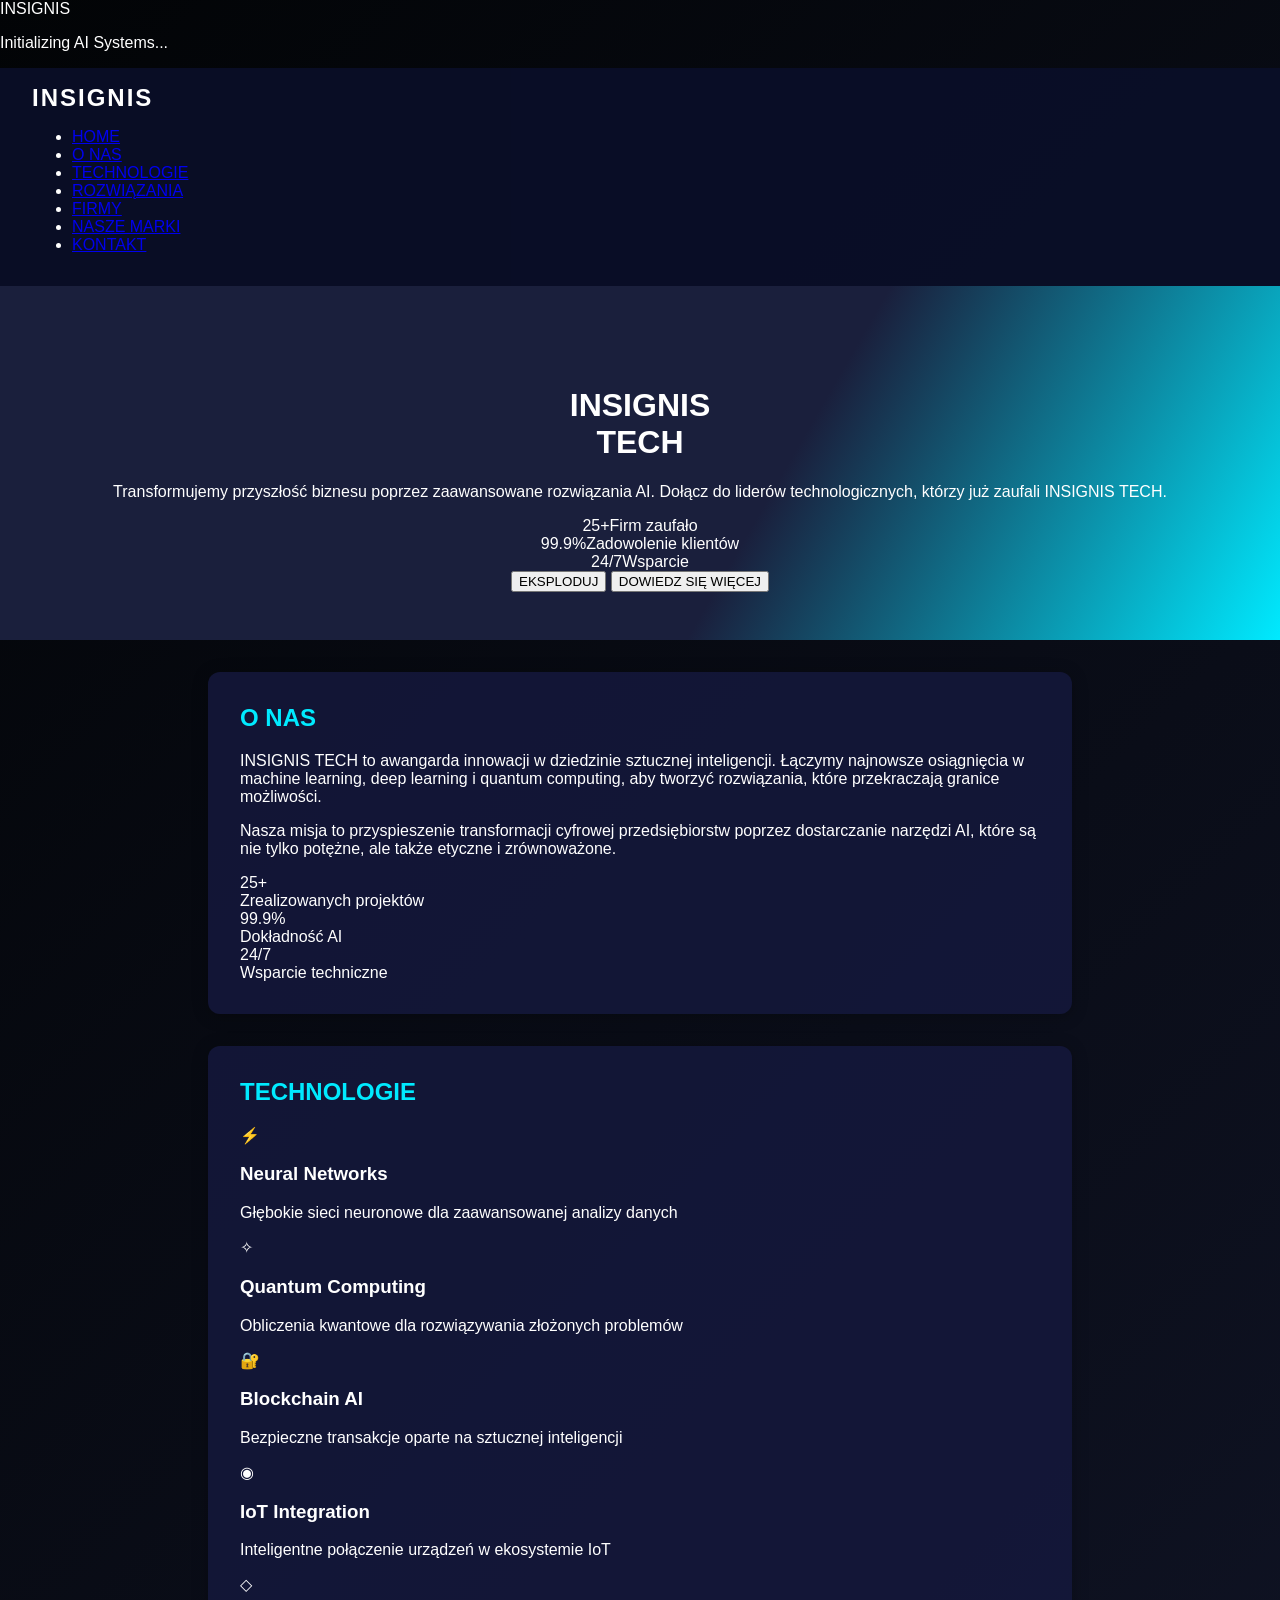
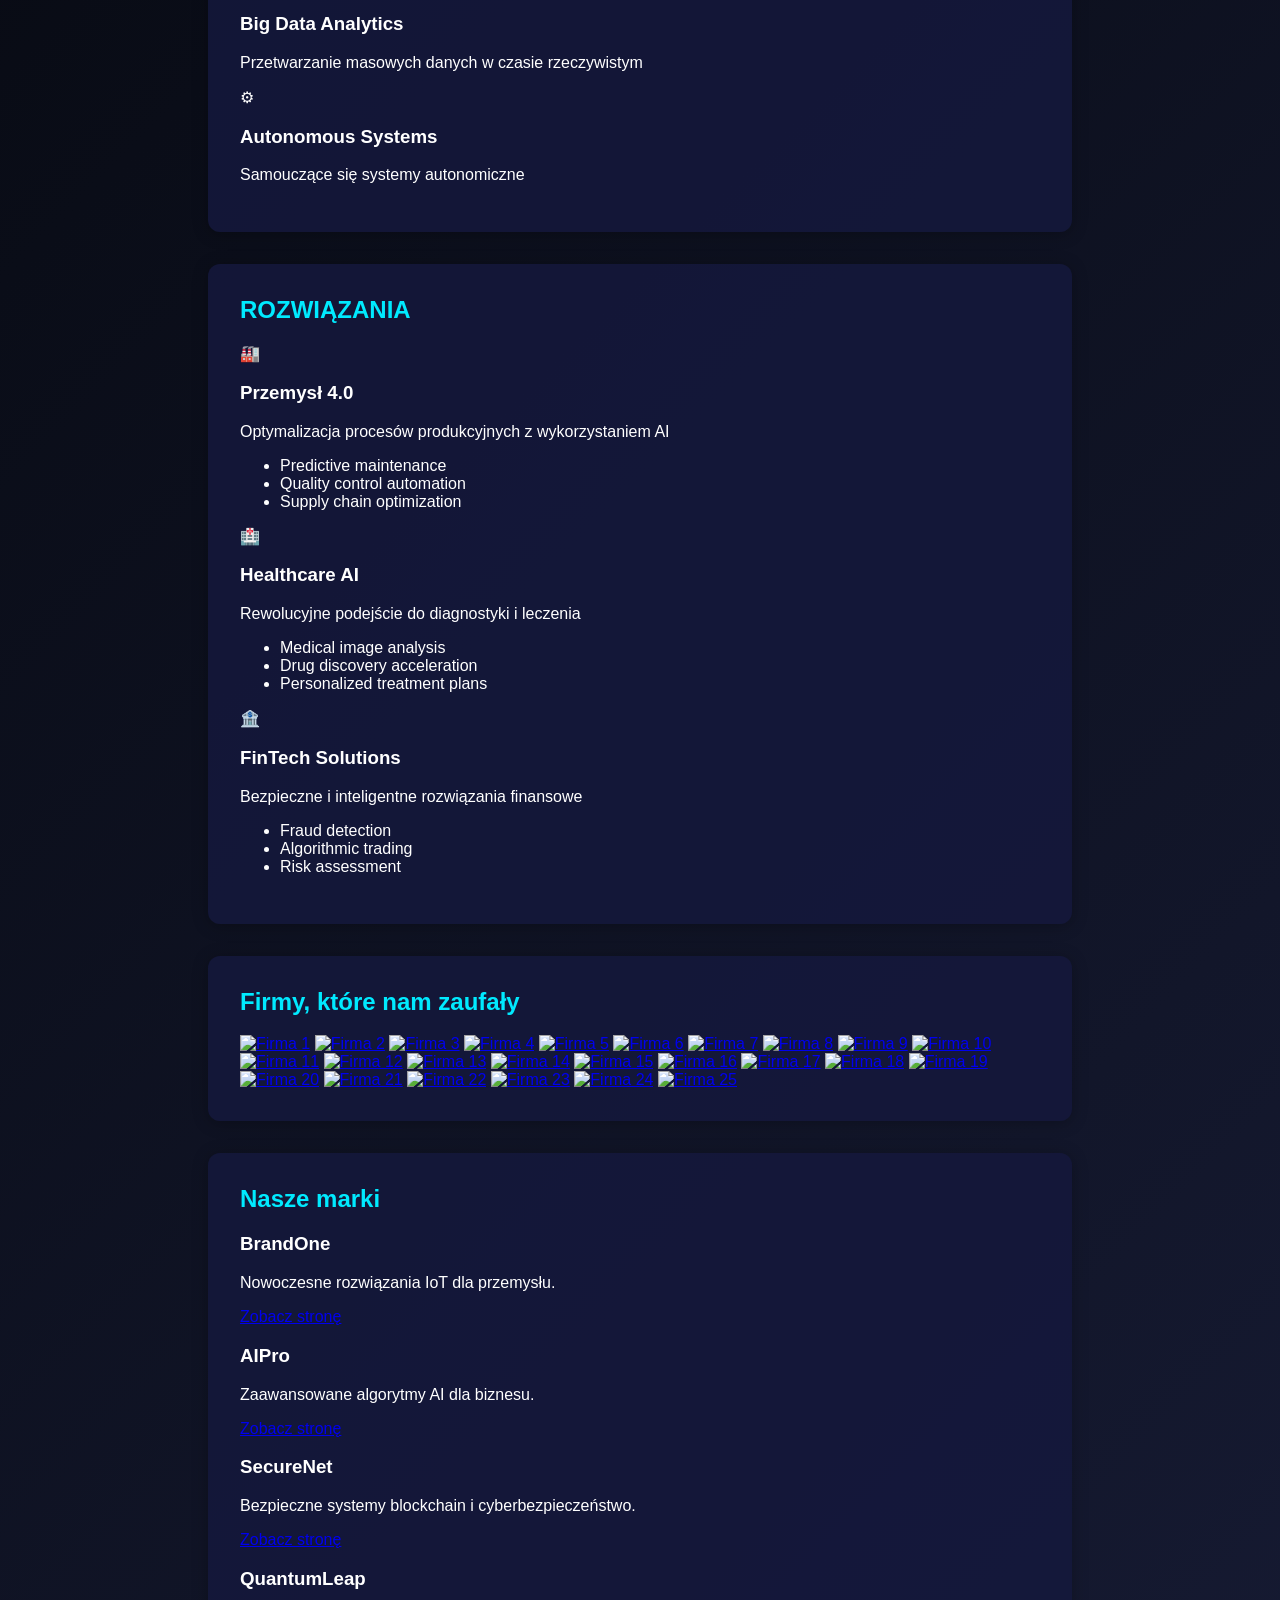
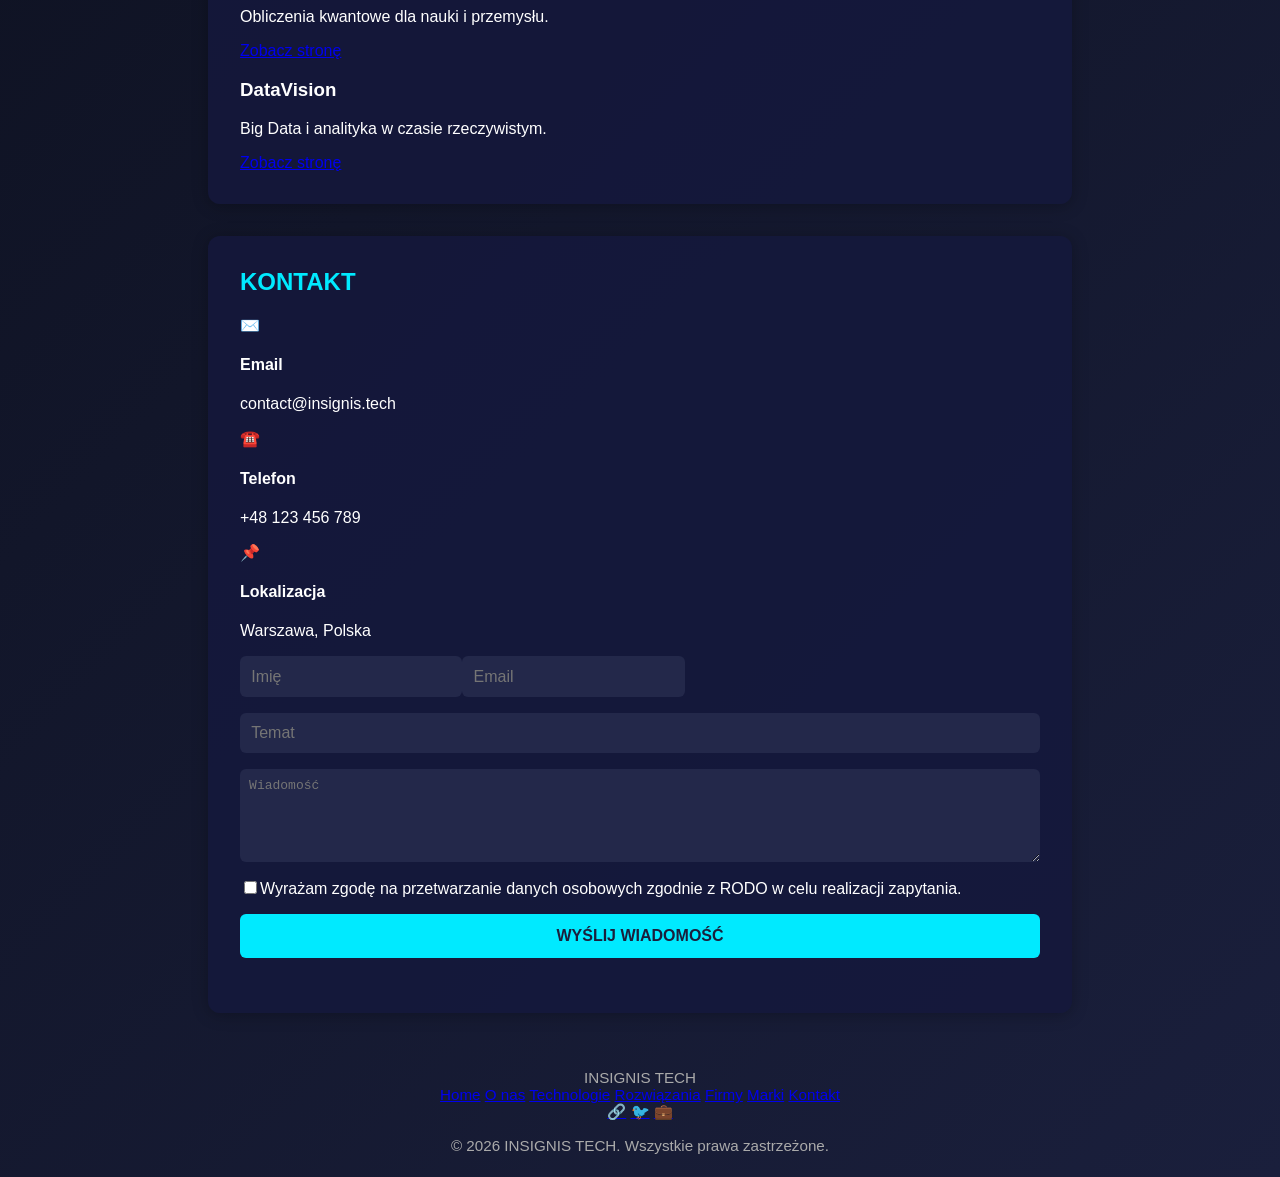
==== commit 350b5125: "Wersja zaktualizowana – tylko najnowsze pliki" ====
--- a/index.html
+++ b/index.html
@@ -6,8 +6,216 @@
 <link rel="stylesheet" href="assets/css/styles.css">
 </head>
 <body>
-<h1>Nowa futurystyczna strona INSIGNIS TECH</h1>
-<p>Strona została wygenerowana poprawnie. Teraz możesz ją rozwijać.</p>
-<script src="assets/js/app.js"></script>
+	<!-- LED-owy loading screen & animacje tła -->
+	<div id="loading-screen" class="loading-screen">
+		<div class="loading-content">
+			<div class="loading-logo">
+				<span class="loading-text">INSIGNIS</span>
+				<div class="loading-pulse"></div>
+			</div>
+			<div class="loading-bar">
+				<div class="loading-progress"></div>
+			</div>
+			<p class="loading-subtitle">Initializing AI Systems...</p>
+		</div>
+	</div>
+	<div class="fog-container">
+		<div class="fog fog-1"></div>
+		<div class="fog fog-2"></div>
+		<div class="fog fog-3"></div>
+	</div>
+	<div class="particle-system">
+		<div class="floating-particle particle-1"></div>
+		<div class="floating-particle particle-2"></div>
+		<div class="floating-particle particle-3"></div>
+		<div class="floating-particle particle-4"></div>
+		<div class="floating-particle particle-5"></div>
+		<div class="floating-particle particle-6"></div>
+		<div class="floating-particle particle-7"></div>
+		<div class="floating-particle particle-8"></div>
+	</div>
+	<nav class="navbar" role="navigation" aria-label="Główna nawigacja">
+		<div class="nav-container">
+			<div class="logo">
+				<span class="logo-text">INSIGNIS</span>
+				<div class="logo-glow"></div>
+			</div>
+			<ul class="nav-menu" role="menubar">
+				<li role="none"><a href="#hero" role="menuitem">HOME</a></li>
+				<li role="none"><a href="#about" role="menuitem">O NAS</a></li>
+				<li role="none"><a href="#technologies" role="menuitem">TECHNOLOGIE</a></li>
+				<li role="none"><a href="#solutions" role="menuitem">ROZWIĄZANIA</a></li>
+				<li role="none"><a href="#trusted" role="menuitem">FIRMY</a></li>
+				<li role="none"><a href="#brands" role="menuitem">NASZE MARKI</a></li>
+				<li role="none"><a href="#contact" role="menuitem">KONTAKT</a></li>
+			</ul>
+			<div class="burger" id="burger" aria-label="Otwórz menu" aria-expanded="false">
+				<div></div><div></div><div></div>
+			</div>
+		</div>
+	</nav>
+	<header class="hero" id="hero">
+		<div class="hero-fog">
+			<div class="hero-fog-layer fog-layer-1"></div>
+			<div class="hero-fog-layer fog-layer-2"></div>
+		</div>
+		<div class="hero-content">
+			<h1 class="hero-title neon-glow"><span class="neon-text large">INSIGNIS</span><br><span class="neon-text large cyan">TECH</span></h1>
+			<p class="hero-subtitle">Transformujemy przyszłość biznesu poprzez zaawansowane rozwiązania AI. Dołącz do liderów technologicznych, którzy już zaufali INSIGNIS TECH.</p>
+			<div class="trust-signals">
+				<div class="trust-item"><span class="trust-number">25+</span><span class="trust-label">Firm zaufało</span></div>
+				<div class="trust-item"><span class="trust-number">99.9%</span><span class="trust-label">Zadowolenie klientów</span></div>
+				<div class="trust-item"><span class="trust-number">24/7</span><span class="trust-label">Wsparcie</span></div>
+			</div>
+			<div class="hero-buttons">
+				<button class="btn btn-primary" id="exploreBtn" aria-label="Przejdź do sekcji O nas">EKSPLODUJ</button>
+				<button class="btn btn-secondary" aria-label="Dowiedz się więcej o INSIGNIS TECH">DOWIEDZ SIĘ WIĘCEJ</button>
+			</div>
+		</div>
+		<div class="hologram-container">
+			<div class="hologram" id="hologram" role="img" aria-label="Interaktywny hologram AI">
+				<div class="hologram-base"></div>
+				<div class="hologram-scanlines"></div>
+				<div class="hologram-glow-effect"></div>
+				<div class="hologram-particles">
+					<div class="particle particle-1"></div>
+					<div class="particle particle-2"></div>
+					<div class="particle particle-3"></div>
+					<div class="particle particle-4"></div>
+				</div>
+			</div>
+		</div>
+	</header>
+	<main role="main">
+		<section id="about" class="section about" aria-labelledby="about-title">
+			<div class="container">
+				<h2 id="about-title" class="section-title">O NAS</h2>
+				<div class="about-grid">
+					<div class="about-text">
+						<p>INSIGNIS TECH to awangarda innowacji w dziedzinie sztucznej inteligencji. Łączymy najnowsze osiągnięcia w machine learning, deep learning i quantum computing, aby tworzyć rozwiązania, które przekraczają granice możliwości.</p>
+						<p>Nasza misja to przyspieszenie transformacji cyfrowej przedsiębiorstw poprzez dostarczanie narzędzi AI, które są nie tylko potężne, ale także etyczne i zrównoważone.</p>
+					</div>
+					<div class="about-stats">
+						<div class="stat-card"><div class="stat-number">25+</div><div class="stat-label">Zrealizowanych projektów</div></div>
+						<div class="stat-card"><div class="stat-number">99.9%</div><div class="stat-label">Dokładność AI</div></div>
+						<div class="stat-card"><div class="stat-number">24/7</div><div class="stat-label">Wsparcie techniczne</div></div>
+					</div>
+				</div>
+			</div>
+		</section>
+		<section id="technologies" class="section technologies" aria-labelledby="tech-title">
+			<div class="container">
+				<h2 id="tech-title" class="section-title">TECHNOLOGIE</h2>
+				<div class="tech-grid">
+					<div class="tech-card"><div class="tech-icon">⚡</div><h3>Neural Networks</h3><p>Głębokie sieci neuronowe dla zaawansowanej analizy danych</p></div>
+					<div class="tech-card"><div class="tech-icon">✧</div><h3>Quantum Computing</h3><p>Obliczenia kwantowe dla rozwiązywania złożonych problemów</p></div>
+					<div class="tech-card"><div class="tech-icon">🔐</div><h3>Blockchain AI</h3><p>Bezpieczne transakcje oparte na sztucznej inteligencji</p></div>
+					<div class="tech-card"><div class="tech-icon">◉</div><h3>IoT Integration</h3><p>Inteligentne połączenie urządzeń w ekosystemie IoT</p></div>
+					<div class="tech-card"><div class="tech-icon">◇</div><h3>Big Data Analytics</h3><p>Przetwarzanie masowych danych w czasie rzeczywistym</p></div>
+					<div class="tech-card"><div class="tech-icon">⚙</div><h3>Autonomous Systems</h3><p>Samouczące się systemy autonomiczne</p></div>
+				</div>
+			</div>
+		</section>
+		<section id="solutions" class="section solutions" aria-labelledby="solutions-title">
+			<div class="container">
+				<h2 id="solutions-title" class="section-title">ROZWIĄZANIA</h2>
+				<div class="solutions-grid">
+					<div class="solution-card"><div class="solution-header"><div class="solution-icon">🏭</div><h3>Przemysł 4.0</h3></div><p>Optymalizacja procesów produkcyjnych z wykorzystaniem AI</p><ul><li>Predictive maintenance</li><li>Quality control automation</li><li>Supply chain optimization</li></ul></div>
+					<div class="solution-card"><div class="solution-header"><div class="solution-icon">🏥</div><h3>Healthcare AI</h3></div><p>Rewolucyjne podejście do diagnostyki i leczenia</p><ul><li>Medical image analysis</li><li>Drug discovery acceleration</li><li>Personalized treatment plans</li></ul></div>
+					<div class="solution-card"><div class="solution-header"><div class="solution-icon">🏦</div><h3>FinTech Solutions</h3></div><p>Bezpieczne i inteligentne rozwiązania finansowe</p><ul><li>Fraud detection</li><li>Algorithmic trading</li><li>Risk assessment</li></ul></div>
+				</div>
+			</div>
+		</section>
+		<section id="trusted" class="section trusted" aria-labelledby="trusted-title">
+			<div class="container">
+				<h2 id="trusted-title" class="section-title">Firmy, które nam zaufały</h2>
+				<div class="trusted-logos">
+					  <!-- 25 slotów na logotypy i linki firm -->
+					  <a href="#" class="trusted-logo"><img src="assets/img/logo1.png" alt="Firma 1"></a>
+					  <a href="#" class="trusted-logo"><img src="assets/img/logo2.png" alt="Firma 2"></a>
+					  <a href="#" class="trusted-logo"><img src="assets/img/logo3.png" alt="Firma 3"></a>
+					  <a href="#" class="trusted-logo"><img src="assets/img/logo4.png" alt="Firma 4"></a>
+					  <a href="#" class="trusted-logo"><img src="assets/img/logo5.png" alt="Firma 5"></a>
+					  <a href="#" class="trusted-logo"><img src="assets/img/logo6.png" alt="Firma 6"></a>
+					  <a href="#" class="trusted-logo"><img src="assets/img/logo7.png" alt="Firma 7"></a>
+					  <a href="#" class="trusted-logo"><img src="assets/img/logo8.png" alt="Firma 8"></a>
+					  <a href="#" class="trusted-logo"><img src="assets/img/logo9.png" alt="Firma 9"></a>
+					  <a href="#" class="trusted-logo"><img src="assets/img/logo10.png" alt="Firma 10"></a>
+					  <a href="#" class="trusted-logo"><img src="assets/img/logo11.png" alt="Firma 11"></a>
+					  <a href="#" class="trusted-logo"><img src="assets/img/logo12.png" alt="Firma 12"></a>
+					  <a href="#" class="trusted-logo"><img src="assets/img/logo13.png" alt="Firma 13"></a>
+					  <a href="#" class="trusted-logo"><img src="assets/img/logo14.png" alt="Firma 14"></a>
+					  <a href="#" class="trusted-logo"><img src="assets/img/logo15.png" alt="Firma 15"></a>
+					  <a href="#" class="trusted-logo"><img src="assets/img/logo16.png" alt="Firma 16"></a>
+					  <a href="#" class="trusted-logo"><img src="assets/img/logo17.png" alt="Firma 17"></a>
+					  <a href="#" class="trusted-logo"><img src="assets/img/logo18.png" alt="Firma 18"></a>
+					  <a href="#" class="trusted-logo"><img src="assets/img/logo19.png" alt="Firma 19"></a>
+					  <a href="#" class="trusted-logo"><img src="assets/img/logo20.png" alt="Firma 20"></a>
+					  <a href="#" class="trusted-logo"><img src="assets/img/logo21.png" alt="Firma 21"></a>
+					  <a href="#" class="trusted-logo"><img src="assets/img/logo22.png" alt="Firma 22"></a>
+					  <a href="#" class="trusted-logo"><img src="assets/img/logo23.png" alt="Firma 23"></a>
+					  <a href="#" class="trusted-logo"><img src="assets/img/logo24.png" alt="Firma 24"></a>
+					  <a href="#" class="trusted-logo"><img src="assets/img/logo25.png" alt="Firma 25"></a>
+				</div>
+			</div>
+		</section>
+		<section id="brands" class="section brands" aria-labelledby="brands-title">
+			<div class="container">
+				<h2 id="brands-title" class="section-title">Nasze marki</h2>
+				<div class="brands-grid">
+					  <div class="brand-card"><h3>BrandOne</h3><p>Nowoczesne rozwiązania IoT dla przemysłu.</p><a href="#" class="brand-link">Zobacz stronę</a></div>
+					  <div class="brand-card"><h3>AIPro</h3><p>Zaawansowane algorytmy AI dla biznesu.</p><a href="#" class="brand-link">Zobacz stronę</a></div>
+					  <div class="brand-card"><h3>SecureNet</h3><p>Bezpieczne systemy blockchain i cyberbezpieczeństwo.</p><a href="#" class="brand-link">Zobacz stronę</a></div>
+					  <div class="brand-card"><h3>QuantumLeap</h3><p>Obliczenia kwantowe dla nauki i przemysłu.</p><a href="#" class="brand-link">Zobacz stronę</a></div>
+					  <div class="brand-card"><h3>DataVision</h3><p>Big Data i analityka w czasie rzeczywistym.</p><a href="#" class="brand-link">Zobacz stronę</a></div>
+				</div>
+			</div>
+		</section>
+		<section id="contact" class="section contact" aria-labelledby="contact-title">
+			<div class="container">
+				<h2 id="contact-title" class="section-title">KONTAKT</h2>
+				<div class="contact-content">
+					<div class="contact-info">
+						<div class="contact-item"><div class="contact-icon">✉️</div><div><h4>Email</h4><p>contact@insignis.tech</p></div></div>
+						<div class="contact-item"><div class="contact-icon">☎️</div><div><h4>Telefon</h4><p>+48 123 456 789</p></div></div>
+						<div class="contact-item"><div class="contact-icon">📌</div><div><h4>Lokalizacja</h4><p>Warszawa, Polska</p></div></div>
+					</div>
+					<form class="contact-form" id="contactForm" role="form" aria-label="Formularz kontaktowy">
+						<div class="form-row"><input type="text" placeholder="Imię" required aria-label="Imię"><input type="email" placeholder="Email" required aria-label="Email"></div>
+						<input type="text" placeholder="Temat" required aria-label="Temat">
+						<textarea placeholder="Wiadomość" rows="5" required aria-label="Wiadomość"></textarea>
+						<div class="rodo-checkbox"><input type="checkbox" id="rodo" required><label for="rodo">Wyrażam zgodę na przetwarzanie danych osobowych zgodnie z RODO w celu realizacji zapytania.</label></div>
+						<button type="submit" class="btn btn-primary" aria-label="Wyślij wiadomość">WYŚLIJ WIADOMOŚĆ</button>
+						<div id="formMsg"></div>
+					</form>
+				</div>
+			</div>
+		</section>
+	</main>
+	<footer class="footer">
+		<div class="container">
+			<div class="footer-content">
+				<div class="footer-logo"><span class="neon-text">INSIGNIS TECH</span></div>
+				<div class="footer-links">
+					<a href="#hero">Home</a>
+					<a href="#about">O nas</a>
+					<a href="#technologies">Technologie</a>
+					<a href="#solutions">Rozwiązania</a>
+					<a href="#trusted">Firmy</a>
+					<a href="#brands">Marki</a>
+					<a href="#contact">Kontakt</a>
+				</div>
+				<div class="footer-social">
+					<a href="#" class="social-icon">🔗</a>
+					<a href="#" class="social-icon">🐦</a>
+					<a href="#" class="social-icon">💼</a>
+				</div>
+			</div>
+			<div class="footer-bottom">
+				<p>&copy; 2026 INSIGNIS TECH. Wszystkie prawa zastrzeżone.</p>
+			</div>
+		</div>
+	</footer>
+	<script src="assets/js/app.js"></script>
 </body>
-</html>
+</html>
--- a/assets/css/styles.css
+++ b/assets/css/styles.css
@@ -0,0 +1,138 @@
+body {
+	background: linear-gradient(135deg, #020406 0%, #1a1f3c 100%);
+	color: #fff;
+	font-family: 'Segoe UI', Arial, sans-serif;
+	margin: 0;
+	padding: 0;
+}
+
+.navbar {
+	display: flex;
+	justify-content: space-between;
+	align-items: center;
+	background: rgba(10, 14, 40, 0.95);
+	padding: 1rem 2rem;
+	position: sticky;
+	top: 0;
+	z-index: 100;
+}
+.logo {
+	font-size: 1.5rem;
+	font-weight: bold;
+	letter-spacing: 2px;
+}
+.nav-links {
+	list-style: none;
+	display: flex;
+	gap: 2rem;
+	margin: 0;
+	padding: 0;
+}
+.nav-links li a {
+	color: #fff;
+	text-decoration: none;
+	font-weight: 500;
+	transition: color 0.2s;
+}
+.nav-links li a:hover {
+	color: #00eaff;
+}
+.burger {
+	display: none;
+	flex-direction: column;
+	cursor: pointer;
+	gap: 5px;
+}
+.burger div {
+	width: 25px;
+	height: 3px;
+	background: #fff;
+	border-radius: 2px;
+}
+@media (max-width: 800px) {
+	.nav-links {
+		display: none;
+		position: absolute;
+		right: 2rem;
+		top: 60px;
+		background: #1a1f3c;
+		flex-direction: column;
+		width: 180px;
+		border-radius: 8px;
+		box-shadow: 0 4px 16px #0008;
+		padding: 1rem 0;
+	}
+	.nav-links.active {
+		display: flex;
+	}
+	.burger {
+		display: flex;
+	}
+}
+.hero {
+	text-align: center;
+	padding: 5rem 2rem 3rem 2rem;
+	background: linear-gradient(120deg, #1a1f3c 60%, #00eaff 100%);
+	color: #fff;
+	animation: fadeIn 1.2s;
+}
+@keyframes fadeIn {
+	from { opacity: 0; transform: translateY(-30px); }
+	to { opacity: 1; transform: translateY(0); }
+}
+.section {
+	max-width: 800px;
+	margin: 2rem auto;
+	padding: 2rem;
+	background: rgba(20, 24, 60, 0.85);
+	border-radius: 12px;
+	box-shadow: 0 2px 16px #0004;
+	animation: fadeIn 1.2s;
+}
+.section h2 {
+	color: #00eaff;
+	margin-top: 0;
+}
+.services ul {
+	padding-left: 1.2em;
+}
+.services li {
+	margin-bottom: 0.5em;
+}
+.contact form {
+	display: flex;
+	flex-direction: column;
+	gap: 1em;
+}
+.contact input, .contact textarea {
+	padding: 0.7em;
+	border: none;
+	border-radius: 6px;
+	font-size: 1em;
+	background: #23284a;
+	color: #fff;
+}
+.contact button {
+	background: #00eaff;
+	color: #1a1f3c;
+	border: none;
+	border-radius: 6px;
+	padding: 0.8em 1.5em;
+	font-size: 1em;
+	font-weight: bold;
+	cursor: pointer;
+	transition: background 0.2s;
+}
+.contact button:hover {
+	background: #00b8c6;
+}
+#formMsg {
+	margin-top: 0.5em;
+	font-size: 0.95em;
+}
+footer {
+	text-align: center;
+	padding: 1.5rem 0 0.5rem 0;
+	color: #aaa;
+	font-size: 0.95em;
+}
